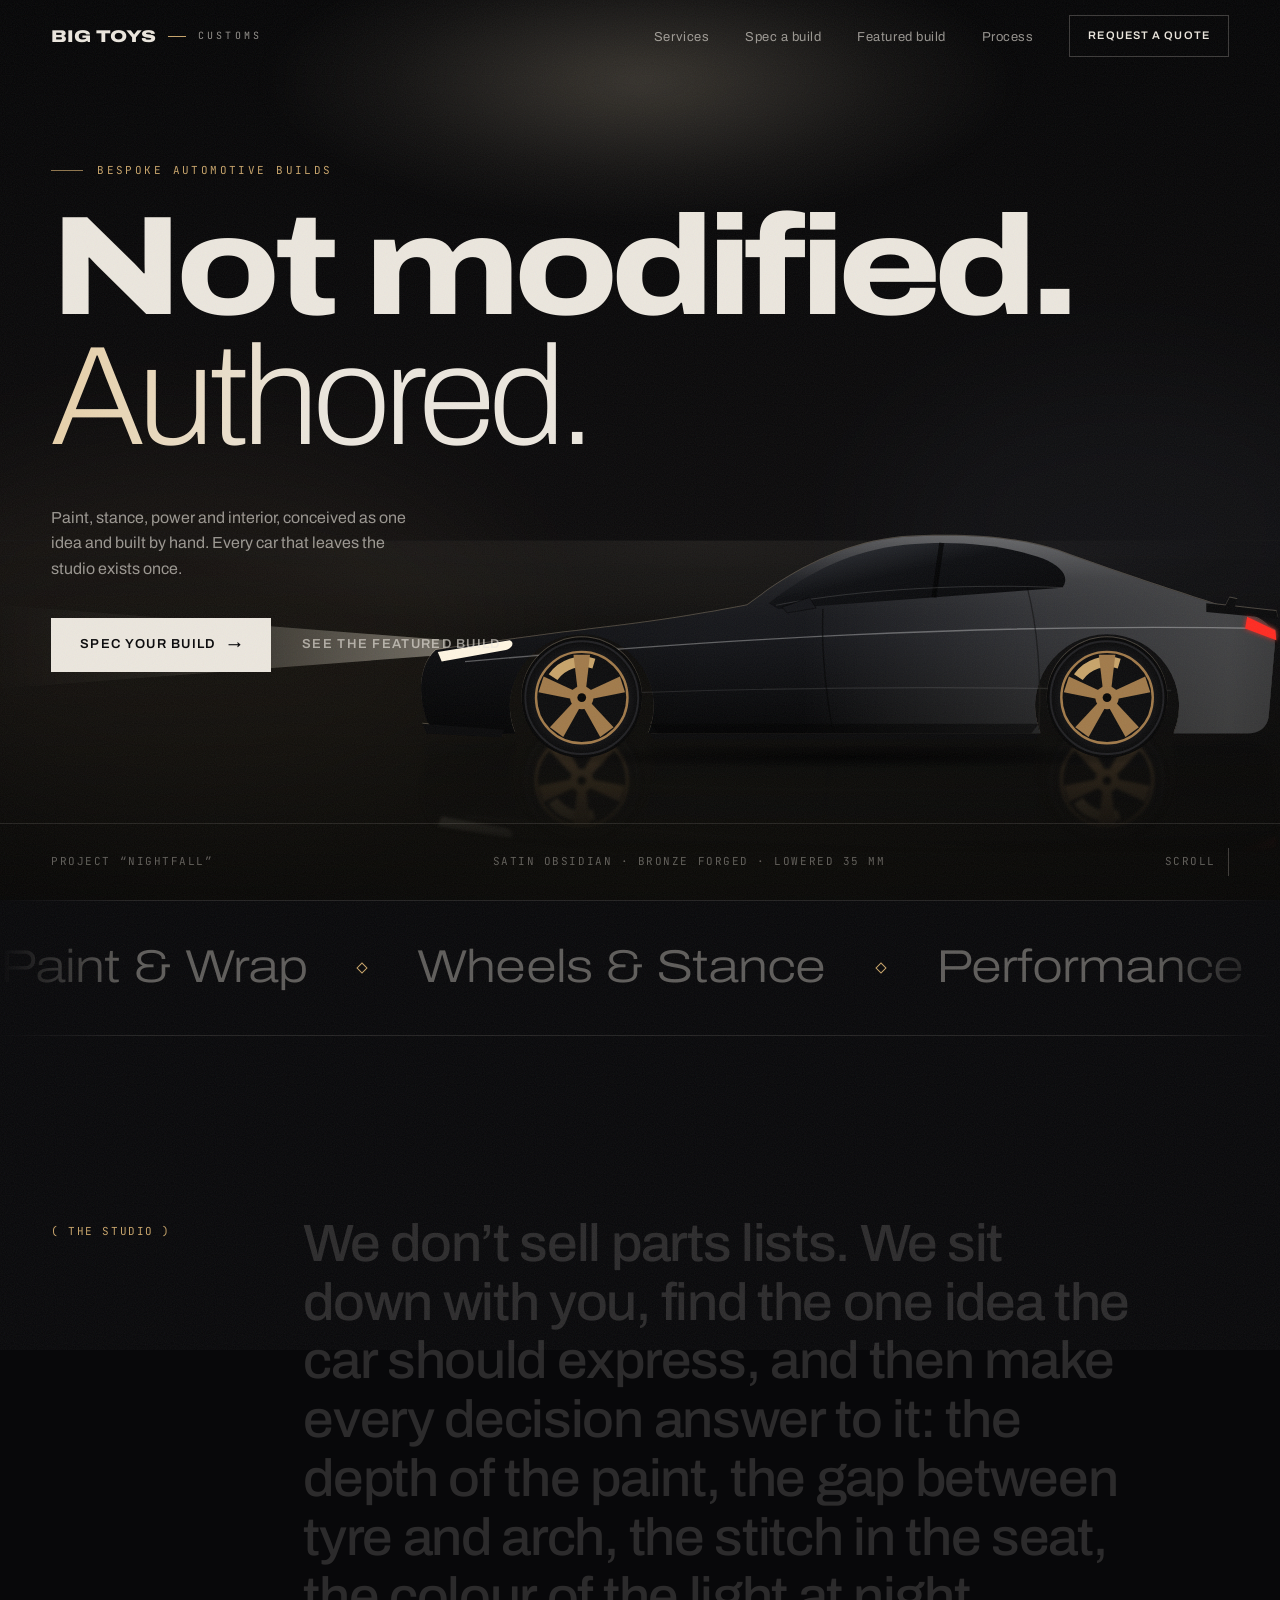
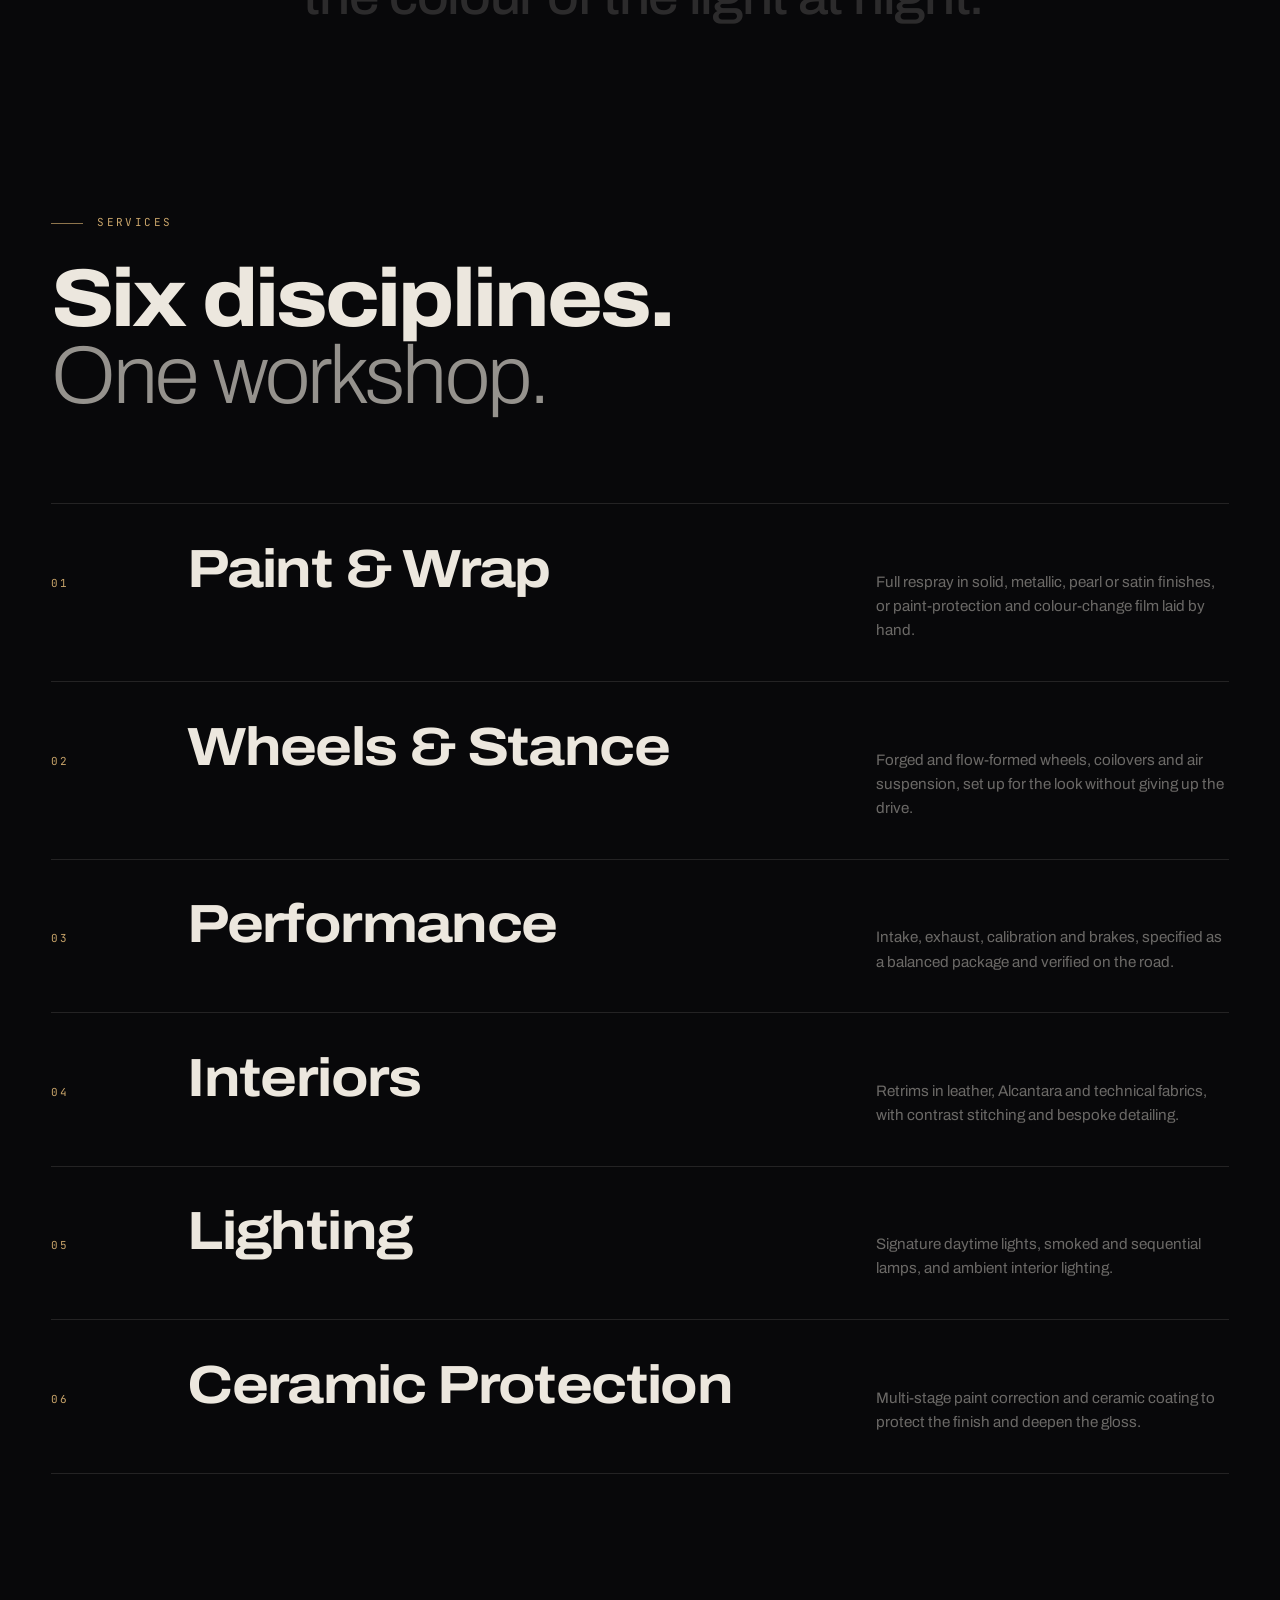
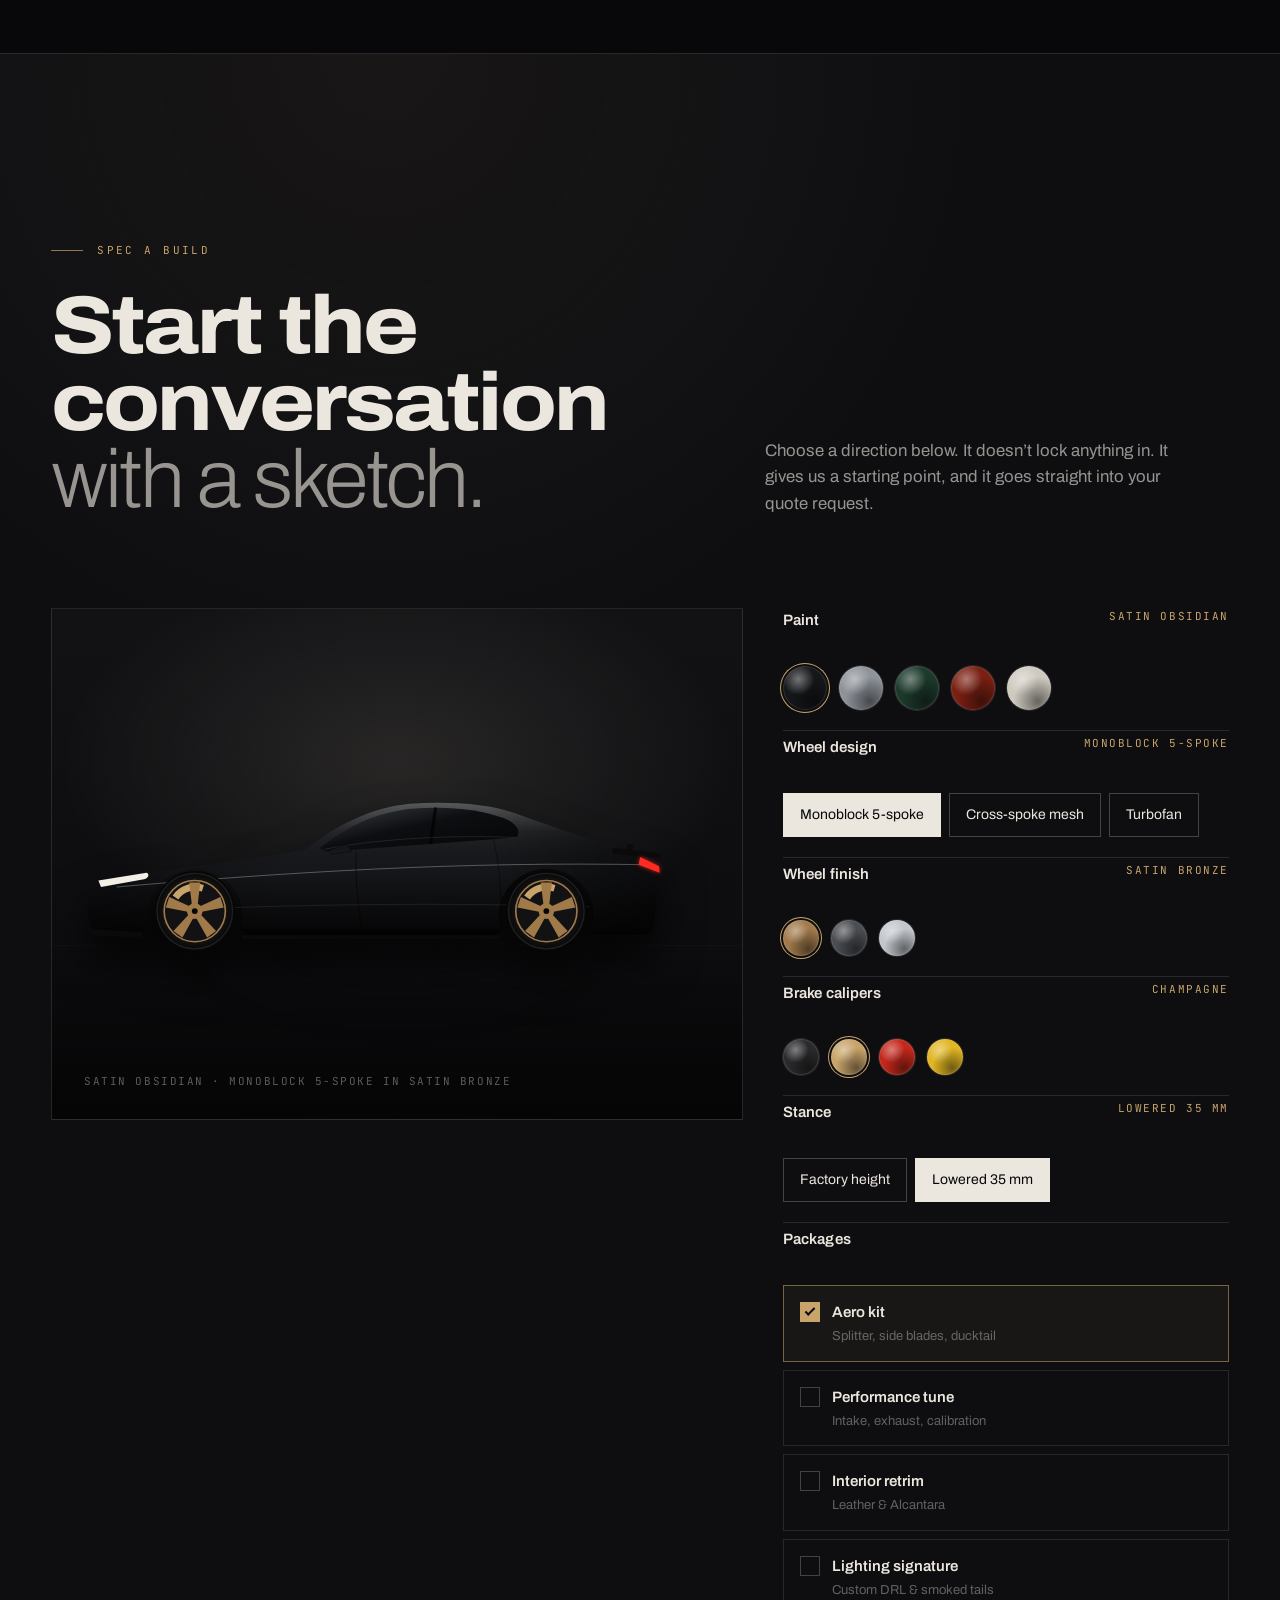
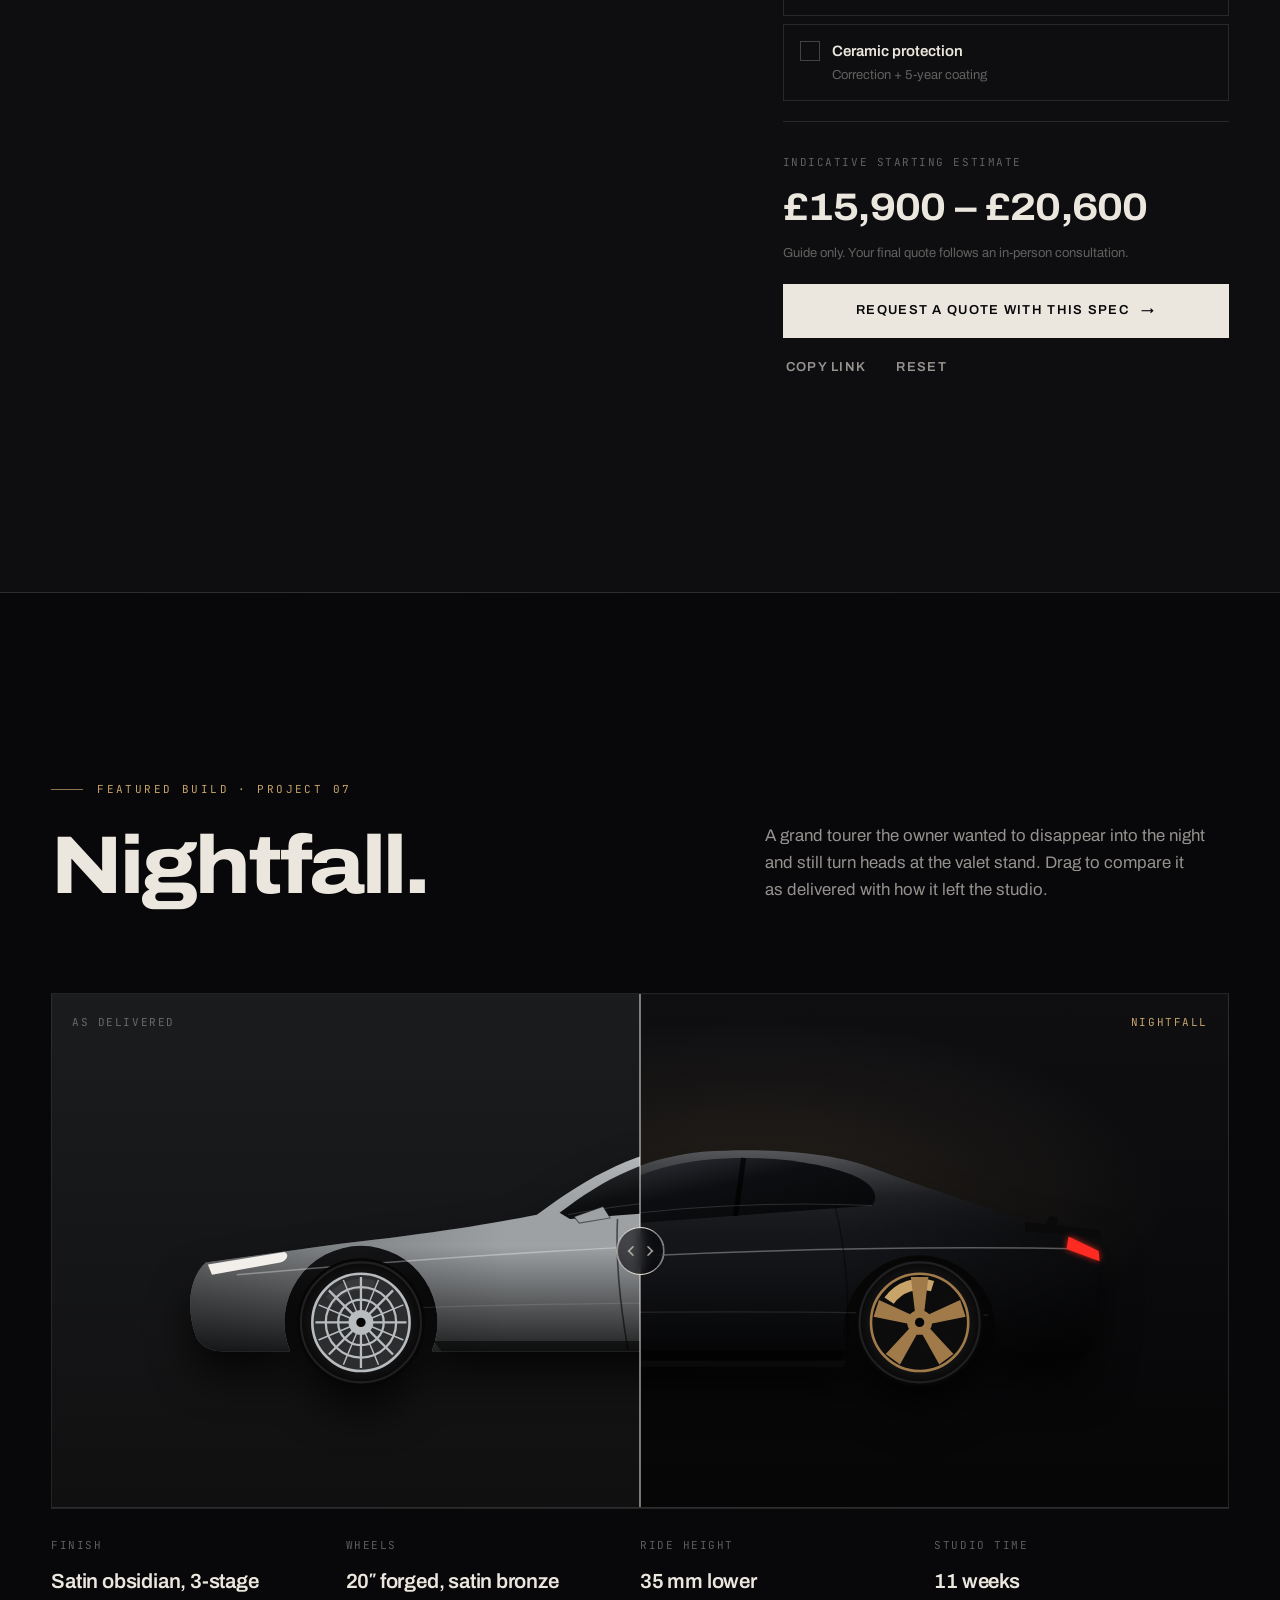
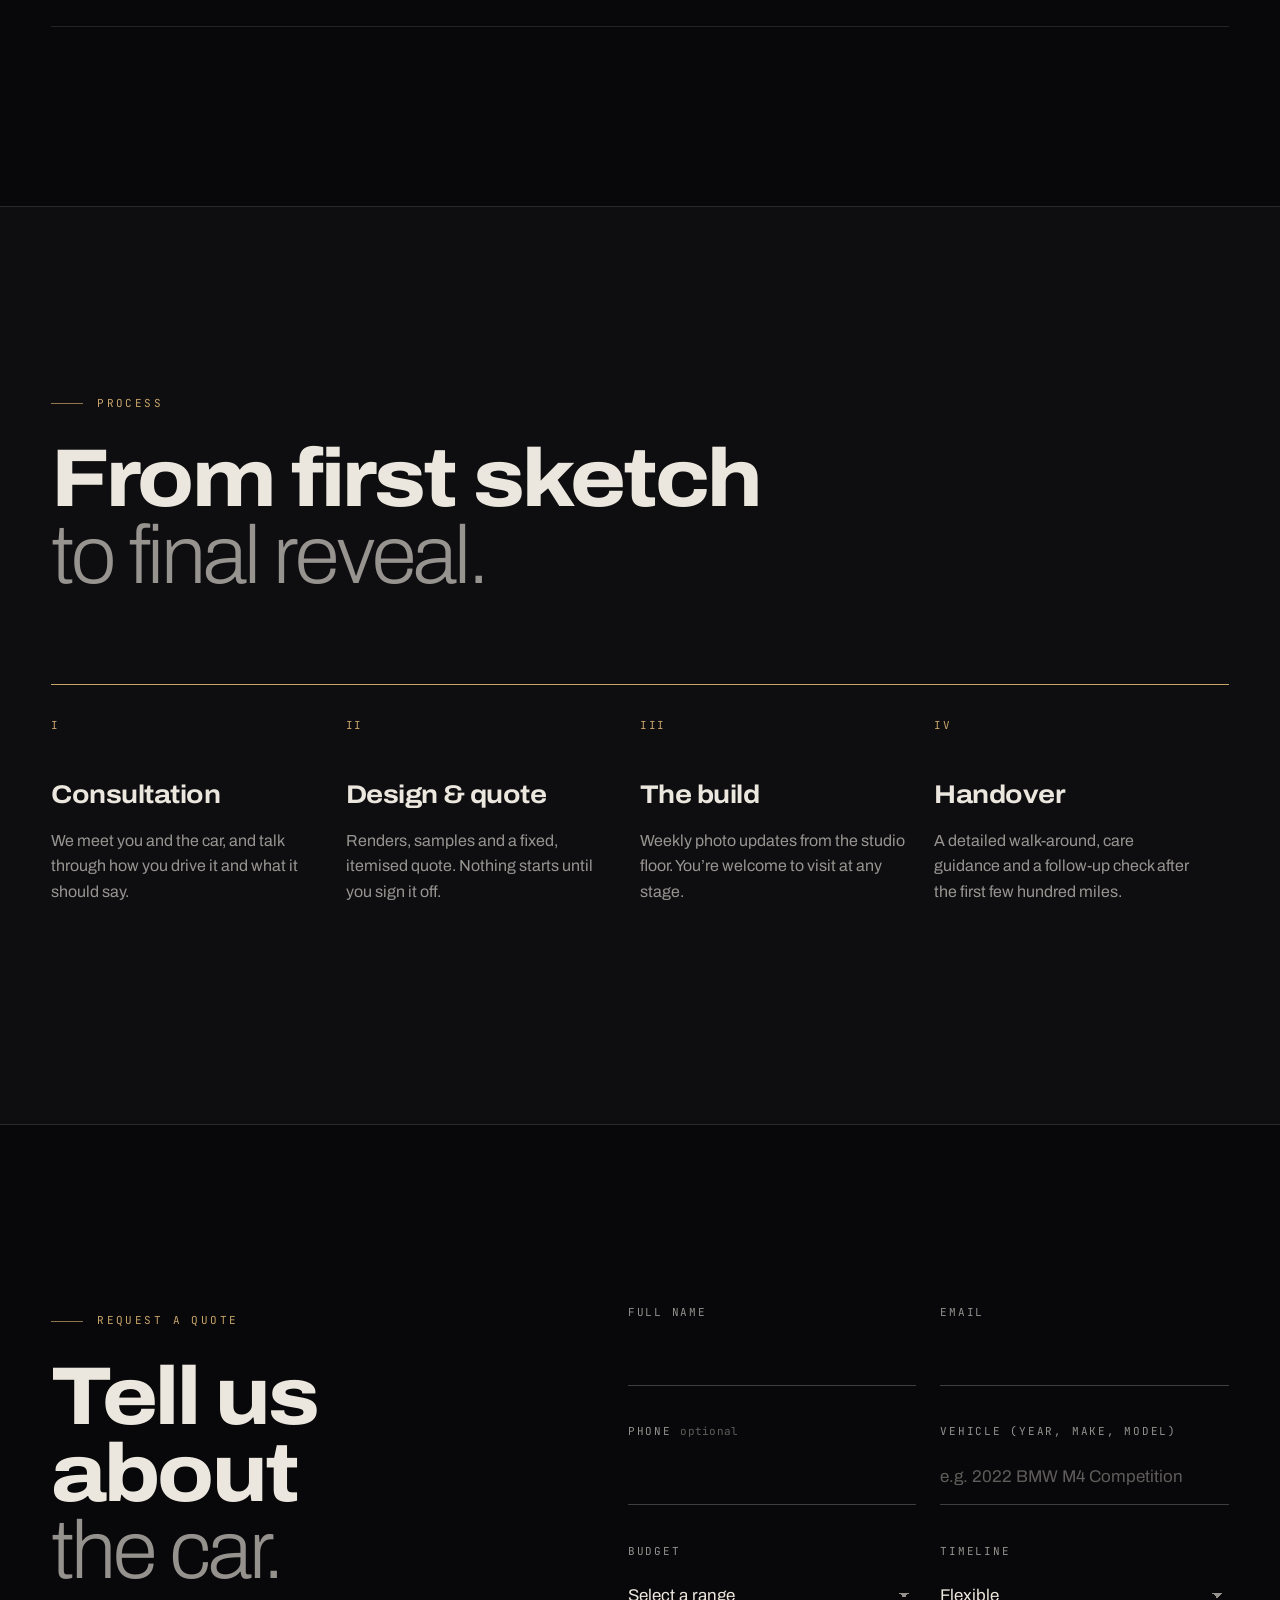
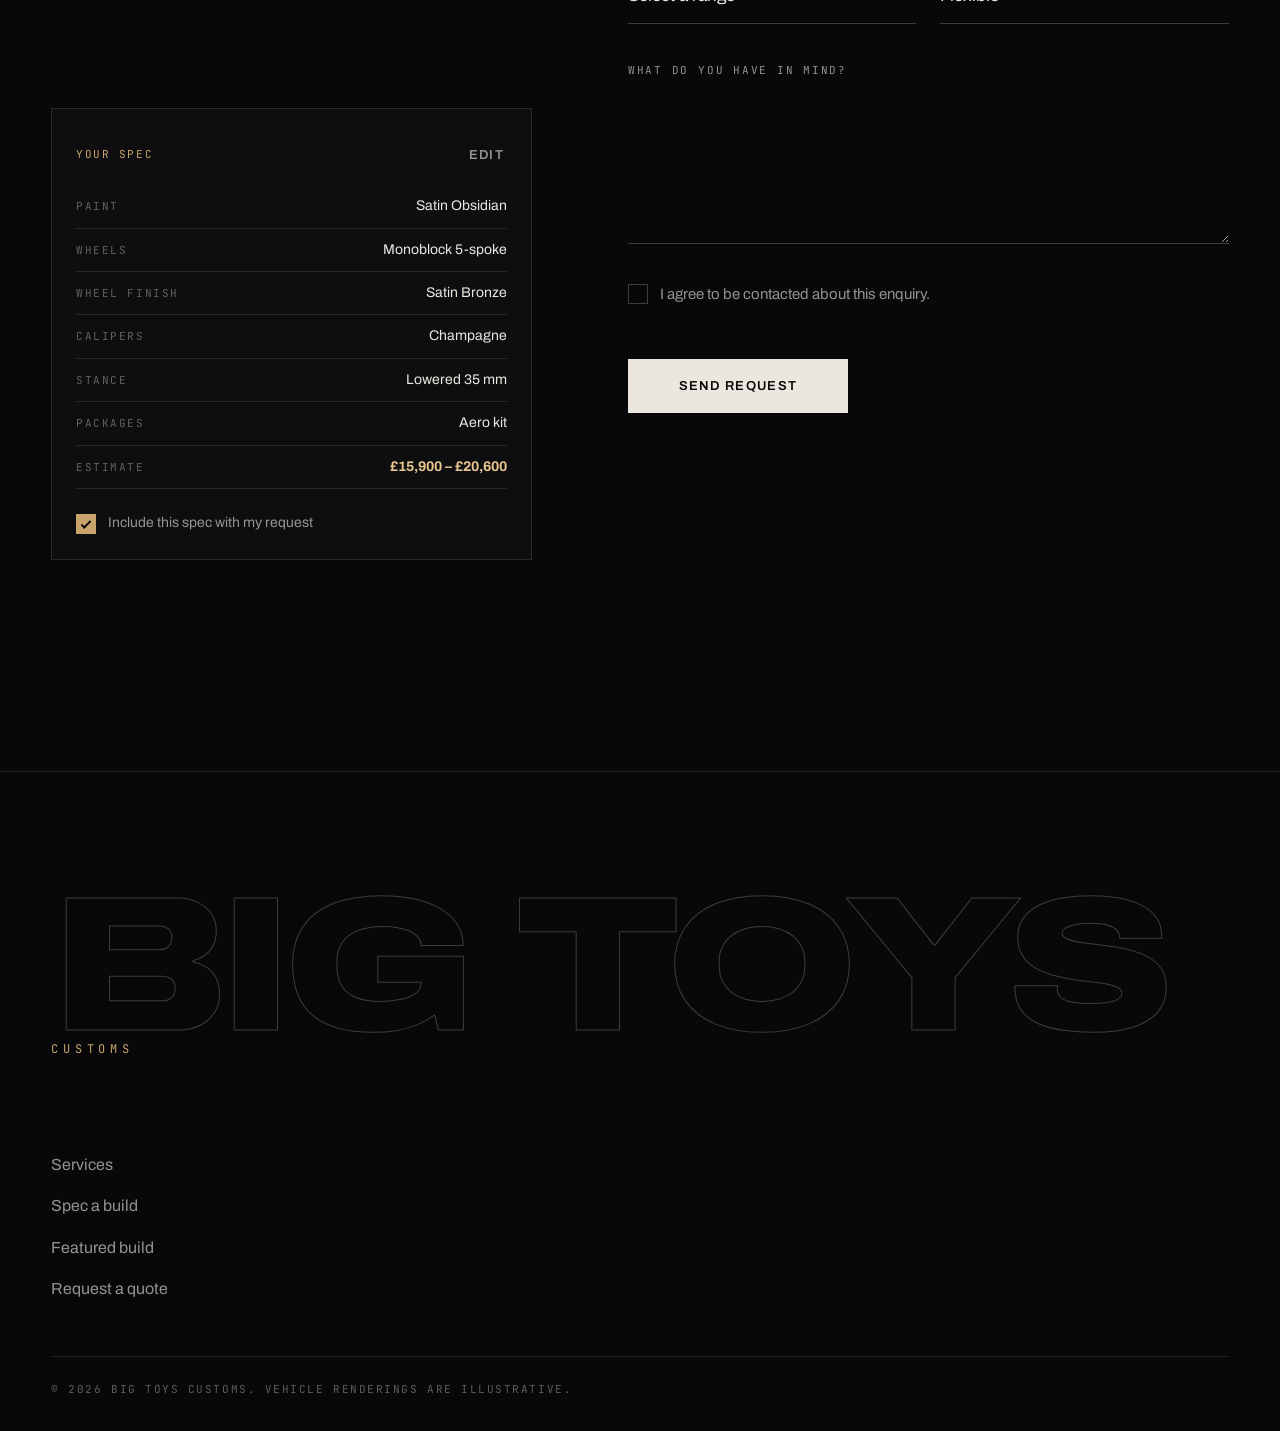
==== index.html @ 298a43de "Build Big Toys Customs homepage with configurator and quote flow Premium art-directed single page: c" ====
<!doctype html>
<html lang="en">
<head>
  <meta charset="utf-8">
  <meta name="viewport" content="width=device-width, initial-scale=1, viewport-fit=cover">
  <title>Big Toys Customs — Bespoke Automotive Builds</title>
  <meta name="description" content="Big Toys Customs designs and builds one-off cars: paint, wraps, wheels and stance, performance, lighting and interiors, engineered as a single idea. Spec your build and request a quote.">
  <meta name="theme-color" content="#08080a">
  <meta name="color-scheme" content="dark">

  <meta property="og:type" content="website">
  <meta property="og:site_name" content="Big Toys Customs">
  <meta property="og:title" content="Big Toys Customs — Bespoke Automotive Builds">
  <meta property="og:description" content="One-off custom cars. Paint, stance, power and interiors, engineered as a single idea.">
  <!-- Social crawlers need an absolute URL: replace with https://YOUR-DOMAIN/assets/img/og-image.jpg before launch -->
  <meta property="og:image" content="assets/img/og-image.jpg">
  <meta property="og:image:width" content="1200">
  <meta property="og:image:height" content="630">
  <meta name="twitter:card" content="summary_large_image">

  <link rel="icon" href="assets/img/favicon.svg" type="image/svg+xml">
  <link rel="preconnect" href="https://fonts.googleapis.com">
  <link rel="preconnect" href="https://fonts.gstatic.com" crossorigin>
  <link rel="stylesheet" href="https://fonts.googleapis.com/css2?family=Archivo:wdth,wght@62..125,200..900&family=JetBrains+Mono:wght@400;500&display=swap">
  <link rel="stylesheet" href="assets/css/styles.css">

  <script type="application/ld+json">
  {
    "@context": "https://schema.org",
    "@type": "AutoBodyShop",
    "name": "Big Toys Customs",
    "description": "Bespoke automotive builds: paint and wraps, wheels and stance, performance, lighting and interiors."
  }
  </script>

  <script src="assets/js/config.js" defer></script>
  <script src="assets/js/main.js" defer></script>
</head>
<body>
  <a class="skip-link" href="#main">Skip to content</a>

  <!-- ============ SVG sprite: the car + wheel artwork, re-coloured with CSS custom properties ============ -->
  <svg class="sprite" aria-hidden="true" focusable="false">
    <defs>
      <linearGradient id="bodyShade" x1="0" y1="0" x2="0" y2="1">
        <stop offset="0" stop-color="#fff" stop-opacity=".28"/>
        <stop offset=".22" stop-color="#fff" stop-opacity=".06"/>
        <stop offset=".5" stop-color="#000" stop-opacity="0"/>
        <stop offset=".78" stop-color="#000" stop-opacity=".45"/>
        <stop offset="1" stop-color="#000" stop-opacity=".8"/>
      </linearGradient>
      <linearGradient id="bodyFalloff" x1="0" y1="0" x2="1" y2="0">
        <stop offset="0" stop-color="#000" stop-opacity=".35"/>
        <stop offset=".35" stop-color="#000" stop-opacity="0"/>
        <stop offset=".7" stop-color="#000" stop-opacity="0"/>
        <stop offset="1" stop-color="#000" stop-opacity=".5"/>
      </linearGradient>
      <linearGradient id="sweep" x1="-1" y1="0" x2="0" y2="0" gradientUnits="objectBoundingBox">
        <stop offset="0" stop-color="#fff" stop-opacity="0"/>
        <stop offset=".5" stop-color="#fff" stop-opacity=".22"/>
        <stop offset="1" stop-color="#fff" stop-opacity="0"/>
        <animate attributeName="x1" values="-1;1.4" dur="7s" repeatCount="indefinite"/>
        <animate attributeName="x2" values="0;2.4" dur="7s" repeatCount="indefinite"/>
      </linearGradient>
      <linearGradient id="glass" x1="0" y1="0" x2="1" y2="1">
        <stop offset="0" stop-color="#3a3d44"/>
        <stop offset=".45" stop-color="#0d0e11"/>
        <stop offset="1" stop-color="#050506"/>
      </linearGradient>
      <radialGradient id="tyre" r=".5">
        <stop offset=".72" stop-color="#151517"/>
        <stop offset="1" stop-color="#050505"/>
      </radialGradient>

      <path id="spoke" d="M-4.5 -10 L-8.5 -44 L8.5 -44 L4.5 -10 Z"/>
      <path id="blade" d="M0 -12 C 8 -22, 10 -34, 4 -44 L -4 -44 C 2 -34, 0 -22, -6 -12 Z"/>

      <g id="wheel">
        <circle r="62" fill="url(#tyre)"/>
        <circle r="58" fill="none" stroke="#202023" stroke-width="2"/>
        <circle r="47" style="fill: var(--rim-face, #121214)"/>
        <path d="M-34 -24 A42 42 0 0 1 14 -40 L11 -30 A32 32 0 0 0 -25 -18 Z" style="fill: var(--caliper, #c8a46a)"/>
        <g style="opacity: var(--w-spoke, 1); fill: var(--rim, #8b8f96)">
          <use href="#spoke"/><use href="#spoke" transform="rotate(72)"/><use href="#spoke" transform="rotate(144)"/><use href="#spoke" transform="rotate(216)"/><use href="#spoke" transform="rotate(288)"/>
        </g>
        <g style="opacity: var(--w-mesh, 0); stroke: var(--rim, #8b8f96)" fill="none" stroke-width="2.2">
          <circle r="22"/><circle r="34"/>
          <path d="M0-44V-10M0 44V10M-44 0H-10M44 0H10M-31-31L-7-7M31 31L7 7M-31 31L-7 7M31-31L7-7"/>
          <path d="M-17-41L-4-10M17 41L4 10M-41 17L-10 4M41-17L10-4M17-41L4-10M-17 41L-4 10M-41-17L-10-4M41 17L10 4" stroke-width="1.4"/>
        </g>
        <g style="opacity: var(--w-fan, 0); fill: var(--rim, #8b8f96)">
          <use href="#blade"/><use href="#blade" transform="rotate(30)"/><use href="#blade" transform="rotate(60)"/><use href="#blade" transform="rotate(90)"/><use href="#blade" transform="rotate(120)"/><use href="#blade" transform="rotate(150)"/><use href="#blade" transform="rotate(180)"/><use href="#blade" transform="rotate(210)"/><use href="#blade" transform="rotate(240)"/><use href="#blade" transform="rotate(270)"/><use href="#blade" transform="rotate(300)"/><use href="#blade" transform="rotate(330)"/>
        </g>
        <circle r="47" fill="none" style="stroke: var(--rim, #8b8f96)" stroke-width="2.5"/>
        <circle r="12" style="fill: var(--rim, #8b8f96)"/>
        <circle r="4.5" fill="#050505"/>
      </g>

      <!-- body silhouette, shared by paint, shading and light-sweep layers -->
      <path id="body" d="M70 284 C62 262 62 230 80 214 L210 196 C300 186 360 176 400 168 C450 130 500 104 560 98 C620 94 680 98 720 112 C790 138 860 160 915 178 C935 184 945 196 942 214 L936 284 C934 294 926 300 914 300 L838.5 300 A74 74 0 1 0 701.5 300 L298.5 300 A74 74 0 1 0 161.5 300 L96 300 C82 300 72 292 70 284 Z"/>

      <symbol id="car" viewBox="0 0 1000 360">
        <g style="transform: translateY(var(--drop, 0px)); transition: transform .6s cubic-bezier(.2,.7,.2,1)">
          <use href="#body" style="fill: var(--paint, #16171a)"/>
          <use href="#body" fill="url(#bodyShade)"/>
          <use href="#body" fill="url(#bodyFalloff)"/>
          <use href="#body" fill="url(#sweep)" style="opacity: var(--sweep, 0)"/>
          <!-- glasshouse -->
          <path d="M422 166 C466 132 508 112 562 106 C616 101 664 106 704 120 C724 128 732 140 724 150 L432 172 Z" fill="url(#glass)"/>
          <path d="M600 104 L592 160" stroke="#000" stroke-width="5" opacity=".7"/>
          <path d="M430 168 C520 150 640 146 724 150" stroke="#fff" stroke-opacity=".14" fill="none"/>
          <!-- character lines -->
          <path d="M110 226 C360 204 640 186 935 192" stroke="#fff" stroke-opacity=".32" stroke-width="1.4" fill="none"/>
          <path d="M182 262 C400 252 600 250 836 256" stroke="#fff" stroke-opacity=".1" stroke-width="1.2" fill="none"/>
          <path d="M478 172 C476 212 480 252 488 298" stroke="#000" stroke-opacity=".55" stroke-width="1.6" fill="none"/>
          <path d="M688 150 C700 196 702 250 700 296" stroke="#000" stroke-opacity=".45" stroke-width="1.4" fill="none"/>
          <path d="M436 170 l28 -10 l7 11 l-30 5 z" style="fill: var(--paint, #16171a)" stroke="#000" stroke-opacity=".5"/>
          <path d="M300 290 L700 290 L692 300 L308 300 Z" fill="#000" opacity=".55"/>
          <!-- aero package -->
          <g style="opacity: var(--aero, 0); transition: opacity .5s">
            <path d="M872 166 L944 174 L946 182 L872 175 Z" fill="#0a0a0b"/>
            <path d="M890 172 L896 160 L904 162 L900 174 Z" fill="#0a0a0b"/>
            <path d="M66 290 L150 296 L148 304 L70 300 Z" fill="#0a0a0b"/>
            <path d="M300 300 L700 300 L696 306 L304 306 Z" fill="#0a0a0b"/>
          </g>
          <!-- lamps -->
          <path d="M82 216 L156 204 C161 206 159 212 152 214 L86 226 Z" style="fill: var(--lamp, #f4efe6)"/>
          <path d="M914 180 L943 194 L944 204 L912 192 Z" fill="#ff2b22"/>
          <path d="M914 180 L943 194 L944 204 L912 192 Z" fill="#ff2b22" filter="blur(3px)" opacity=".8"/>
        </g>
        <use href="#wheel" transform="translate(230 272)"/>
        <use href="#wheel" transform="translate(770 272)"/>
      </symbol>
    </defs>
  </svg>

  <!-- ================================= HEADER ================================= -->
  <header class="site-header" data-header>
    <div class="site-header__inner">
      <a class="wordmark" href="#top" aria-label="Big Toys Customs, home">
        <span class="wordmark__big">Big Toys</span>
        <span class="wordmark__rule" aria-hidden="true"></span>
        <span class="wordmark__sub">Customs</span>
      </a>

      <nav class="nav" aria-label="Primary">
        <button class="nav__toggle" type="button" aria-expanded="false" aria-controls="nav-menu" data-nav-toggle>
          <span class="nav__toggle-label">Menu</span>
          <span class="nav__toggle-bars" aria-hidden="true"><span></span><span></span></span>
        </button>
        <ul class="nav__menu" id="nav-menu" data-nav-menu>
          <li><a href="#services">Services</a></li>
          <li><a href="#configurator">Spec a build</a></li>
          <li><a href="#work">Featured build</a></li>
          <li><a href="#process">Process</a></li>
          <li class="nav__cta"><a class="btn btn--ghost" href="#quote">Request a quote</a></li>
        </ul>
      </nav>
    </div>
  </header>

  <main id="main">
    <!-- ================================= HERO ================================= -->
    <section class="hero" id="top" aria-labelledby="hero-title">
      <div class="hero__stage" aria-hidden="true">
        <div class="hero__softbox"></div>
        <div class="hero__haze hero__haze--a"></div>
        <div class="hero__haze hero__haze--b"></div>
        <div class="hero__floor"></div>
        <div class="hero__car" data-parallax>
          <div class="hero__beam"></div>
          <svg class="car car--hero" viewBox="0 0 1000 360"><use href="#car"/></svg>
          <svg class="car car--reflection" viewBox="0 0 1000 360"><use href="#car"/></svg>
          <div class="hero__contact-shadow"></div>
        </div>
      </div>

      <div class="hero__content container">
        <p class="eyebrow reveal">Bespoke automotive builds</p>
        <h1 class="hero__title" id="hero-title">
          <span class="line"><span>Not modified.</span></span>
          <span class="line line--accent"><span>Authored.</span></span>
        </h1>
        <p class="hero__lede reveal" style="--d: .5s">
          Paint, stance, power and interior, conceived as one idea and built by hand. Every car that leaves the studio exists once.
        </p>
        <div class="hero__actions reveal" style="--d: .65s">
          <a class="btn btn--primary" href="#configurator">Spec your build <span class="btn__arrow" aria-hidden="true">→</span></a>
          <a class="btn btn--text" href="#work">See the featured build</a>
        </div>
      </div>

      <div class="hero__meta container" aria-hidden="true">
        <span class="mono">Project “Nightfall”</span>
        <span class="mono hero__meta-mid">Satin obsidian · Bronze forged · Lowered 35 mm</span>
        <span class="mono hero__scroll">Scroll <i></i></span>
      </div>
    </section>

    <!-- ================================= DISCIPLINES MARQUEE ================================= -->
    <div class="marquee" aria-label="Disciplines">
      <div class="marquee__track">
        <ul class="marquee__list">
          <li>Paint &amp; Wrap</li><li>Wheels &amp; Stance</li><li>Performance</li><li>Interiors</li><li>Lighting</li><li>Ceramic Protection</li>
        </ul>
        <ul class="marquee__list" aria-hidden="true">
          <li>Paint &amp; Wrap</li><li>Wheels &amp; Stance</li><li>Performance</li><li>Interiors</li><li>Lighting</li><li>Ceramic Protection</li>
        </ul>
      </div>
    </div>

    <!-- ================================= STATEMENT ================================= -->
    <section class="statement container" aria-label="Studio philosophy">
      <p class="mono statement__label reveal">( The studio )</p>
      <p class="statement__text" data-words>
        We don’t sell parts lists. We sit down with you, find the one idea the car should express, and then make every decision answer to it: the depth of the paint, the gap between tyre and arch, the stitch in the seat, the colour of the light at night.
      </p>
    </section>

    <!-- ================================= SERVICES ================================= -->
    <section class="services container" id="services" aria-labelledby="services-title">
      <header class="section-head">
        <p class="eyebrow reveal">Services</p>
        <h2 class="section-title reveal" id="services-title">Six disciplines.<br><em>One workshop.</em></h2>
      </header>

      <ol class="service-list">
        <li class="service reveal">
          <span class="service__num mono">01</span>
          <h3 class="service__name">Paint &amp; Wrap</h3>
          <p class="service__desc">Full respray in solid, metallic, pearl or satin finishes, or paint-protection and colour-change film laid by hand.</p>
        </li>
        <li class="service reveal">
          <span class="service__num mono">02</span>
          <h3 class="service__name">Wheels &amp; Stance</h3>
          <p class="service__desc">Forged and flow-formed wheels, coilovers and air suspension, set up for the look without giving up the drive.</p>
        </li>
        <li class="service reveal">
          <span class="service__num mono">03</span>
          <h3 class="service__name">Performance</h3>
          <p class="service__desc">Intake, exhaust, calibration and brakes, specified as a balanced package and verified on the road.</p>
        </li>
        <li class="service reveal">
          <span class="service__num mono">04</span>
          <h3 class="service__name">Interiors</h3>
          <p class="service__desc">Retrims in leather, Alcantara and technical fabrics, with contrast stitching and bespoke detailing.</p>
        </li>
        <li class="service reveal">
          <span class="service__num mono">05</span>
          <h3 class="service__name">Lighting</h3>
          <p class="service__desc">Signature daytime lights, smoked and sequential lamps, and ambient interior lighting.</p>
        </li>
        <li class="service reveal">
          <span class="service__num mono">06</span>
          <h3 class="service__name">Ceramic Protection</h3>
          <p class="service__desc">Multi-stage paint correction and ceramic coating to protect the finish and deepen the gloss.</p>
        </li>
      </ol>
    </section>

    <!-- ================================= CONFIGURATOR ================================= -->
    <section class="configurator" id="configurator" aria-labelledby="config-title">
      <div class="container">
        <header class="section-head section-head--split">
          <div>
            <p class="eyebrow reveal">Spec a build</p>
            <h2 class="section-title reveal" id="config-title">Start the conversation<br><em>with a sketch.</em></h2>
          </div>
          <p class="section-intro reveal">Choose a direction below. It doesn’t lock anything in. It gives us a starting point, and it goes straight into your quote request.</p>
        </header>

        <div class="config" data-config>
          <div class="config__stage">
            <div class="config__light" aria-hidden="true"></div>
            <svg class="car car--config" viewBox="0 0 1000 360" role="img" aria-labelledby="config-car-label" data-config-car>
              <title id="config-car-label">Preview of your selected build</title>
              <use href="#car"/>
            </svg>
            <div class="config__floor" aria-hidden="true"></div>
            <p class="config__caption mono" aria-live="polite" data-config-caption></p>
          </div>

          <form class="config__controls" data-config-form aria-label="Build options">
            <fieldset class="opt">
              <legend class="opt__legend">Paint <span class="opt__value mono" data-value-for="paint"></span></legend>
              <div class="swatches" data-options="paint"></div>
            </fieldset>

            <fieldset class="opt">
              <legend class="opt__legend">Wheel design <span class="opt__value mono" data-value-for="wheel"></span></legend>
              <div class="chips" data-options="wheel"></div>
            </fieldset>

            <fieldset class="opt">
              <legend class="opt__legend">Wheel finish <span class="opt__value mono" data-value-for="finish"></span></legend>
              <div class="swatches swatches--small" data-options="finish"></div>
            </fieldset>

            <fieldset class="opt">
              <legend class="opt__legend">Brake calipers <span class="opt__value mono" data-value-for="caliper"></span></legend>
              <div class="swatches swatches--small" data-options="caliper"></div>
            </fieldset>

            <fieldset class="opt">
              <legend class="opt__legend">Stance <span class="opt__value mono" data-value-for="stance"></span></legend>
              <div class="chips" data-options="stance"></div>
            </fieldset>

            <fieldset class="opt">
              <legend class="opt__legend">Packages</legend>
              <div class="checks" data-options="packages"></div>
            </fieldset>

            <div class="config__summary">
              <div>
                <p class="mono config__summary-label">Indicative starting estimate</p>
                <p class="config__estimate" data-estimate aria-live="polite">—</p>
                <p class="config__fine">Guide only. Your final quote follows an in-person consultation.</p>
              </div>
              <div class="config__actions">
                <a class="btn btn--primary" href="#quote" data-config-to-quote>Request a quote with this spec <span class="btn__arrow" aria-hidden="true">→</span></a>
                <div class="config__secondary">
                  <button class="btn btn--text" type="button" data-config-share>Copy link</button>
                  <button class="btn btn--text" type="button" data-config-reset>Reset</button>
                </div>
                <p class="config__toast mono" role="status" data-config-toast></p>
              </div>
            </div>
          </form>
        </div>
      </div>
    </section>

    <!-- ================================= FEATURED BUILD ================================= -->
    <section class="feature container" id="work" aria-labelledby="feature-title">
      <header class="section-head section-head--split">
        <div>
          <p class="eyebrow reveal">Featured build · Project 07</p>
          <h2 class="section-title reveal" id="feature-title">Nightfall.</h2>
        </div>
        <p class="section-intro reveal">A grand tourer the owner wanted to disappear into the night and still turn heads at the valet stand. Drag to compare it as delivered with how it left the studio.</p>
      </header>

      <div class="compare reveal" data-compare style="--pos: 50%">
        <div class="compare__pane compare__pane--before" aria-hidden="true">
          <svg class="car" viewBox="0 0 1000 360" style="--paint:#9da2a8; --rim:#b8bcc2; --rim-face:#2b2d31; --caliper:#3a3a3d; --w-spoke:0; --w-mesh:1; --drop:0px"><use href="#car"/></svg>
          <span class="compare__tag mono">As delivered</span>
        </div>
        <div class="compare__pane compare__pane--after" aria-hidden="true">
          <svg class="car" viewBox="0 0 1000 360" style="--paint:#141519; --rim:#a17a4a; --rim-face:#0c0c0d; --caliper:#c8a46a; --drop:9px; --aero:1; --lamp:#fff6e2"><use href="#car"/></svg>
          <span class="compare__tag compare__tag--after mono">Nightfall</span>
        </div>
        <div class="compare__handle" aria-hidden="true"><span></span></div>
        <label class="visually-hidden" for="compare-range">Compare before and after</label>
        <input class="compare__range" id="compare-range" type="range" min="0" max="100" value="50" data-compare-range>
      </div>

      <dl class="specs">
        <div class="spec reveal"><dt class="mono">Finish</dt><dd>Satin obsidian, 3-stage</dd></div>
        <div class="spec reveal"><dt class="mono">Wheels</dt><dd>20″ forged, satin bronze</dd></div>
        <div class="spec reveal"><dt class="mono">Ride height</dt><dd><span data-count="35">35</span> mm lower</dd></div>
        <div class="spec reveal"><dt class="mono">Studio time</dt><dd><span data-count="11">11</span> weeks</dd></div>
      </dl>
    </section>

    <!-- ================================= PROCESS ================================= -->
    <section class="process" id="process" aria-labelledby="process-title">
      <div class="container">
        <header class="section-head">
          <p class="eyebrow reveal">Process</p>
          <h2 class="section-title reveal" id="process-title">From first sketch<br><em>to final reveal.</em></h2>
        </header>
        <ol class="steps">
          <li class="step reveal"><span class="step__num mono">I</span><h3>Consultation</h3><p>We meet you and the car, and talk through how you drive it and what it should say.</p></li>
          <li class="step reveal" style="--d:.08s"><span class="step__num mono">II</span><h3>Design &amp; quote</h3><p>Renders, samples and a fixed, itemised quote. Nothing starts until you sign it off.</p></li>
          <li class="step reveal" style="--d:.16s"><span class="step__num mono">III</span><h3>The build</h3><p>Weekly photo updates from the studio floor. You’re welcome to visit at any stage.</p></li>
          <li class="step reveal" style="--d:.24s"><span class="step__num mono">IV</span><h3>Handover</h3><p>A detailed walk-around, care guidance and a follow-up check after the first few hundred miles.</p></li>
        </ol>
      </div>
    </section>

    <!-- ================================= QUOTE ================================= -->
    <section class="quote" id="quote" aria-labelledby="quote-title">
      <div class="container quote__grid">
        <div class="quote__intro">
          <p class="eyebrow reveal">Request a quote</p>
          <h2 class="section-title reveal" id="quote-title">Tell us about<br><em>the car.</em></h2>
          <p class="reveal">We reply to every enquiry personally, usually within two working days.</p>

          <div class="build-card reveal" data-build-card>
            <div class="build-card__head">
              <p class="mono">Your spec</p>
              <a class="btn btn--text" href="#configurator">Edit</a>
            </div>
            <ul class="build-card__list" data-build-list></ul>
            <label class="check check--inline">
              <input type="checkbox" name="includeSpec" form="quote-form" checked data-include-spec>
              <span class="check__box" aria-hidden="true"></span>
              <span>Include this spec with my request</span>
            </label>
          </div>

          <ul class="contact-lines" data-contact-lines hidden></ul>
        </div>

        <form class="form" id="quote-form" novalidate data-quote-form>
          <div class="form__row form__row--2">
            <div class="field">
              <label for="q-name">Full name</label>
              <input id="q-name" name="name" type="text" autocomplete="name" required maxlength="120" aria-describedby="q-name-err">
              <p class="field__error" id="q-name-err"></p>
            </div>
            <div class="field">
              <label for="q-email">Email</label>
              <input id="q-email" name="email" type="email" autocomplete="email" required maxlength="160" aria-describedby="q-email-err">
              <p class="field__error" id="q-email-err"></p>
            </div>
          </div>

          <div class="form__row form__row--2">
            <div class="field">
              <label for="q-phone">Phone <span class="field__opt">optional</span></label>
              <input id="q-phone" name="phone" type="tel" autocomplete="tel" maxlength="32" aria-describedby="q-phone-err">
              <p class="field__error" id="q-phone-err"></p>
            </div>
            <div class="field">
              <label for="q-vehicle">Vehicle (year, make, model)</label>
              <input id="q-vehicle" name="vehicle" type="text" required maxlength="120" placeholder="e.g. 2022 BMW M4 Competition" aria-describedby="q-vehicle-err">
              <p class="field__error" id="q-vehicle-err"></p>
            </div>
          </div>

          <div class="form__row form__row--2">
            <div class="field">
              <label for="q-budget">Budget</label>
              <select id="q-budget" name="budget" required aria-describedby="q-budget-err">
                <option value="">Select a range</option>
                <option>Under 5,000</option>
                <option>5,000 – 15,000</option>
                <option>15,000 – 40,000</option>
                <option>40,000+</option>
                <option>Not sure yet</option>
              </select>
              <p class="field__error" id="q-budget-err"></p>
            </div>
            <div class="field">
              <label for="q-timeline">Timeline</label>
              <select id="q-timeline" name="timeline" aria-describedby="q-timeline-err">
                <option value="">Flexible</option>
                <option>Within a month</option>
                <option>1 – 3 months</option>
                <option>3 – 6 months</option>
                <option>Just exploring</option>
              </select>
              <p class="field__error" id="q-timeline-err"></p>
            </div>
          </div>

          <div class="field">
            <label for="q-message">What do you have in mind?</label>
            <textarea id="q-message" name="message" rows="5" required minlength="10" maxlength="4000" aria-describedby="q-message-err"></textarea>
            <p class="field__error" id="q-message-err"></p>
          </div>

          <!-- honeypot: hidden from people, filled in by bots -->
          <div class="hp" aria-hidden="true">
            <label for="q-company">Company</label>
            <input id="q-company" name="company" type="text" tabindex="-1" autocomplete="off">
          </div>

          <div class="field">
            <label class="check">
              <input type="checkbox" name="consent" required aria-describedby="q-consent-err">
              <span class="check__box" aria-hidden="true"></span>
              <span>I agree to be contacted about this enquiry.</span>
            </label>
            <p class="field__error" id="q-consent-err"></p>
          </div>

          <div class="form__footer">
            <button class="btn btn--primary btn--submit" type="submit" data-submit>
              <span class="btn__label">Send request</span>
              <span class="btn__spinner" aria-hidden="true"></span>
            </button>
            <p class="form__status" role="status" aria-live="polite" data-form-status></p>
          </div>
        </form>
      </div>
    </section>
  </main>

  <!-- ================================= FOOTER ================================= -->
  <footer class="site-footer">
    <div class="container site-footer__inner">
      <p class="site-footer__big" aria-hidden="true">Big Toys<span>Customs</span></p>
      <div class="site-footer__cols">
        <nav aria-label="Footer">
          <ul>
            <li><a href="#services">Services</a></li>
            <li><a href="#configurator">Spec a build</a></li>
            <li><a href="#work">Featured build</a></li>
            <li><a href="#quote">Request a quote</a></li>
          </ul>
        </nav>
        <ul class="site-footer__contact" data-footer-contact></ul>
      </div>
      <p class="site-footer__legal mono">© <span data-year></span> Big Toys Customs. Vehicle renderings are illustrative.</p>
    </div>
  </footer>

  <div class="grain" aria-hidden="true"></div>
</body>
</html>
---- assets/css/styles.css ----
/* =========================================================================
   Big Toys Customs: art direction
   Graphite studio, warm tungsten light, a single champagne accent.
   Display: Archivo (expanded widths) · Labels: JetBrains Mono
   ========================================================================= */

:root {
  --ink: #08080a;
  --ink-2: #0e0e11;
  --ink-3: #15151a;
  --line: rgba(236, 231, 222, .12);
  --line-strong: rgba(236, 231, 222, .24);
  --paper: #ece7de;
  --paper-dim: rgba(236, 231, 222, .62);
  --paper-faint: rgba(236, 231, 222, .38);
  --accent: #c8a46a;
  --accent-hi: #e6c58e;
  --danger: #ff7a66;
  --ok: #9fd8a8;

  --font-display: "Archivo", "Helvetica Neue", Arial, sans-serif;
  --font-mono: "JetBrains Mono", ui-monospace, SFMono-Regular, Menlo, monospace;

  --gutter: clamp(16px, 4vw, 56px);
  --maxw: 1440px;
  --section: clamp(96px, 14vw, 200px);
  --ease: cubic-bezier(.2, .7, .2, 1);
  --ease-out: cubic-bezier(.16, 1, .3, 1);
  --header-h: 72px;
}

*, *::before, *::after { box-sizing: border-box; }
html { -webkit-text-size-adjust: 100%; scroll-behavior: smooth; scroll-padding-top: var(--header-h); }
@media (prefers-reduced-motion: reduce) { html { scroll-behavior: auto; } }

body {
  margin: 0;
  background: var(--ink);
  color: var(--paper);
  font-family: var(--font-display);
  font-variation-settings: "wdth" 100;
  font-size: clamp(16px, 1.05vw, 18px);
  line-height: 1.6;
  -webkit-font-smoothing: antialiased;
  -moz-osx-font-smoothing: grayscale;
  text-rendering: optimizeLegibility;
  overflow-x: hidden;
  overflow-x: clip;
}
body.nav-open { overflow: hidden; }

img, svg { display: block; max-width: 100%; }
a { color: inherit; }
button, input, select, textarea { font: inherit; color: inherit; }
::selection { background: var(--accent); color: var(--ink); }

:focus-visible { outline: 2px solid var(--accent-hi); outline-offset: 3px; border-radius: 2px; }

.sprite { position: absolute; width: 0; height: 0; overflow: hidden; }
.visually-hidden {
  position: absolute !important; width: 1px; height: 1px; padding: 0; margin: -1px;
  overflow: hidden; clip: rect(0 0 0 0); white-space: nowrap; border: 0;
}
.skip-link {
  position: fixed; left: 16px; top: -60px; z-index: 100; padding: 10px 16px;
  background: var(--paper); color: var(--ink); text-decoration: none; font-weight: 600;
  transition: top .2s;
}
.skip-link:focus { top: 16px; }

.container { width: 100%; max-width: var(--maxw); margin-inline: auto; padding-inline: var(--gutter); }

.mono {
  font-family: var(--font-mono);
  font-size: 11px;
  letter-spacing: .14em;
  text-transform: uppercase;
  font-weight: 400;
}

.eyebrow {
  display: inline-flex; align-items: center; gap: 14px;
  margin: 0 0 28px;
  font-family: var(--font-mono); font-size: 11px; letter-spacing: .22em; text-transform: uppercase;
  color: var(--accent);
}
.eyebrow::before { content: ""; width: 32px; height: 1px; background: currentColor; opacity: .7; }

.section-title {
  margin: 0;
  font-size: clamp(2.5rem, 6.4vw, 6.25rem);
  line-height: .94;
  letter-spacing: -.035em;
  font-weight: 760;
  font-variation-settings: "wdth" 112;
  text-wrap: balance;
}
.section-title em, .hero__title em {
  font-style: normal;
  font-weight: 250;
  font-variation-settings: "wdth" 100;
  color: var(--paper-dim);
}

.section-head { margin-bottom: clamp(48px, 7vw, 104px); }
.section-head--split {
  display: grid; gap: 32px;
  grid-template-columns: 1fr;
  align-items: end;
}
@media (min-width: 900px) { .section-head--split { grid-template-columns: 1.4fr 1fr; gap: 64px; } }
.section-intro { margin: 0; color: var(--paper-dim); max-width: 44ch; font-size: 1.05em; }

/* ---------------------------------------------------------------- Buttons */
.btn {
  --h: 54px;
  position: relative;
  display: inline-flex; align-items: center; justify-content: center; gap: 12px;
  min-height: var(--h); padding: 0 28px;
  border: 1px solid transparent; border-radius: 0;
  background: none; cursor: pointer; text-decoration: none;
  font-size: 13px; font-weight: 600; letter-spacing: .1em; text-transform: uppercase;
  transition: background .35s var(--ease), color .35s var(--ease), border-color .35s var(--ease);
}
.btn__arrow { transition: transform .35s var(--ease); }
.btn:hover .btn__arrow { transform: translateX(5px); }

.btn--primary { background: var(--paper); color: var(--ink); overflow: hidden; isolation: isolate; }
.btn--primary::before {
  content: ""; position: absolute; inset: 0; z-index: -1;
  background: var(--accent-hi);
  transform: scaleX(0); transform-origin: right; transition: transform .5s var(--ease-out);
}
.btn--primary:hover::before { transform: scaleX(1); transform-origin: left; }

.btn--ghost { --h: 42px; padding: 0 18px; border-color: var(--line-strong); font-size: 11px; }
.btn--ghost:hover { border-color: var(--paper); background: var(--paper); color: var(--ink); }

.btn--text {
  --h: 44px; padding: 0 2px; color: var(--paper-dim);
  background-image: linear-gradient(currentColor, currentColor);
  background-size: 0 1px; background-repeat: no-repeat; background-position: 0 calc(50% + 12px);
  transition: color .3s, background-size .4s var(--ease);
}
.btn--text:hover { color: var(--paper); background-size: 100% 1px; }

/* ---------------------------------------------------------------- Header */
.site-header {
  position: fixed; inset: 0 0 auto; z-index: 50;
  transition: background .4s, backdrop-filter .4s, border-color .4s;
  border-bottom: 1px solid transparent;
}
.site-header.is-scrolled, .site-header.is-open {
  background: rgba(8, 8, 10, .72);
  -webkit-backdrop-filter: blur(14px) saturate(1.2);
  backdrop-filter: blur(14px) saturate(1.2);
  border-bottom-color: var(--line);
}
.site-header__inner {
  max-width: var(--maxw); margin: 0 auto; padding: 0 var(--gutter);
  height: var(--header-h); display: flex; align-items: center; justify-content: space-between;
}

.wordmark { display: inline-flex; align-items: center; gap: 12px; text-decoration: none; }
.wordmark__big {
  font-weight: 850; font-variation-settings: "wdth" 125;
  text-transform: uppercase; letter-spacing: -.01em; font-size: 17px; line-height: 1;
}
.wordmark__rule { width: 18px; height: 1px; background: var(--accent); }
.wordmark__sub { font-family: var(--font-mono); font-size: 10px; letter-spacing: .32em; text-transform: uppercase; color: var(--paper-dim); }

.nav__menu { list-style: none; margin: 0; padding: 0; display: flex; align-items: center; gap: 36px; }
.nav__menu a:not(.btn) {
  position: relative; text-decoration: none; font-size: 13px; letter-spacing: .04em; color: var(--paper-dim);
  transition: color .3s;
}
.nav__menu a:not(.btn)::after {
  content: ""; position: absolute; left: 0; right: 0; bottom: -6px; height: 1px; background: var(--accent);
  transform: scaleX(0); transform-origin: left; transition: transform .4s var(--ease);
}
.nav__menu a:not(.btn):hover, .nav__menu a[aria-current] { color: var(--paper); }
.nav__menu a:not(.btn):hover::after, .nav__menu a[aria-current]::after { transform: scaleX(1); }

.nav__toggle {
  display: none; align-items: center; gap: 12px; min-height: 44px; padding: 0 4px;
  background: none; border: 0; cursor: pointer;
  font-family: var(--font-mono); font-size: 11px; letter-spacing: .2em; text-transform: uppercase;
}
.nav__toggle-bars { display: grid; gap: 6px; width: 22px; }
.nav__toggle-bars span { height: 1px; background: currentColor; transition: transform .4s var(--ease); }
.is-open .nav__toggle-bars span:first-child { transform: translateY(3.5px) rotate(45deg); }
.is-open .nav__toggle-bars span:last-child { transform: translateY(-3.5px) rotate(-45deg); }

@media (max-width: 899px) {
  .nav__toggle { display: inline-flex; }
  .nav__menu {
    position: fixed; inset: var(--header-h) 0 auto; height: calc(100dvh - var(--header-h));
    flex-direction: column; align-items: stretch; gap: 0;
    padding: 24px var(--gutter) 40px;
    background: rgba(8, 8, 10, .97);
    visibility: hidden; opacity: 0; transform: translateY(-8px);
    transition: opacity .35s var(--ease), transform .35s var(--ease), visibility 0s linear .35s;
  }
  .is-open .nav__menu { visibility: visible; opacity: 1; transform: none; transition-delay: 0s; }
  .nav__menu li { border-bottom: 1px solid var(--line); }
  .nav__menu a:not(.btn) {
    display: block; padding: 22px 0; font-size: clamp(28px, 8vw, 40px); font-weight: 700;
    font-variation-settings: "wdth" 110; letter-spacing: -.02em; color: var(--paper);
  }
  .nav__menu a:not(.btn)::after { display: none; }
  .nav__cta { border: 0 !important; padding-top: 32px; }
  .nav__cta .btn { width: 100%; --h: 56px; font-size: 13px; }
}

/* ---------------------------------------------------------------- Hero */
.hero {
  position: relative; min-height: 100svh; display: grid;
  grid-template-rows: 1fr auto;
  overflow: hidden; isolation: isolate;
  background:
    radial-gradient(120% 70% at 50% 100%, #17150f 0%, transparent 60%),
    linear-gradient(180deg, #050506 0%, #0b0a0b 60%, #0d0c0b 100%);
}
.hero__stage { position: absolute; inset: 0; z-index: -1; pointer-events: none; }

.hero__softbox {
  position: absolute; left: 50%; top: -14vh; width: min(1100px, 120vw); height: 46vh;
  transform: translateX(-50%);
  background: radial-gradient(50% 50% at 50% 50%, rgba(255, 236, 205, .2), rgba(255, 236, 205, .05) 45%, transparent 70%);
  filter: blur(10px);
  animation: softbox 9s ease-in-out infinite alternate;
}
@keyframes softbox { from { opacity: .75; } to { opacity: 1; } }

.hero__haze { position: absolute; border-radius: 50%; filter: blur(70px); opacity: .5; }
.hero__haze--a { width: 50vw; height: 30vw; left: -10vw; bottom: 8vh; background: rgba(200, 164, 106, .12); animation: drift 22s ease-in-out infinite alternate; }
.hero__haze--b { width: 40vw; height: 26vw; right: -8vw; bottom: 22vh; background: rgba(120, 140, 170, .1); animation: drift 26s ease-in-out infinite alternate-reverse; }
@keyframes drift { to { transform: translate3d(6vw, -3vh, 0) scale(1.1); } }

.hero__floor {
  position: absolute; left: 0; right: 0; bottom: 0; height: 40%;
  background:
    radial-gradient(60% 40% at 55% 0%, rgba(255, 236, 205, .07), transparent 70%),
    linear-gradient(180deg, transparent, rgba(0, 0, 0, .6));
  border-top: 1px solid rgba(236, 231, 222, .05);
}

.hero__car {
  --py: 0px;
  position: absolute; right: -4vw; bottom: max(13vh, 112px);
  width: min(1120px, 76vw);
  transform: translateY(var(--py));
  aspect-ratio: 1000 / 360;
}
.car { width: 100%; height: auto; overflow: visible; }
.car--hero {
  --paint: #141519; --rim: #a17a4a; --rim-face: #0c0c0d; --caliper: #c8a46a;
  --drop: 9px; --aero: 1; --sweep: 1; --lamp: #fff6e2;
  position: relative; z-index: 2;
  filter: drop-shadow(0 -1px 0 rgba(255, 236, 205, .25));
  opacity: 0; transform: translateX(6%);
  transition: opacity 2.2s var(--ease-out) .2s, transform 2.4s var(--ease-out) .2s;
}
.car--reflection {
  --paint: #141519; --rim: #a17a4a; --rim-face: #0c0c0d; --caliper: #c8a46a; --drop: 9px; --aero: 1; --lamp: #fff6e2;
  position: absolute; left: 0; top: 100%; margin-top: -9%;
  transform: scaleY(-1); opacity: 0;
  -webkit-mask-image: linear-gradient(to top, rgba(0,0,0,.35), transparent 45%);
  mask-image: linear-gradient(to top, rgba(0,0,0,.35), transparent 45%);
  filter: blur(1.5px);
  transition: opacity 2.4s var(--ease-out) .5s;
}
.hero__contact-shadow {
  position: absolute; left: 6%; right: 4%; bottom: 3%; height: 9%; z-index: 1;
  background: radial-gradient(50% 50% at 50% 50%, rgba(0, 0, 0, .95), transparent 75%);
}
.hero__beam {
  position: absolute; z-index: 1; right: 91%; top: 46%; width: 60%; height: 30%;
  background: linear-gradient(270deg, rgba(255, 246, 226, .4), rgba(255, 246, 226, .05) 50%, transparent 80%);
  clip-path: polygon(100% 44%, 0 0, 0 100%, 100% 58%);
  filter: blur(6px);
  opacity: 0;
  transition: opacity .25s;
}
.is-loaded .car--hero { opacity: 1; transform: none; }
.is-loaded .car--reflection { opacity: 1; }
.is-loaded .hero__beam { animation: ignite 1.6s linear 1.6s forwards; }
@keyframes ignite {
  0% { opacity: 0; } 8% { opacity: .9; } 12% { opacity: .2; } 20% { opacity: 1; } 26% { opacity: .5; } 40%, 100% { opacity: 1; }
}

.hero__content {
  position: relative; z-index: 3;
  padding-top: calc(var(--header-h) + clamp(40px, 9vh, 120px));
}
.hero__title {
  margin: 0;
  font-size: clamp(3.25rem, 11vw, 11.5rem);
  line-height: .86; letter-spacing: -.045em;
  font-weight: 800; font-variation-settings: "wdth" 118;
}
.hero__title .line { display: block; overflow: hidden; padding-bottom: .06em; }
.hero__title .line > span {
  display: inline-block; transform: translateY(105%);
  transition: transform 1.3s var(--ease-out);
}
.hero__title .line--accent > span {
  font-weight: 220; font-style: normal; font-variation-settings: "wdth" 100;
  color: transparent;
  background: linear-gradient(100deg, var(--paper) 20%, var(--accent-hi) 50%, var(--paper) 80%);
  background-size: 250% 100%; background-position: 100% 0;
  -webkit-background-clip: text; background-clip: text;
  transition-delay: .12s;
  animation: sheen 7s ease-in-out 2.2s infinite;
}
@keyframes sheen { 0%, 60% { background-position: 100% 0; } 100% { background-position: -50% 0; } }
.is-loaded .hero__title .line > span { transform: none; }

.hero__lede {
  max-width: 40ch; margin: clamp(24px, 3vw, 40px) 0 0;
  color: var(--paper-dim); font-size: clamp(1rem, 1.25vw, 1.2rem);
}
.hero__actions { display: flex; flex-wrap: wrap; align-items: center; gap: 12px 28px; margin-top: 36px; }

.hero__meta {
  position: relative; z-index: 3;
  display: flex; justify-content: space-between; align-items: center; gap: 24px;
  padding-block: 24px; border-top: 1px solid var(--line);
  color: var(--paper-faint);
}
.hero__scroll { display: inline-flex; align-items: center; gap: 12px; }
.hero__scroll i { position: relative; width: 1px; height: 28px; background: var(--line-strong); overflow: hidden; }
.hero__scroll i::after {
  content: ""; position: absolute; left: 0; top: -40%; width: 1px; height: 40%; background: var(--accent);
  animation: scrollcue 2.2s var(--ease) infinite;
}
@keyframes scrollcue { to { top: 100%; } }

@media (max-width: 899px) {
  .hero__car { right: auto; left: 50%; bottom: 84px; width: 118vw; transform: translate(-50%, var(--py)); }
  .hero__content { padding-bottom: 50vw; }
  .hero__meta-mid { display: none; }
}
@media (max-width: 520px) {
  .hero__car { width: 132vw; transform: translate(-46%, var(--py)); }
  .hero__actions .btn--primary { width: 100%; }
  .hero__content { padding-top: calc(var(--header-h) + 28px); padding-bottom: 54vw; }
  .hero__content .eyebrow { margin-bottom: 20px; }
  .hero__actions { margin-top: 28px; gap: 4px 28px; }
}
@media (max-height: 700px) and (min-width: 900px) {
  .hero__car { width: min(860px, 62vw); bottom: 96px; }
}

/* ---------------------------------------------------------------- Marquee */
.marquee {
  overflow: hidden; border-block: 1px solid var(--line);
  padding-block: clamp(18px, 2.4vw, 30px);
  -webkit-mask-image: linear-gradient(90deg, transparent, #000 10%, #000 90%, transparent);
  mask-image: linear-gradient(90deg, transparent, #000 10%, #000 90%, transparent);
}
.marquee__track { display: flex; width: max-content; animation: marquee 48s linear infinite; }
.marquee:hover .marquee__track { animation-play-state: paused; }
.marquee__list { display: flex; list-style: none; margin: 0; padding: 0; }
.marquee__list li {
  display: flex; align-items: center; white-space: nowrap;
  font-size: clamp(1.5rem, 3.6vw, 3.25rem); font-weight: 300; letter-spacing: -.02em;
  font-variation-settings: "wdth" 120;
  color: var(--paper-faint);
}
.marquee__list li::after {
  content: ""; width: 8px; height: 8px; margin-inline: clamp(24px, 4vw, 56px);
  border: 1px solid var(--accent); transform: rotate(45deg);
}
@keyframes marquee { to { transform: translateX(-50%); } }

/* ---------------------------------------------------------------- Statement */
.statement { padding-block: var(--section); display: grid; gap: 32px; }
@media (min-width: 900px) { .statement { grid-template-columns: 220px 1fr; } }
.statement__label { margin: .7em 0 0; color: var(--accent); }
.statement__text {
  margin: 0; max-width: 26ch;
  font-size: clamp(1.75rem, 4.1vw, 4rem); line-height: 1.12; letter-spacing: -.025em;
  font-weight: 500; font-variation-settings: "wdth" 104;
  text-wrap: pretty;
}
.statement__text .w { color: rgba(236, 231, 222, .16); transition: color .5s var(--ease); }
.statement__text .w.on { color: var(--paper); }

/* ---------------------------------------------------------------- Services */
.services { padding-bottom: var(--section); }
.service-list { list-style: none; margin: 0; padding: 0; border-top: 1px solid var(--line); counter-reset: s; }
.service {
  position: relative;
  display: grid; grid-template-columns: 56px 1fr; gap: 6px 16px; align-items: baseline;
  padding: clamp(24px, 3vw, 40px) 0;
  border-bottom: 1px solid var(--line);
  transition: padding .5s var(--ease);
}
.service::before {
  content: ""; position: absolute; inset: 0; z-index: -1;
  background: linear-gradient(90deg, rgba(200, 164, 106, .09), transparent 70%);
  opacity: 0; transition: opacity .5s var(--ease);
}
.service__num { color: var(--accent); }
.service__name {
  margin: 0; font-size: clamp(1.75rem, 4.2vw, 4rem); line-height: 1; letter-spacing: -.03em;
  font-weight: 700; font-variation-settings: "wdth" 115;
  transition: transform .5s var(--ease), color .5s;
}
.service__desc { grid-column: 2; margin: 10px 0 0; color: var(--paper-dim); max-width: 52ch; }
@media (min-width: 900px) {
  .service { grid-template-columns: 120px 1fr minmax(260px, 30%); }
  .service__desc { grid-column: 3; margin: 0; font-size: .95em; opacity: .7; transition: opacity .5s; }
  .service:hover::before { opacity: 1; }
  .service:hover .service__name { transform: translateX(14px); color: var(--accent-hi); }
  .service:hover .service__desc { opacity: 1; }
}

/* ---------------------------------------------------------------- Configurator */
.configurator {
  padding-block: var(--section);
  background:
    radial-gradient(80% 50% at 30% 0%, rgba(200, 164, 106, .06), transparent 60%),
    var(--ink-2);
  border-block: 1px solid var(--line);
}
.config { display: grid; gap: 24px; }
@media (min-width: 1080px) { .config { grid-template-columns: minmax(0, 1.55fr) minmax(360px, 1fr); gap: 40px; align-items: start; } }

.config__stage {
  --glow: #16171a;
  position: relative; overflow: hidden;
  display: grid; align-content: center;
  min-height: clamp(260px, 40vw, 600px);
  padding: clamp(16px, 3vw, 40px) clamp(4px, 1.5vw, 24px) clamp(56px, 5vw, 80px);
  background:
    radial-gradient(70% 55% at 50% 30%, rgba(255, 238, 210, .1), transparent 70%),
    linear-gradient(180deg, #121215, #0a0a0c);
  border: 1px solid var(--line);
}
@media (min-width: 1080px) { .config__stage { position: sticky; top: calc(var(--header-h) + 24px); } }
@media (max-width: 640px) { .config__stage { min-height: 0; padding: 40px 0 72px; } }
.config__light {
  position: absolute; left: 50%; bottom: 18%; width: 80%; height: 40%; transform: translateX(-50%);
  background: radial-gradient(50% 50% at 50% 50%, var(--glow), transparent 70%);
  opacity: .55; filter: blur(30px); transition: background .8s var(--ease);
}
.config__floor {
  position: absolute; left: 0; right: 0; bottom: 0; height: 34%;
  background: linear-gradient(180deg, transparent, rgba(0, 0, 0, .55));
  border-top: 1px solid rgba(236, 231, 222, .05);
}
.car--config { position: relative; z-index: 1; width: 108%; margin-left: -4%; filter: drop-shadow(0 26px 22px rgba(0, 0, 0, .7)); }
.car--config use { transition: fill .6s; }
.config__caption {
  position: absolute; left: clamp(16px, 3vw, 32px); right: clamp(16px, 3vw, 32px); bottom: clamp(16px, 2.4vw, 28px); z-index: 2;
  margin: 0; color: var(--paper-faint);
}

.config__controls { display: grid; gap: 4px; }
.opt { margin: 0; padding: 20px 0; border: 0; border-bottom: 1px solid var(--line); min-width: 0; }
.opt__legend {
  display: flex; justify-content: space-between; gap: 16px; width: 100%; padding: 0; margin-bottom: 14px;
  font-weight: 600; font-size: 15px; letter-spacing: .01em;
}
.opt__value { color: var(--accent); text-align: right; }

.swatches { display: flex; flex-wrap: wrap; gap: 12px; }
.swatch { position: relative; cursor: pointer; }
.swatch input, .chip input, .check input { position: absolute; opacity: 0; width: 1px; height: 1px; }
.swatch__dot {
  display: block; width: 44px; height: 44px; border-radius: 50%;
  background:
    radial-gradient(60% 60% at 35% 30%, rgba(255, 255, 255, .4), transparent 60%),
    radial-gradient(80% 80% at 70% 80%, rgba(0, 0, 0, .5), transparent 70%),
    var(--c);
  box-shadow: inset 0 0 0 1px rgba(255, 255, 255, .12), 0 0 0 1px var(--line);
  transition: box-shadow .3s, transform .3s var(--ease);
}
.swatches--small .swatch__dot { width: 36px; height: 36px; }
.swatch:hover .swatch__dot { transform: scale(1.06); }
.swatch input:checked + .swatch__dot { box-shadow: inset 0 0 0 1px rgba(255, 255, 255, .12), 0 0 0 2px var(--ink-2), 0 0 0 3px var(--accent); }
.swatch input:focus-visible + .swatch__dot { outline: 2px solid var(--accent-hi); outline-offset: 5px; }

.chips { display: flex; flex-wrap: wrap; gap: 8px; }
.chip span {
  display: inline-flex; align-items: center; min-height: 44px; padding: 0 16px;
  border: 1px solid var(--line-strong); cursor: pointer; font-size: 14px;
  transition: background .3s, color .3s, border-color .3s;
}
.chip:hover span { border-color: var(--paper-dim); }
.chip input:checked + span { background: var(--paper); color: var(--ink); border-color: var(--paper); }
.chip input:focus-visible + span { outline: 2px solid var(--accent-hi); outline-offset: 3px; }

.checks { display: grid; gap: 8px; }
.check { display: inline-flex; align-items: flex-start; gap: 12px; cursor: pointer; position: relative; }
.check__box {
  flex: none; width: 20px; height: 20px; margin-top: 2px; border: 1px solid var(--line-strong);
  display: grid; place-items: center; transition: background .25s, border-color .25s;
}
.check__box::after {
  content: ""; width: 10px; height: 5px; border: solid var(--ink); border-width: 0 0 2px 2px;
  transform: translateY(-1px) rotate(-45deg) scale(0); transition: transform .25s var(--ease);
}
.check input:checked + .check__box { background: var(--accent); border-color: var(--accent); }
.check input:checked + .check__box::after { transform: translateY(-1px) rotate(-45deg) scale(1); }
.check input:focus-visible + .check__box { outline: 2px solid var(--accent-hi); outline-offset: 3px; }
.check--card { padding: 14px 16px; border: 1px solid var(--line); transition: border-color .3s, background .3s; }
.check--card:hover { border-color: var(--line-strong); }
.check--card:has(input:checked) { border-color: rgba(200, 164, 106, .55); background: rgba(200, 164, 106, .06); }
.check__text { display: grid; gap: 2px; }
.check__text strong { font-weight: 600; font-size: 15px; }
.check__text small { color: var(--paper-faint); font-size: 13px; }

.config__summary { display: grid; gap: 20px; padding-top: 28px; }
.config__summary-label { margin: 0; color: var(--paper-faint); }
.config__estimate {
  margin: 6px 0 4px; font-size: clamp(1.75rem, 3vw, 2.5rem); font-weight: 700; letter-spacing: -.02em;
  font-variation-settings: "wdth" 112; font-variant-numeric: tabular-nums;
}
.config__fine { margin: 0; font-size: 13px; color: var(--paper-faint); }
.config__actions { display: grid; gap: 8px; }
.config__actions .btn--primary { width: 100%; }
.config__secondary { display: flex; gap: 24px; }
.config__toast { min-height: 1.4em; margin: 0; color: var(--accent); }

/* ---------------------------------------------------------------- Featured build */
.feature { padding-block: var(--section); }
.compare {
  --pos: 50%;
  position: relative; overflow: hidden;
  width: 100%; aspect-ratio: 16 / 7;
  background:
    radial-gradient(60% 60% at 50% 35%, rgba(255, 238, 210, .1), transparent 70%),
    linear-gradient(180deg, #111114, #08080a);
  border: 1px solid var(--line);
  user-select: none; touch-action: pan-y;
}
.compare__pane { position: absolute; inset: 0; display: grid; place-items: center; padding: 4% 6% 8%; }
.compare__pane .car { filter: drop-shadow(0 24px 20px rgba(0, 0, 0, .7)); }
.compare__pane--before { background: linear-gradient(180deg, #1b1c1f, #101012); filter: saturate(.6); }
.compare__pane--after {
  clip-path: inset(0 0 0 var(--pos));
  background:
    radial-gradient(50% 50% at 60% 40%, rgba(200, 164, 106, .14), transparent 70%),
    linear-gradient(180deg, #0f0f12, #060607);
}
.compare__tag { position: absolute; top: 20px; left: 20px; color: var(--paper-faint); }
.compare__tag--after { left: auto; right: 20px; color: var(--accent); }
.compare__handle {
  position: absolute; top: 0; bottom: 0; left: var(--pos); width: 1px; background: var(--paper);
  transform: translateX(-.5px); pointer-events: none;
}
.compare__handle span {
  position: absolute; top: 50%; left: 50%; width: 48px; height: 48px; transform: translate(-50%, -50%);
  border-radius: 50%; border: 1px solid var(--paper); background: rgba(8, 8, 10, .6);
  -webkit-backdrop-filter: blur(6px); backdrop-filter: blur(6px);
}
.compare__handle span::before, .compare__handle span::after {
  content: ""; position: absolute; top: 50%; width: 7px; height: 7px; border: solid var(--paper); border-width: 0 0 1px 1px;
}
.compare__handle span::before { left: 12px; transform: translateY(-50%) rotate(45deg); }
.compare__handle span::after { right: 12px; transform: translateY(-50%) rotate(-135deg); }
.compare__range {
  position: absolute; inset: 0; width: 100%; height: 100%; margin: 0; opacity: 0; cursor: ew-resize;
  -webkit-appearance: none; appearance: none;
}
@media (max-width: 640px) { .compare { aspect-ratio: 4 / 3; } .compare__pane { padding: 18% 2% 12%; } }
.compare:has(.compare__range:focus-visible) { outline: 2px solid var(--accent-hi); outline-offset: 4px; }

.specs {
  display: grid; grid-template-columns: repeat(2, 1fr); margin: 0;
  border-bottom: 1px solid var(--line);
}
@media (min-width: 900px) { .specs { grid-template-columns: repeat(4, 1fr); } }
.spec { padding: 28px 20px 28px 0; border-top: 1px solid var(--line); }
.spec dt { color: var(--paper-faint); margin-bottom: 10px; }
.spec dd { margin: 0; font-size: clamp(1.1rem, 1.6vw, 1.5rem); font-weight: 600; letter-spacing: -.01em; font-variant-numeric: tabular-nums; }

/* ---------------------------------------------------------------- Process */
.process { padding-block: var(--section); background: var(--ink-2); border-block: 1px solid var(--line); }
.steps { list-style: none; margin: 0; padding: 0; display: grid; gap: 0; }
@media (min-width: 720px) { .steps { grid-template-columns: repeat(2, 1fr); } }
@media (min-width: 1080px) { .steps { grid-template-columns: repeat(4, 1fr); } }
.step { position: relative; padding: 32px 28px 40px 0; border-top: 1px solid var(--line-strong); }
.step::before {
  content: ""; position: absolute; left: 0; top: -1px; height: 1px; width: 0; background: var(--accent);
  transition: width 1.2s var(--ease-out) calc(var(--d, 0s) + .2s);
}
.step.is-in::before { width: 100%; }
.step__num { display: block; color: var(--accent); margin-bottom: 40px; }
.step h3 { margin: 0 0 12px; font-size: clamp(1.4rem, 2vw, 1.75rem); font-weight: 700; letter-spacing: -.02em; font-variation-settings: "wdth" 112; }
.step p { margin: 0; color: var(--paper-dim); max-width: 34ch; }

/* ---------------------------------------------------------------- Quote */
.quote { padding-block: var(--section); }
.quote__grid { display: grid; gap: 56px; }
@media (min-width: 1000px) { .quote__grid { grid-template-columns: minmax(0, 1fr) minmax(0, 1.25fr); gap: 96px; } }
.quote__intro > p:not(.eyebrow) { color: var(--paper-dim); margin: 28px 0 0; max-width: 40ch; }

.build-card { margin-top: 40px; padding: 24px; border: 1px solid var(--line); background: var(--ink-2); }
.build-card__head { display: flex; justify-content: space-between; align-items: center; margin-bottom: 8px; }
.build-card__head p { margin: 0; color: var(--accent); }
.build-card__list { list-style: none; margin: 0 0 20px; padding: 0; }
.build-card__list li { display: flex; justify-content: space-between; gap: 16px; padding: 10px 0; border-bottom: 1px solid var(--line); font-size: 14px; }
.build-card__list li .mono { color: var(--paper-faint); padding-top: 3px; }
.build-card__list li > span:last-child { text-align: right; }
.build-card__est > span:last-child { font-weight: 700; color: var(--accent-hi); }
.check--inline { font-size: 14px; color: var(--paper-dim); }

.contact-lines, .site-footer__contact { list-style: none; margin: 32px 0 0; padding: 0; display: grid; gap: 10px; }
.contact-lines li, .site-footer__contact li { display: flex; gap: 16px; align-items: baseline; }
.contact-lines .mono, .site-footer__contact .mono { min-width: 90px; color: var(--paper-faint); }

.form { display: grid; gap: 8px; align-content: start; }
.form__row { display: grid; gap: 8px 24px; }
@media (min-width: 640px) { .form__row--2 { grid-template-columns: 1fr 1fr; } }
.field { display: grid; gap: 8px; padding-bottom: 6px; }
.field > label:not(.check) {
  font-family: var(--font-mono); font-size: 11px; letter-spacing: .16em; text-transform: uppercase; color: var(--paper-dim);
}
.field__opt { color: var(--paper-faint); text-transform: none; letter-spacing: .02em; }
.field input:not([type="checkbox"]), .field select, .field textarea {
  width: 100%; min-height: 54px; padding: 14px 0;
  background: transparent; border: 0; border-bottom: 1px solid var(--line-strong); border-radius: 0;
  font-size: 17px; color: var(--paper);
  transition: border-color .3s;
}
.field textarea { resize: vertical; min-height: 140px; line-height: 1.5; }
.field select {
  -webkit-appearance: none; appearance: none; cursor: pointer;
  background-image: linear-gradient(45deg, transparent 50%, var(--paper-dim) 50%), linear-gradient(135deg, var(--paper-dim) 50%, transparent 50%);
  background-position: calc(100% - 12px) 50%, calc(100% - 7px) 50%;
  background-size: 5px 5px; background-repeat: no-repeat;
}
.field select option { background: var(--ink-3); color: var(--paper); }
.field input::placeholder, .field textarea::placeholder { color: var(--paper-faint); }
.field input:not([type="checkbox"]):focus, .field select:focus, .field textarea:focus { outline: none; border-bottom-color: var(--accent); }
.field input:not([type="checkbox"]):focus-visible, .field select:focus-visible, .field textarea:focus-visible { box-shadow: 0 1px 0 0 var(--accent); }
.field__error { margin: 0; min-height: 1.2em; font-size: 13px; color: var(--danger); }
.field.has-error input:not([type="checkbox"]), .field.has-error select, .field.has-error textarea { border-bottom-color: var(--danger); }
.field.has-error .check__box { border-color: var(--danger); }
.field .check { font-size: 15px; color: var(--paper-dim); }

.hp { position: absolute; left: -10000px; width: 1px; height: 1px; overflow: hidden; }

.form__footer { display: flex; flex-wrap: wrap; align-items: center; gap: 16px 28px; margin-top: 16px; }
.btn--submit { min-width: 220px; }
.btn__spinner {
  display: none; width: 16px; height: 16px; border-radius: 50%;
  border: 2px solid currentColor; border-right-color: transparent;
  animation: spin .8s linear infinite;
}
.btn--submit[aria-busy="true"] .btn__spinner { display: inline-block; }
.btn--submit[disabled] { cursor: progress; opacity: .8; }
@keyframes spin { to { transform: rotate(360deg); } }
.form.is-sending .field { opacity: .6; transition: opacity .3s; }
.form__status { margin: 0; flex: 1 1 260px; font-size: 14px; color: var(--paper-dim); }
.form__status[data-kind="error"] { color: var(--danger); }
.form__status[data-kind="success"] { color: var(--ok); }
.form__status a { color: inherit; }

/* ---------------------------------------------------------------- Footer */
.site-footer { border-top: 1px solid var(--line); padding: clamp(64px, 9vw, 128px) 0 32px; overflow: hidden; }
.site-footer__big {
  margin: 0 0 clamp(40px, 6vw, 80px);
  font-size: clamp(3.5rem, 15vw, 15rem); line-height: .82; letter-spacing: -.05em;
  font-weight: 850; font-variation-settings: "wdth" 125; text-transform: uppercase;
  color: transparent; -webkit-text-stroke: 1px var(--line-strong);
  display: flex; flex-wrap: wrap; align-items: flex-end; gap: 0 .2em;
}
.site-footer__big span {
  font-family: var(--font-mono); font-size: 12px; letter-spacing: .4em; font-weight: 400; color: var(--accent);
  -webkit-text-stroke: 0; padding-bottom: 1.2em;
}
.site-footer__cols { display: grid; gap: 40px; padding-bottom: 48px; }
@media (min-width: 800px) { .site-footer__cols { grid-template-columns: 1fr 1fr; } }
.site-footer nav ul { list-style: none; margin: 0; padding: 0; display: grid; gap: 4px; }
.site-footer nav a { display: inline-block; padding: 6px 0; text-decoration: none; color: var(--paper-dim); transition: color .3s; }
.site-footer nav a:hover { color: var(--paper); }
.site-footer__contact { margin: 0; }
.site-footer__legal { margin: 0; padding-top: 24px; border-top: 1px solid var(--line); color: var(--paper-faint); }

/* ---------------------------------------------------------------- Reveal + grain */
.reveal { opacity: 0; transform: translateY(28px); transition: opacity 1.1s var(--ease-out) var(--d, 0s), transform 1.1s var(--ease-out) var(--d, 0s); }
.reveal.is-in { opacity: 1; transform: none; }
.hero .reveal { transition-delay: calc(var(--d, 0s) + .3s); }

.grain {
  position: fixed; inset: -50%; z-index: 90; pointer-events: none; opacity: .07;
  background-image: url("data:image/svg+xml;utf8,<svg xmlns='http://www.w3.org/2000/svg' width='160' height='160'><filter id='n'><feTurbulence type='fractalNoise' baseFrequency='.9' numOctaves='2' stitchTiles='stitch'/></filter><rect width='100%' height='100%' filter='url(%23n)'/></svg>");
  animation: grain 1.2s steps(6) infinite;
}
@keyframes grain {
  0% { transform: translate(0, 0); } 20% { transform: translate(-3%, 2%); } 40% { transform: translate(2%, -3%); }
  60% { transform: translate(-2%, -1%); } 80% { transform: translate(3%, 3%); } 100% { transform: translate(0, 0); }
}

@media (prefers-reduced-motion: reduce) {
  *, *::before, *::after { animation-duration: .001ms !important; animation-iteration-count: 1 !important; transition-duration: .001ms !important; transition-delay: 0s !important; }
  .reveal { opacity: 1; transform: none; }
  .grain { animation: none; }
  .marquee__track { animation: none; }
}
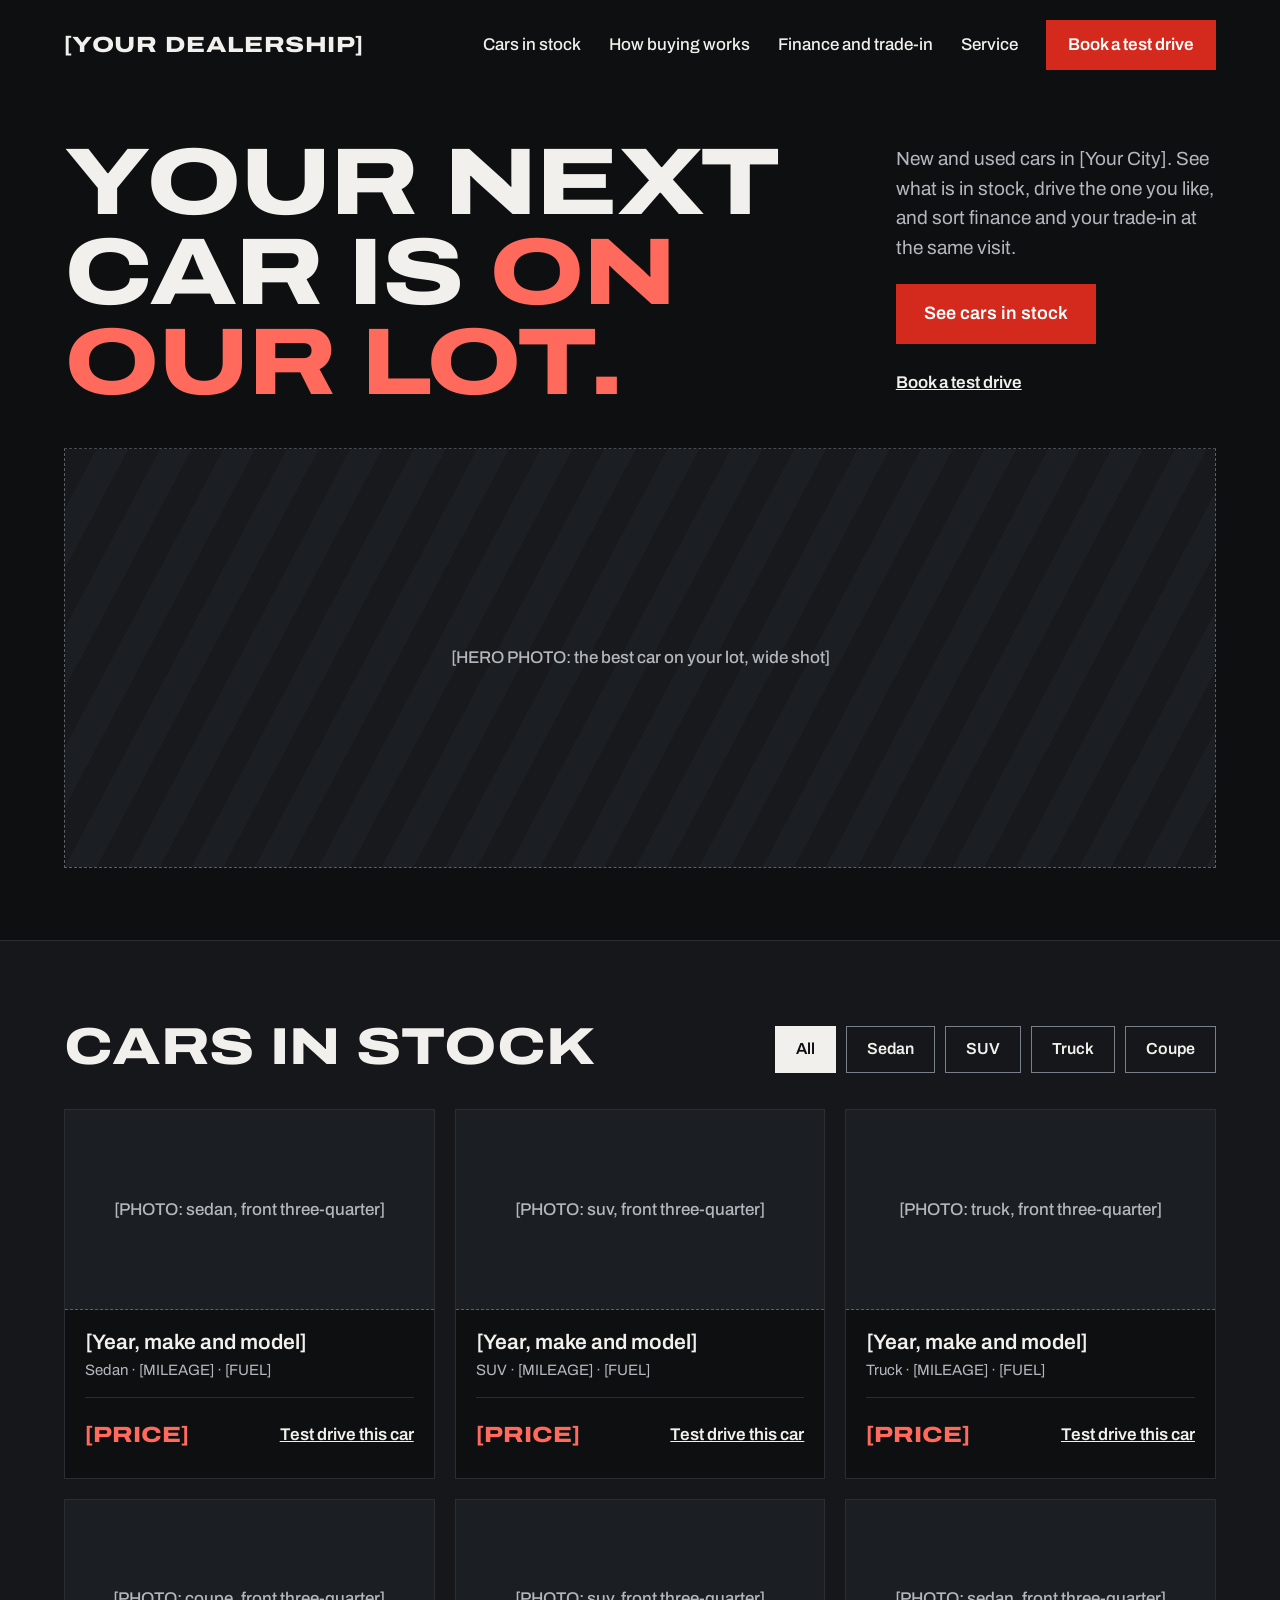
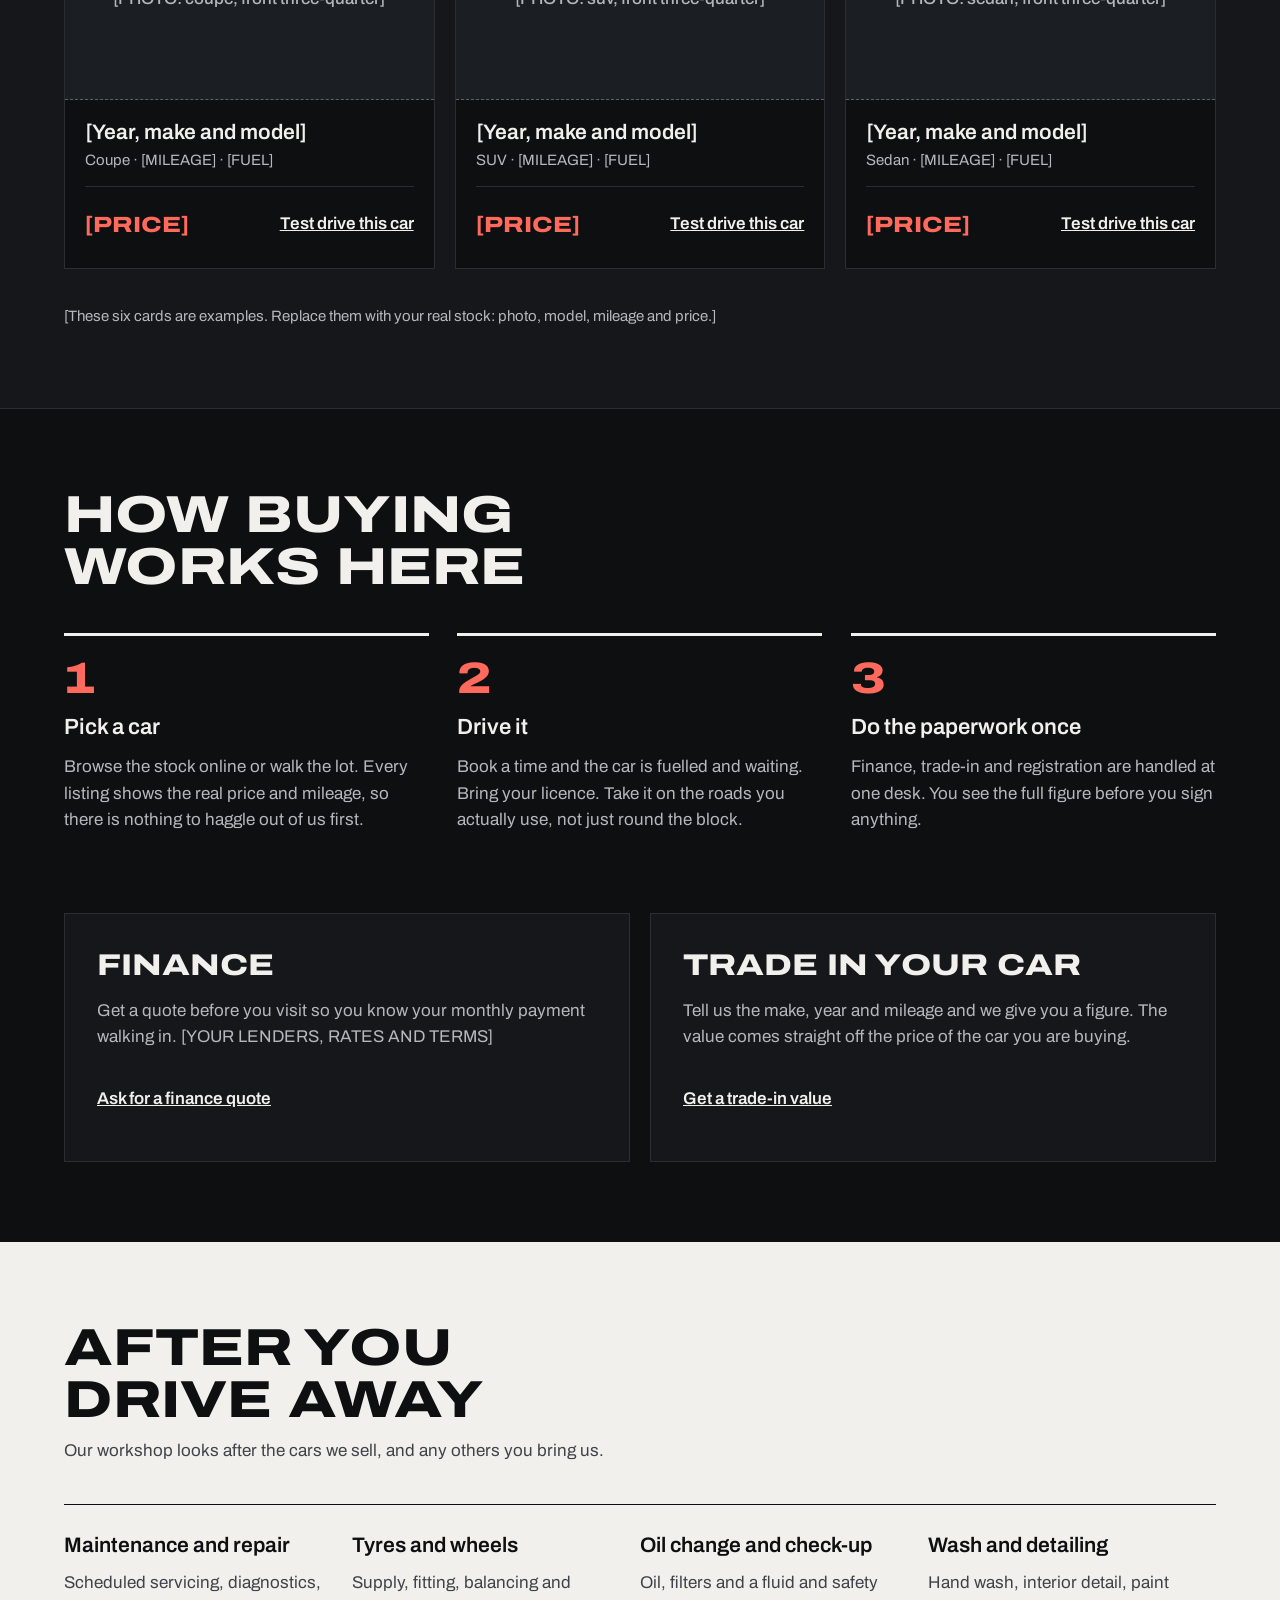
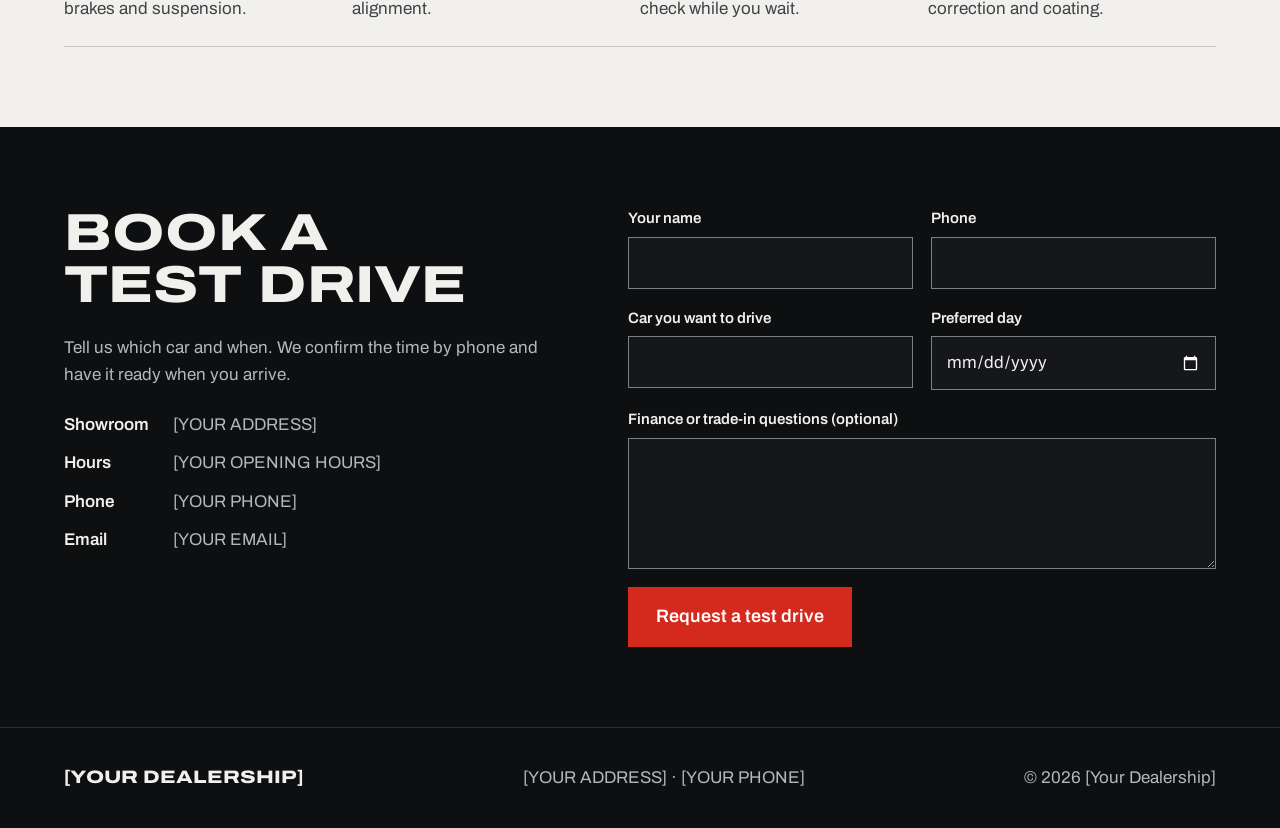
==== commit 1ea5e656: "Replace homepage with dealership design and add motion Implement the Car Dealership home page design" ====
--- a/index.html
+++ b/index.html
@@ -3,511 +3,278 @@
 <head>
   <meta charset="utf-8">
   <meta name="viewport" content="width=device-width, initial-scale=1, viewport-fit=cover">
-  <title>Big Toys Customs — Bespoke Automotive Builds</title>
-  <meta name="description" content="Big Toys Customs designs and builds one-off cars: paint, wraps, wheels and stance, performance, lighting and interiors, engineered as a single idea. Spec your build and request a quote.">
-  <meta name="theme-color" content="#08080a">
+  <title>[Your Dealership] — New and used cars in [Your City]</title>
+  <meta name="description" content="New and used cars in [Your City]. See what is in stock, drive the one you like, and sort finance and your trade-in at the same visit.">
+  <meta name="theme-color" content="#0E0F11">
   <meta name="color-scheme" content="dark">
-
-  <meta property="og:type" content="website">
-  <meta property="og:site_name" content="Big Toys Customs">
-  <meta property="og:title" content="Big Toys Customs — Bespoke Automotive Builds">
-  <meta property="og:description" content="One-off custom cars. Paint, stance, power and interiors, engineered as a single idea.">
-  <!-- Social crawlers need an absolute URL: replace with https://YOUR-DOMAIN/assets/img/og-image.jpg before launch -->
-  <meta property="og:image" content="assets/img/og-image.jpg">
-  <meta property="og:image:width" content="1200">
-  <meta property="og:image:height" content="630">
-  <meta name="twitter:card" content="summary_large_image">
 
   <link rel="icon" href="assets/img/favicon.svg" type="image/svg+xml">
   <link rel="preconnect" href="https://fonts.googleapis.com">
   <link rel="preconnect" href="https://fonts.gstatic.com" crossorigin>
-  <link rel="stylesheet" href="https://fonts.googleapis.com/css2?family=Archivo:wdth,wght@62..125,200..900&family=JetBrains+Mono:wght@400;500&display=swap">
+  <link rel="stylesheet" href="https://fonts.googleapis.com/css2?family=Archivo:wdth,wght@100,400;100,500;100,600;125,600;125,800&display=swap">
   <link rel="stylesheet" href="assets/css/styles.css">
 
-  <script type="application/ld+json">
-  {
-    "@context": "https://schema.org",
-    "@type": "AutoBodyShop",
-    "name": "Big Toys Customs",
-    "description": "Bespoke automotive builds: paint and wraps, wheels and stance, performance, lighting and interiors."
-  }
-  </script>
-
+  <!-- Motion only hides things when scripting is on. If main.js fails to load, everything is shown again. -->
+  <script>document.documentElement.classList.add("js");</script>
   <script src="assets/js/config.js" defer></script>
-  <script src="assets/js/main.js" defer></script>
+  <script src="assets/js/main.js" defer onerror="document.documentElement.classList.remove('js')"></script>
 </head>
 <body>
   <a class="skip-link" href="#main">Skip to content</a>
 
-  <!-- ============ SVG sprite: the car + wheel artwork, re-coloured with CSS custom properties ============ -->
-  <svg class="sprite" aria-hidden="true" focusable="false">
-    <defs>
-      <linearGradient id="bodyShade" x1="0" y1="0" x2="0" y2="1">
-        <stop offset="0" stop-color="#fff" stop-opacity=".28"/>
-        <stop offset=".22" stop-color="#fff" stop-opacity=".06"/>
-        <stop offset=".5" stop-color="#000" stop-opacity="0"/>
-        <stop offset=".78" stop-color="#000" stop-opacity=".45"/>
-        <stop offset="1" stop-color="#000" stop-opacity=".8"/>
-      </linearGradient>
-      <linearGradient id="bodyFalloff" x1="0" y1="0" x2="1" y2="0">
-        <stop offset="0" stop-color="#000" stop-opacity=".35"/>
-        <stop offset=".35" stop-color="#000" stop-opacity="0"/>
-        <stop offset=".7" stop-color="#000" stop-opacity="0"/>
-        <stop offset="1" stop-color="#000" stop-opacity=".5"/>
-      </linearGradient>
-      <linearGradient id="sweep" x1="-1" y1="0" x2="0" y2="0" gradientUnits="objectBoundingBox">
-        <stop offset="0" stop-color="#fff" stop-opacity="0"/>
-        <stop offset=".5" stop-color="#fff" stop-opacity=".22"/>
-        <stop offset="1" stop-color="#fff" stop-opacity="0"/>
-        <animate attributeName="x1" values="-1;1.4" dur="7s" repeatCount="indefinite"/>
-        <animate attributeName="x2" values="0;2.4" dur="7s" repeatCount="indefinite"/>
-      </linearGradient>
-      <linearGradient id="glass" x1="0" y1="0" x2="1" y2="1">
-        <stop offset="0" stop-color="#3a3d44"/>
-        <stop offset=".45" stop-color="#0d0e11"/>
-        <stop offset="1" stop-color="#050506"/>
-      </linearGradient>
-      <radialGradient id="tyre" r=".5">
-        <stop offset=".72" stop-color="#151517"/>
-        <stop offset="1" stop-color="#050505"/>
-      </radialGradient>
-
-      <path id="spoke" d="M-4.5 -10 L-8.5 -44 L8.5 -44 L4.5 -10 Z"/>
-      <path id="blade" d="M0 -12 C 8 -22, 10 -34, 4 -44 L -4 -44 C 2 -34, 0 -22, -6 -12 Z"/>
-
-      <g id="wheel">
-        <circle r="62" fill="url(#tyre)"/>
-        <circle r="58" fill="none" stroke="#202023" stroke-width="2"/>
-        <circle r="47" style="fill: var(--rim-face, #121214)"/>
-        <path d="M-34 -24 A42 42 0 0 1 14 -40 L11 -30 A32 32 0 0 0 -25 -18 Z" style="fill: var(--caliper, #c8a46a)"/>
-        <g style="opacity: var(--w-spoke, 1); fill: var(--rim, #8b8f96)">
-          <use href="#spoke"/><use href="#spoke" transform="rotate(72)"/><use href="#spoke" transform="rotate(144)"/><use href="#spoke" transform="rotate(216)"/><use href="#spoke" transform="rotate(288)"/>
-        </g>
-        <g style="opacity: var(--w-mesh, 0); stroke: var(--rim, #8b8f96)" fill="none" stroke-width="2.2">
-          <circle r="22"/><circle r="34"/>
-          <path d="M0-44V-10M0 44V10M-44 0H-10M44 0H10M-31-31L-7-7M31 31L7 7M-31 31L-7 7M31-31L7-7"/>
-          <path d="M-17-41L-4-10M17 41L4 10M-41 17L-10 4M41-17L10-4M17-41L4-10M-17 41L-4 10M-41-17L-10-4M41 17L10 4" stroke-width="1.4"/>
-        </g>
-        <g style="opacity: var(--w-fan, 0); fill: var(--rim, #8b8f96)">
-          <use href="#blade"/><use href="#blade" transform="rotate(30)"/><use href="#blade" transform="rotate(60)"/><use href="#blade" transform="rotate(90)"/><use href="#blade" transform="rotate(120)"/><use href="#blade" transform="rotate(150)"/><use href="#blade" transform="rotate(180)"/><use href="#blade" transform="rotate(210)"/><use href="#blade" transform="rotate(240)"/><use href="#blade" transform="rotate(270)"/><use href="#blade" transform="rotate(300)"/><use href="#blade" transform="rotate(330)"/>
-        </g>
-        <circle r="47" fill="none" style="stroke: var(--rim, #8b8f96)" stroke-width="2.5"/>
-        <circle r="12" style="fill: var(--rim, #8b8f96)"/>
-        <circle r="4.5" fill="#050505"/>
-      </g>
-
-      <!-- body silhouette, shared by paint, shading and light-sweep layers -->
-      <path id="body" d="M70 284 C62 262 62 230 80 214 L210 196 C300 186 360 176 400 168 C450 130 500 104 560 98 C620 94 680 98 720 112 C790 138 860 160 915 178 C935 184 945 196 942 214 L936 284 C934 294 926 300 914 300 L838.5 300 A74 74 0 1 0 701.5 300 L298.5 300 A74 74 0 1 0 161.5 300 L96 300 C82 300 72 292 70 284 Z"/>
-
-      <symbol id="car" viewBox="0 0 1000 360">
-        <g style="transform: translateY(var(--drop, 0px)); transition: transform .6s cubic-bezier(.2,.7,.2,1)">
-          <use href="#body" style="fill: var(--paint, #16171a)"/>
-          <use href="#body" fill="url(#bodyShade)"/>
-          <use href="#body" fill="url(#bodyFalloff)"/>
-          <use href="#body" fill="url(#sweep)" style="opacity: var(--sweep, 0)"/>
-          <!-- glasshouse -->
-          <path d="M422 166 C466 132 508 112 562 106 C616 101 664 106 704 120 C724 128 732 140 724 150 L432 172 Z" fill="url(#glass)"/>
-          <path d="M600 104 L592 160" stroke="#000" stroke-width="5" opacity=".7"/>
-          <path d="M430 168 C520 150 640 146 724 150" stroke="#fff" stroke-opacity=".14" fill="none"/>
-          <!-- character lines -->
-          <path d="M110 226 C360 204 640 186 935 192" stroke="#fff" stroke-opacity=".32" stroke-width="1.4" fill="none"/>
-          <path d="M182 262 C400 252 600 250 836 256" stroke="#fff" stroke-opacity=".1" stroke-width="1.2" fill="none"/>
-          <path d="M478 172 C476 212 480 252 488 298" stroke="#000" stroke-opacity=".55" stroke-width="1.6" fill="none"/>
-          <path d="M688 150 C700 196 702 250 700 296" stroke="#000" stroke-opacity=".45" stroke-width="1.4" fill="none"/>
-          <path d="M436 170 l28 -10 l7 11 l-30 5 z" style="fill: var(--paint, #16171a)" stroke="#000" stroke-opacity=".5"/>
-          <path d="M300 290 L700 290 L692 300 L308 300 Z" fill="#000" opacity=".55"/>
-          <!-- aero package -->
-          <g style="opacity: var(--aero, 0); transition: opacity .5s">
-            <path d="M872 166 L944 174 L946 182 L872 175 Z" fill="#0a0a0b"/>
-            <path d="M890 172 L896 160 L904 162 L900 174 Z" fill="#0a0a0b"/>
-            <path d="M66 290 L150 296 L148 304 L70 300 Z" fill="#0a0a0b"/>
-            <path d="M300 300 L700 300 L696 306 L304 306 Z" fill="#0a0a0b"/>
-          </g>
-          <!-- lamps -->
-          <path d="M82 216 L156 204 C161 206 159 212 152 214 L86 226 Z" style="fill: var(--lamp, #f4efe6)"/>
-          <path d="M914 180 L943 194 L944 204 L912 192 Z" fill="#ff2b22"/>
-          <path d="M914 180 L943 194 L944 204 L912 192 Z" fill="#ff2b22" filter="blur(3px)" opacity=".8"/>
-        </g>
-        <use href="#wheel" transform="translate(230 272)"/>
-        <use href="#wheel" transform="translate(770 272)"/>
-      </symbol>
-    </defs>
-  </svg>
-
   <!-- ================================= HEADER ================================= -->
   <header class="site-header" data-header>
     <div class="site-header__inner">
-      <a class="wordmark" href="#top" aria-label="Big Toys Customs, home">
-        <span class="wordmark__big">Big Toys</span>
-        <span class="wordmark__rule" aria-hidden="true"></span>
-        <span class="wordmark__sub">Customs</span>
-      </a>
-
-      <nav class="nav" aria-label="Primary">
-        <button class="nav__toggle" type="button" aria-expanded="false" aria-controls="nav-menu" data-nav-toggle>
-          <span class="nav__toggle-label">Menu</span>
-          <span class="nav__toggle-bars" aria-hidden="true"><span></span><span></span></span>
-        </button>
-        <ul class="nav__menu" id="nav-menu" data-nav-menu>
-          <li><a href="#services">Services</a></li>
-          <li><a href="#configurator">Spec a build</a></li>
-          <li><a href="#work">Featured build</a></li>
-          <li><a href="#process">Process</a></li>
-          <li class="nav__cta"><a class="btn btn--ghost" href="#quote">Request a quote</a></li>
-        </ul>
+      <a class="wordmark" href="#top">[Your Dealership]</a>
+      <nav class="nav" aria-label="Main">
+        <a class="nav__link" href="#stock">Cars in stock</a>
+        <a class="nav__link" href="#buying">How buying works</a>
+        <a class="nav__link" href="#finance">Finance and trade-in</a>
+        <a class="nav__link" href="#service">Service</a>
+        <a class="btn btn--sm" href="#drive"><span class="btn__label">Book a test drive</span><svg class="btn__arrow" viewBox="0 0 16 16" aria-hidden="true" focusable="false"><path d="M2 8h11M9 4l4 4-4 4"/></svg></a>
       </nav>
     </div>
   </header>
 
   <main id="main">
     <!-- ================================= HERO ================================= -->
-    <section class="hero" id="top" aria-labelledby="hero-title">
-      <div class="hero__stage" aria-hidden="true">
-        <div class="hero__softbox"></div>
-        <div class="hero__haze hero__haze--a"></div>
-        <div class="hero__haze hero__haze--b"></div>
-        <div class="hero__floor"></div>
-        <div class="hero__car" data-parallax>
-          <div class="hero__beam"></div>
-          <svg class="car car--hero" viewBox="0 0 1000 360"><use href="#car"/></svg>
-          <svg class="car car--reflection" viewBox="0 0 1000 360"><use href="#car"/></svg>
-          <div class="hero__contact-shadow"></div>
-        </div>
-      </div>
-
-      <div class="hero__content container">
-        <p class="eyebrow reveal">Bespoke automotive builds</p>
-        <h1 class="hero__title" id="hero-title">
-          <span class="line"><span>Not modified.</span></span>
-          <span class="line line--accent"><span>Authored.</span></span>
-        </h1>
-        <p class="hero__lede reveal" style="--d: .5s">
-          Paint, stance, power and interior, conceived as one idea and built by hand. Every car that leaves the studio exists once.
-        </p>
-        <div class="hero__actions reveal" style="--d: .65s">
-          <a class="btn btn--primary" href="#configurator">Spec your build <span class="btn__arrow" aria-hidden="true">→</span></a>
-          <a class="btn btn--text" href="#work">See the featured build</a>
-        </div>
-      </div>
-
-      <div class="hero__meta container" aria-hidden="true">
-        <span class="mono">Project “Nightfall”</span>
-        <span class="mono hero__meta-mid">Satin obsidian · Bronze forged · Lowered 35 mm</span>
-        <span class="mono hero__scroll">Scroll <i></i></span>
-      </div>
-    </section>
-
-    <!-- ================================= DISCIPLINES MARQUEE ================================= -->
-    <div class="marquee" aria-label="Disciplines">
-      <div class="marquee__track">
-        <ul class="marquee__list">
-          <li>Paint &amp; Wrap</li><li>Wheels &amp; Stance</li><li>Performance</li><li>Interiors</li><li>Lighting</li><li>Ceramic Protection</li>
-        </ul>
-        <ul class="marquee__list" aria-hidden="true">
-          <li>Paint &amp; Wrap</li><li>Wheels &amp; Stance</li><li>Performance</li><li>Interiors</li><li>Lighting</li><li>Ceramic Protection</li>
-        </ul>
-      </div>
-    </div>
-
-    <!-- ================================= STATEMENT ================================= -->
-    <section class="statement container" aria-label="Studio philosophy">
-      <p class="mono statement__label reveal">( The studio )</p>
-      <p class="statement__text" data-words>
-        We don’t sell parts lists. We sit down with you, find the one idea the car should express, and then make every decision answer to it: the depth of the paint, the gap between tyre and arch, the stitch in the seat, the colour of the light at night.
-      </p>
-    </section>
-
-    <!-- ================================= SERVICES ================================= -->
-    <section class="services container" id="services" aria-labelledby="services-title">
-      <header class="section-head">
-        <p class="eyebrow reveal">Services</p>
-        <h2 class="section-title reveal" id="services-title">Six disciplines.<br><em>One workshop.</em></h2>
-      </header>
-
-      <ol class="service-list">
-        <li class="service reveal">
-          <span class="service__num mono">01</span>
-          <h3 class="service__name">Paint &amp; Wrap</h3>
-          <p class="service__desc">Full respray in solid, metallic, pearl or satin finishes, or paint-protection and colour-change film laid by hand.</p>
+    <section class="hero" id="top">
+      <div class="hero__top">
+        <h1 class="hero__title" data-split>Your next car is <span class="hero__accent">on our lot.</span></h1>
+        <div class="hero__aside">
+          <p class="hero__lede">New and used cars in [Your City]. See what is in stock, drive the one you like, and sort finance and your trade-in at the same visit.</p>
+          <div class="hero__actions">
+            <a class="btn btn--lg" href="#stock"><span class="btn__label">See cars in stock</span><svg class="btn__arrow" viewBox="0 0 16 16" aria-hidden="true" focusable="false"><path d="M2 8h11M9 4l4 4-4 4"/></svg></a>
+            <a class="text-link" href="#drive">Book a test drive</a>
+          </div>
+        </div>
+      </div>
+      <!-- Replace the inner div's text with an <img> (or set a background image on it) when the photo is ready. -->
+      <div class="hero__photo">
+        <div class="hero__photo-media">[HERO PHOTO: the best car on your lot, wide shot]</div>
+      </div>
+    </section>
+
+    <!-- ================================= CARS IN STOCK ================================= -->
+    <section class="stock" id="stock">
+      <div class="stock__inner">
+        <div class="stock__head">
+          <h2 class="section-title">Cars in stock</h2>
+          <div class="filters" role="group" aria-label="Filter by body type">
+            <button class="filter" type="button" aria-pressed="true" data-filter="All">All</button>
+            <button class="filter" type="button" aria-pressed="false" data-filter="Sedan">Sedan</button>
+            <button class="filter" type="button" aria-pressed="false" data-filter="SUV">SUV</button>
+            <button class="filter" type="button" aria-pressed="false" data-filter="Truck">Truck</button>
+            <button class="filter" type="button" aria-pressed="false" data-filter="Coupe">Coupe</button>
+          </div>
+        </div>
+
+        <div class="stock__grid" data-stock data-stagger="70">
+          <article class="car-card" data-type="Sedan" data-reveal="up">
+            <div class="car-card__photo"><div class="car-card__media">[PHOTO: sedan, front three-quarter]</div></div>
+            <div class="car-card__body">
+              <div class="car-card__titles">
+                <h3 class="car-card__name">[Year, make and model]</h3>
+                <p class="car-card__meta">Sedan · [MILEAGE] · [FUEL]</p>
+              </div>
+              <div class="car-card__foot">
+                <span class="car-card__price">[PRICE]</span>
+                <a class="text-link text-link--sm" href="#drive">Test drive this car</a>
+              </div>
+            </div>
+          </article>
+          <article class="car-card" data-type="SUV" data-reveal="up">
+            <div class="car-card__photo"><div class="car-card__media">[PHOTO: suv, front three-quarter]</div></div>
+            <div class="car-card__body">
+              <div class="car-card__titles">
+                <h3 class="car-card__name">[Year, make and model]</h3>
+                <p class="car-card__meta">SUV · [MILEAGE] · [FUEL]</p>
+              </div>
+              <div class="car-card__foot">
+                <span class="car-card__price">[PRICE]</span>
+                <a class="text-link text-link--sm" href="#drive">Test drive this car</a>
+              </div>
+            </div>
+          </article>
+          <article class="car-card" data-type="Truck" data-reveal="up">
+            <div class="car-card__photo"><div class="car-card__media">[PHOTO: truck, front three-quarter]</div></div>
+            <div class="car-card__body">
+              <div class="car-card__titles">
+                <h3 class="car-card__name">[Year, make and model]</h3>
+                <p class="car-card__meta">Truck · [MILEAGE] · [FUEL]</p>
+              </div>
+              <div class="car-card__foot">
+                <span class="car-card__price">[PRICE]</span>
+                <a class="text-link text-link--sm" href="#drive">Test drive this car</a>
+              </div>
+            </div>
+          </article>
+          <article class="car-card" data-type="Coupe" data-reveal="up">
+            <div class="car-card__photo"><div class="car-card__media">[PHOTO: coupe, front three-quarter]</div></div>
+            <div class="car-card__body">
+              <div class="car-card__titles">
+                <h3 class="car-card__name">[Year, make and model]</h3>
+                <p class="car-card__meta">Coupe · [MILEAGE] · [FUEL]</p>
+              </div>
+              <div class="car-card__foot">
+                <span class="car-card__price">[PRICE]</span>
+                <a class="text-link text-link--sm" href="#drive">Test drive this car</a>
+              </div>
+            </div>
+          </article>
+          <article class="car-card" data-type="SUV" data-reveal="up">
+            <div class="car-card__photo"><div class="car-card__media">[PHOTO: suv, front three-quarter]</div></div>
+            <div class="car-card__body">
+              <div class="car-card__titles">
+                <h3 class="car-card__name">[Year, make and model]</h3>
+                <p class="car-card__meta">SUV · [MILEAGE] · [FUEL]</p>
+              </div>
+              <div class="car-card__foot">
+                <span class="car-card__price">[PRICE]</span>
+                <a class="text-link text-link--sm" href="#drive">Test drive this car</a>
+              </div>
+            </div>
+          </article>
+          <article class="car-card" data-type="Sedan" data-reveal="up">
+            <div class="car-card__photo"><div class="car-card__media">[PHOTO: sedan, front three-quarter]</div></div>
+            <div class="car-card__body">
+              <div class="car-card__titles">
+                <h3 class="car-card__name">[Year, make and model]</h3>
+                <p class="car-card__meta">Sedan · [MILEAGE] · [FUEL]</p>
+              </div>
+              <div class="car-card__foot">
+                <span class="car-card__price">[PRICE]</span>
+                <a class="text-link text-link--sm" href="#drive">Test drive this car</a>
+              </div>
+            </div>
+          </article>
+        </div>
+
+        <p class="stock__note">[These six cards are examples. Replace them with your real stock: photo, model, mileage and price.]</p>
+      </div>
+    </section>
+
+    <!-- ================================= HOW BUYING WORKS ================================= -->
+    <section class="buying" id="buying">
+      <h2 class="section-title section-title--narrow">How buying works here</h2>
+      <ol class="steps" data-stagger="120">
+        <li class="step" data-reveal="step">
+          <span class="step__num">1</span>
+          <h3 class="step__title">Pick a car</h3>
+          <p class="step__text">Browse the stock online or walk the lot. Every listing shows the real price and mileage, so there is nothing to haggle out of us first.</p>
         </li>
-        <li class="service reveal">
-          <span class="service__num mono">02</span>
-          <h3 class="service__name">Wheels &amp; Stance</h3>
-          <p class="service__desc">Forged and flow-formed wheels, coilovers and air suspension, set up for the look without giving up the drive.</p>
+        <li class="step" data-reveal="step">
+          <span class="step__num">2</span>
+          <h3 class="step__title">Drive it</h3>
+          <p class="step__text">Book a time and the car is fuelled and waiting. Bring your licence. Take it on the roads you actually use, not just round the block.</p>
         </li>
-        <li class="service reveal">
-          <span class="service__num mono">03</span>
-          <h3 class="service__name">Performance</h3>
-          <p class="service__desc">Intake, exhaust, calibration and brakes, specified as a balanced package and verified on the road.</p>
-        </li>
-        <li class="service reveal">
-          <span class="service__num mono">04</span>
-          <h3 class="service__name">Interiors</h3>
-          <p class="service__desc">Retrims in leather, Alcantara and technical fabrics, with contrast stitching and bespoke detailing.</p>
-        </li>
-        <li class="service reveal">
-          <span class="service__num mono">05</span>
-          <h3 class="service__name">Lighting</h3>
-          <p class="service__desc">Signature daytime lights, smoked and sequential lamps, and ambient interior lighting.</p>
-        </li>
-        <li class="service reveal">
-          <span class="service__num mono">06</span>
-          <h3 class="service__name">Ceramic Protection</h3>
-          <p class="service__desc">Multi-stage paint correction and ceramic coating to protect the finish and deepen the gloss.</p>
+        <li class="step" data-reveal="step">
+          <span class="step__num">3</span>
+          <h3 class="step__title">Do the paperwork once</h3>
+          <p class="step__text">Finance, trade-in and registration are handled at one desk. You see the full figure before you sign anything.</p>
         </li>
       </ol>
     </section>
 
-    <!-- ================================= CONFIGURATOR ================================= -->
-    <section class="configurator" id="configurator" aria-labelledby="config-title">
-      <div class="container">
-        <header class="section-head section-head--split">
-          <div>
-            <p class="eyebrow reveal">Spec a build</p>
-            <h2 class="section-title reveal" id="config-title">Start the conversation<br><em>with a sketch.</em></h2>
-          </div>
-          <p class="section-intro reveal">Choose a direction below. It doesn’t lock anything in. It gives us a starting point, and it goes straight into your quote request.</p>
-        </header>
-
-        <div class="config" data-config>
-          <div class="config__stage">
-            <div class="config__light" aria-hidden="true"></div>
-            <svg class="car car--config" viewBox="0 0 1000 360" role="img" aria-labelledby="config-car-label" data-config-car>
-              <title id="config-car-label">Preview of your selected build</title>
-              <use href="#car"/>
-            </svg>
-            <div class="config__floor" aria-hidden="true"></div>
-            <p class="config__caption mono" aria-live="polite" data-config-caption></p>
-          </div>
-
-          <form class="config__controls" data-config-form aria-label="Build options">
-            <fieldset class="opt">
-              <legend class="opt__legend">Paint <span class="opt__value mono" data-value-for="paint"></span></legend>
-              <div class="swatches" data-options="paint"></div>
-            </fieldset>
-
-            <fieldset class="opt">
-              <legend class="opt__legend">Wheel design <span class="opt__value mono" data-value-for="wheel"></span></legend>
-              <div class="chips" data-options="wheel"></div>
-            </fieldset>
-
-            <fieldset class="opt">
-              <legend class="opt__legend">Wheel finish <span class="opt__value mono" data-value-for="finish"></span></legend>
-              <div class="swatches swatches--small" data-options="finish"></div>
-            </fieldset>
-
-            <fieldset class="opt">
-              <legend class="opt__legend">Brake calipers <span class="opt__value mono" data-value-for="caliper"></span></legend>
-              <div class="swatches swatches--small" data-options="caliper"></div>
-            </fieldset>
-
-            <fieldset class="opt">
-              <legend class="opt__legend">Stance <span class="opt__value mono" data-value-for="stance"></span></legend>
-              <div class="chips" data-options="stance"></div>
-            </fieldset>
-
-            <fieldset class="opt">
-              <legend class="opt__legend">Packages</legend>
-              <div class="checks" data-options="packages"></div>
-            </fieldset>
-
-            <div class="config__summary">
-              <div>
-                <p class="mono config__summary-label">Indicative starting estimate</p>
-                <p class="config__estimate" data-estimate aria-live="polite">—</p>
-                <p class="config__fine">Guide only. Your final quote follows an in-person consultation.</p>
-              </div>
-              <div class="config__actions">
-                <a class="btn btn--primary" href="#quote" data-config-to-quote>Request a quote with this spec <span class="btn__arrow" aria-hidden="true">→</span></a>
-                <div class="config__secondary">
-                  <button class="btn btn--text" type="button" data-config-share>Copy link</button>
-                  <button class="btn btn--text" type="button" data-config-reset>Reset</button>
-                </div>
-                <p class="config__toast mono" role="status" data-config-toast></p>
-              </div>
-            </div>
-          </form>
-        </div>
-      </div>
-    </section>
-
-    <!-- ================================= FEATURED BUILD ================================= -->
-    <section class="feature container" id="work" aria-labelledby="feature-title">
-      <header class="section-head section-head--split">
-        <div>
-          <p class="eyebrow reveal">Featured build · Project 07</p>
-          <h2 class="section-title reveal" id="feature-title">Nightfall.</h2>
-        </div>
-        <p class="section-intro reveal">A grand tourer the owner wanted to disappear into the night and still turn heads at the valet stand. Drag to compare it as delivered with how it left the studio.</p>
-      </header>
-
-      <div class="compare reveal" data-compare style="--pos: 50%">
-        <div class="compare__pane compare__pane--before" aria-hidden="true">
-          <svg class="car" viewBox="0 0 1000 360" style="--paint:#9da2a8; --rim:#b8bcc2; --rim-face:#2b2d31; --caliper:#3a3a3d; --w-spoke:0; --w-mesh:1; --drop:0px"><use href="#car"/></svg>
-          <span class="compare__tag mono">As delivered</span>
-        </div>
-        <div class="compare__pane compare__pane--after" aria-hidden="true">
-          <svg class="car" viewBox="0 0 1000 360" style="--paint:#141519; --rim:#a17a4a; --rim-face:#0c0c0d; --caliper:#c8a46a; --drop:9px; --aero:1; --lamp:#fff6e2"><use href="#car"/></svg>
-          <span class="compare__tag compare__tag--after mono">Nightfall</span>
-        </div>
-        <div class="compare__handle" aria-hidden="true"><span></span></div>
-        <label class="visually-hidden" for="compare-range">Compare before and after</label>
-        <input class="compare__range" id="compare-range" type="range" min="0" max="100" value="50" data-compare-range>
-      </div>
-
-      <dl class="specs">
-        <div class="spec reveal"><dt class="mono">Finish</dt><dd>Satin obsidian, 3-stage</dd></div>
-        <div class="spec reveal"><dt class="mono">Wheels</dt><dd>20″ forged, satin bronze</dd></div>
-        <div class="spec reveal"><dt class="mono">Ride height</dt><dd><span data-count="35">35</span> mm lower</dd></div>
-        <div class="spec reveal"><dt class="mono">Studio time</dt><dd><span data-count="11">11</span> weeks</dd></div>
-      </dl>
-    </section>
-
-    <!-- ================================= PROCESS ================================= -->
-    <section class="process" id="process" aria-labelledby="process-title">
-      <div class="container">
-        <header class="section-head">
-          <p class="eyebrow reveal">Process</p>
-          <h2 class="section-title reveal" id="process-title">From first sketch<br><em>to final reveal.</em></h2>
-        </header>
-        <ol class="steps">
-          <li class="step reveal"><span class="step__num mono">I</span><h3>Consultation</h3><p>We meet you and the car, and talk through how you drive it and what it should say.</p></li>
-          <li class="step reveal" style="--d:.08s"><span class="step__num mono">II</span><h3>Design &amp; quote</h3><p>Renders, samples and a fixed, itemised quote. Nothing starts until you sign it off.</p></li>
-          <li class="step reveal" style="--d:.16s"><span class="step__num mono">III</span><h3>The build</h3><p>Weekly photo updates from the studio floor. You’re welcome to visit at any stage.</p></li>
-          <li class="step reveal" style="--d:.24s"><span class="step__num mono">IV</span><h3>Handover</h3><p>A detailed walk-around, care guidance and a follow-up check after the first few hundred miles.</p></li>
-        </ol>
-      </div>
-    </section>
-
-    <!-- ================================= QUOTE ================================= -->
-    <section class="quote" id="quote" aria-labelledby="quote-title">
-      <div class="container quote__grid">
-        <div class="quote__intro">
-          <p class="eyebrow reveal">Request a quote</p>
-          <h2 class="section-title reveal" id="quote-title">Tell us about<br><em>the car.</em></h2>
-          <p class="reveal">We reply to every enquiry personally, usually within two working days.</p>
-
-          <div class="build-card reveal" data-build-card>
-            <div class="build-card__head">
-              <p class="mono">Your spec</p>
-              <a class="btn btn--text" href="#configurator">Edit</a>
-            </div>
-            <ul class="build-card__list" data-build-list></ul>
-            <label class="check check--inline">
-              <input type="checkbox" name="includeSpec" form="quote-form" checked data-include-spec>
-              <span class="check__box" aria-hidden="true"></span>
-              <span>Include this spec with my request</span>
-            </label>
-          </div>
-
-          <ul class="contact-lines" data-contact-lines hidden></ul>
-        </div>
-
-        <form class="form" id="quote-form" novalidate data-quote-form>
-          <div class="form__row form__row--2">
-            <div class="field">
-              <label for="q-name">Full name</label>
-              <input id="q-name" name="name" type="text" autocomplete="name" required maxlength="120" aria-describedby="q-name-err">
-              <p class="field__error" id="q-name-err"></p>
-            </div>
-            <div class="field">
-              <label for="q-email">Email</label>
-              <input id="q-email" name="email" type="email" autocomplete="email" required maxlength="160" aria-describedby="q-email-err">
-              <p class="field__error" id="q-email-err"></p>
-            </div>
-          </div>
-
-          <div class="form__row form__row--2">
-            <div class="field">
-              <label for="q-phone">Phone <span class="field__opt">optional</span></label>
-              <input id="q-phone" name="phone" type="tel" autocomplete="tel" maxlength="32" aria-describedby="q-phone-err">
-              <p class="field__error" id="q-phone-err"></p>
-            </div>
-            <div class="field">
-              <label for="q-vehicle">Vehicle (year, make, model)</label>
-              <input id="q-vehicle" name="vehicle" type="text" required maxlength="120" placeholder="e.g. 2022 BMW M4 Competition" aria-describedby="q-vehicle-err">
-              <p class="field__error" id="q-vehicle-err"></p>
-            </div>
-          </div>
-
-          <div class="form__row form__row--2">
-            <div class="field">
-              <label for="q-budget">Budget</label>
-              <select id="q-budget" name="budget" required aria-describedby="q-budget-err">
-                <option value="">Select a range</option>
-                <option>Under 5,000</option>
-                <option>5,000 – 15,000</option>
-                <option>15,000 – 40,000</option>
-                <option>40,000+</option>
-                <option>Not sure yet</option>
-              </select>
-              <p class="field__error" id="q-budget-err"></p>
-            </div>
-            <div class="field">
-              <label for="q-timeline">Timeline</label>
-              <select id="q-timeline" name="timeline" aria-describedby="q-timeline-err">
-                <option value="">Flexible</option>
-                <option>Within a month</option>
-                <option>1 – 3 months</option>
-                <option>3 – 6 months</option>
-                <option>Just exploring</option>
-              </select>
-              <p class="field__error" id="q-timeline-err"></p>
-            </div>
-          </div>
-
-          <div class="field">
-            <label for="q-message">What do you have in mind?</label>
-            <textarea id="q-message" name="message" rows="5" required minlength="10" maxlength="4000" aria-describedby="q-message-err"></textarea>
-            <p class="field__error" id="q-message-err"></p>
-          </div>
-
-          <!-- honeypot: hidden from people, filled in by bots -->
-          <div class="hp" aria-hidden="true">
-            <label for="q-company">Company</label>
-            <input id="q-company" name="company" type="text" tabindex="-1" autocomplete="off">
-          </div>
-
-          <div class="field">
-            <label class="check">
-              <input type="checkbox" name="consent" required aria-describedby="q-consent-err">
-              <span class="check__box" aria-hidden="true"></span>
-              <span>I agree to be contacted about this enquiry.</span>
-            </label>
-            <p class="field__error" id="q-consent-err"></p>
-          </div>
-
-          <div class="form__footer">
-            <button class="btn btn--primary btn--submit" type="submit" data-submit>
-              <span class="btn__label">Send request</span>
-              <span class="btn__spinner" aria-hidden="true"></span>
-            </button>
-            <p class="form__status" role="status" aria-live="polite" data-form-status></p>
+    <!-- ================================= FINANCE + TRADE-IN ================================= -->
+    <section class="panels" id="finance">
+      <div class="panel" data-reveal="up">
+        <h2 class="panel__title">Finance</h2>
+        <p class="panel__text">Get a quote before you visit so you know your monthly payment walking in. [YOUR LENDERS, RATES AND TERMS]</p>
+        <div class="panel__action"><a class="text-link text-link--block" href="#drive">Ask for a finance quote</a></div>
+      </div>
+      <div class="panel" data-reveal="up">
+        <h2 class="panel__title">Trade in your car</h2>
+        <p class="panel__text">Tell us the make, year and mileage and we give you a figure. The value comes straight off the price of the car you are buying.</p>
+        <div class="panel__action"><a class="text-link text-link--block" href="#drive">Get a trade-in value</a></div>
+      </div>
+    </section>
+
+    <!-- ================================= SERVICE ================================= -->
+    <section class="service" id="service">
+      <div class="service__inner">
+        <div class="service__head">
+          <h2 class="section-title">After you drive away</h2>
+          <p class="service__intro">Our workshop looks after the cars we sell, and any others you bring us.</p>
+        </div>
+        <div class="service__list" data-stagger="80">
+          <div class="service__row" data-reveal="left">
+            <h3 class="service__name">Maintenance and repair</h3>
+            <p class="service__text">Scheduled servicing, diagnostics, brakes and suspension.</p>
+          </div>
+          <div class="service__row" data-reveal="left">
+            <h3 class="service__name">Tyres and wheels</h3>
+            <p class="service__text">Supply, fitting, balancing and alignment.</p>
+          </div>
+          <div class="service__row" data-reveal="left">
+            <h3 class="service__name">Oil change and check-up</h3>
+            <p class="service__text">Oil, filters and a fluid and safety check while you wait.</p>
+          </div>
+          <div class="service__row" data-reveal="left">
+            <h3 class="service__name">Wash and detailing</h3>
+            <p class="service__text">Hand wash, interior detail, paint correction and coating.</p>
+          </div>
+        </div>
+      </div>
+    </section>
+
+    <!-- ================================= TEST DRIVE ================================= -->
+    <section class="drive" id="drive">
+      <div class="drive__intro">
+        <h2 class="section-title">Book a test drive</h2>
+        <p class="drive__lede">Tell us which car and when. We confirm the time by phone and have it ready when you arrive.</p>
+        <dl class="details">
+          <dt>Showroom</dt><dd>[YOUR ADDRESS]</dd>
+          <dt>Hours</dt><dd>[YOUR OPENING HOURS]</dd>
+          <dt>Phone</dt><dd>[YOUR PHONE]</dd>
+          <dt>Email</dt><dd>[YOUR EMAIL]</dd>
+        </dl>
+      </div>
+
+      <div class="booking" data-booking>
+        <form class="booking__form" data-booking-form>
+          <div class="field">
+            <label for="td-name">Your name</label>
+            <input id="td-name" name="name" type="text" required autocomplete="name">
+          </div>
+          <div class="field">
+            <label for="td-phone">Phone</label>
+            <input id="td-phone" name="phone" type="tel" required autocomplete="tel">
+          </div>
+          <div class="field">
+            <label for="td-car">Car you want to drive</label>
+            <input id="td-car" name="car" type="text" required>
+          </div>
+          <div class="field">
+            <label for="td-date">Preferred day</label>
+            <input id="td-date" name="date" type="date">
+          </div>
+          <div class="field field--wide">
+            <label for="td-notes">Finance or trade-in questions (optional)</label>
+            <textarea id="td-notes" name="notes" rows="4"></textarea>
+          </div>
+          <div class="field--wide">
+            <button class="btn btn--lg btn--submit" type="submit" data-booking-submit><span class="btn__label">Request a test drive</span><svg class="btn__arrow" viewBox="0 0 16 16" aria-hidden="true" focusable="false"><path d="M2 8h11M9 4l4 4-4 4"/></svg></button>
+            <p class="booking__status" role="alert" data-booking-status hidden></p>
           </div>
         </form>
+
+        <div class="booking__done" role="status" tabindex="-1" data-booking-done hidden>
+          <h3 class="booking__done-title">Request received</h3>
+          <p class="booking__done-text" data-booking-note>This is how the confirmation will look. In this preview nothing has been sent: the form still needs connecting to your email or booking tool.</p>
+          <div><button class="btn-outline" type="button" data-booking-reset>Back to the form</button></div>
+        </div>
       </div>
     </section>
   </main>
 
   <!-- ================================= FOOTER ================================= -->
   <footer class="site-footer">
-    <div class="container site-footer__inner">
-      <p class="site-footer__big" aria-hidden="true">Big Toys<span>Customs</span></p>
-      <div class="site-footer__cols">
-        <nav aria-label="Footer">
-          <ul>
-            <li><a href="#services">Services</a></li>
-            <li><a href="#configurator">Spec a build</a></li>
-            <li><a href="#work">Featured build</a></li>
-            <li><a href="#quote">Request a quote</a></li>
-          </ul>
-        </nav>
-        <ul class="site-footer__contact" data-footer-contact></ul>
-      </div>
-      <p class="site-footer__legal mono">© <span data-year></span> Big Toys Customs. Vehicle renderings are illustrative.</p>
+    <div class="site-footer__inner">
+      <span class="site-footer__name">[Your Dealership]</span>
+      <span>[YOUR ADDRESS] · [YOUR PHONE]</span>
+      <span>© 2026 [Your Dealership]</span>
     </div>
   </footer>
-
-  <div class="grain" aria-hidden="true"></div>
 </body>
 </html>
--- a/assets/css/styles.css
+++ b/assets/css/styles.css
@@ -1,705 +1,420 @@
 /* =========================================================================
-   Big Toys Customs: art direction
-   Graphite studio, warm tungsten light, a single champagne accent.
-   Display: Archivo (expanded widths) · Labels: JetBrains Mono
+   Dealership home page
+   Near-black ground, off-white text, one red accent.
+   Type: Archivo (expanded width for headings)
+
+   Motion lives at the bottom of this file. It uses transform and opacity
+   (plus one clip-path wipe on the hero photo), only hides things when the
+   <html> element has the "js" class, and falls back to plain 150 ms fades
+   under prefers-reduced-motion.
    ========================================================================= */
 
 :root {
-  --ink: #08080a;
-  --ink-2: #0e0e11;
-  --ink-3: #15151a;
-  --line: rgba(236, 231, 222, .12);
-  --line-strong: rgba(236, 231, 222, .24);
-  --paper: #ece7de;
-  --paper-dim: rgba(236, 231, 222, .62);
-  --paper-faint: rgba(236, 231, 222, .38);
-  --accent: #c8a46a;
-  --accent-hi: #e6c58e;
-  --danger: #ff7a66;
-  --ok: #9fd8a8;
-
-  --font-display: "Archivo", "Helvetica Neue", Arial, sans-serif;
-  --font-mono: "JetBrains Mono", ui-monospace, SFMono-Regular, Menlo, monospace;
-
-  --gutter: clamp(16px, 4vw, 56px);
-  --maxw: 1440px;
-  --section: clamp(96px, 14vw, 200px);
-  --ease: cubic-bezier(.2, .7, .2, 1);
+  --ink: #0E0F11;
+  --ink-2: #15171A;
+  --ink-3: #1B1E22;
+  --line: #2A2D31;
+  --line-strong: #5B616A;
+  --field-line: #7A808A;
+  --paper: #F2F0EC;
+  --paper-dim: #B4B8BE;
+  --red: #D42A1E;
+  --red-hi: #FF6A5C;
+  --band-dim: #3F4349;
+  --band-line: #C9C6C0;
+
+  --font: "Archivo", Arial, Helvetica, sans-serif;
+  --maxw: 1200px;
+  --gutter: 24px;
   --ease-out: cubic-bezier(.16, 1, .3, 1);
-  --header-h: 72px;
 }
 
 *, *::before, *::after { box-sizing: border-box; }
-html { -webkit-text-size-adjust: 100%; scroll-behavior: smooth; scroll-padding-top: var(--header-h); }
+html { -webkit-text-size-adjust: 100%; scroll-behavior: smooth; }
 @media (prefers-reduced-motion: reduce) { html { scroll-behavior: auto; } }
 
 body {
   margin: 0;
   background: var(--ink);
   color: var(--paper);
-  font-family: var(--font-display);
-  font-variation-settings: "wdth" 100;
-  font-size: clamp(16px, 1.05vw, 18px);
-  line-height: 1.6;
-  -webkit-font-smoothing: antialiased;
-  -moz-osx-font-smoothing: grayscale;
-  text-rendering: optimizeLegibility;
-  overflow-x: hidden;
-  overflow-x: clip;
-}
-body.nav-open { overflow: hidden; }
-
-img, svg { display: block; max-width: 100%; }
-a { color: inherit; }
-button, input, select, textarea { font: inherit; color: inherit; }
-::selection { background: var(--accent); color: var(--ink); }
-
-:focus-visible { outline: 2px solid var(--accent-hi); outline-offset: 3px; border-radius: 2px; }
-
-.sprite { position: absolute; width: 0; height: 0; overflow: hidden; }
-.visually-hidden {
-  position: absolute !important; width: 1px; height: 1px; padding: 0; margin: -1px;
-  overflow: hidden; clip: rect(0 0 0 0); white-space: nowrap; border: 0;
-}
+  font-family: var(--font);
+  font-size: 17px;
+  line-height: 1.55;
+}
+
+a { color: var(--paper); }
+a:hover { color: var(--red-hi); }
+a:focus-visible, button:focus-visible, input:focus-visible, select:focus-visible, textarea:focus-visible {
+  outline: 3px solid var(--red-hi); outline-offset: 2px;
+}
+[hidden] { display: none !important; }
+
 .skip-link {
   position: fixed; left: 16px; top: -60px; z-index: 100; padding: 10px 16px;
   background: var(--paper); color: var(--ink); text-decoration: none; font-weight: 600;
   transition: top .2s;
 }
-.skip-link:focus { top: 16px; }
-
-.container { width: 100%; max-width: var(--maxw); margin-inline: auto; padding-inline: var(--gutter); }
-
-.mono {
-  font-family: var(--font-mono);
-  font-size: 11px;
-  letter-spacing: .14em;
-  text-transform: uppercase;
-  font-weight: 400;
-}
-
-.eyebrow {
-  display: inline-flex; align-items: center; gap: 14px;
-  margin: 0 0 28px;
-  font-family: var(--font-mono); font-size: 11px; letter-spacing: .22em; text-transform: uppercase;
-  color: var(--accent);
-}
-.eyebrow::before { content: ""; width: 32px; height: 1px; background: currentColor; opacity: .7; }
+.skip-link:focus { top: 16px; color: var(--ink); }
 
 .section-title {
   margin: 0;
-  font-size: clamp(2.5rem, 6.4vw, 6.25rem);
-  line-height: .94;
-  letter-spacing: -.035em;
-  font-weight: 760;
-  font-variation-settings: "wdth" 112;
-  text-wrap: balance;
-}
-.section-title em, .hero__title em {
-  font-style: normal;
-  font-weight: 250;
-  font-variation-settings: "wdth" 100;
-  color: var(--paper-dim);
-}
-
-.section-head { margin-bottom: clamp(48px, 7vw, 104px); }
-.section-head--split {
-  display: grid; gap: 32px;
-  grid-template-columns: 1fr;
-  align-items: end;
-}
-@media (min-width: 900px) { .section-head--split { grid-template-columns: 1.4fr 1fr; gap: 64px; } }
-.section-intro { margin: 0; color: var(--paper-dim); max-width: 44ch; font-size: 1.05em; }
+  font-stretch: 125%; font-weight: 800;
+  font-size: clamp(32px, 4.4vw, 52px);
+  line-height: 1; text-transform: uppercase; text-wrap: balance;
+}
+.section-title--narrow { max-width: 760px; }
+
+.text-link { font-weight: 600; padding: 12px 0; }
+.text-link--sm { padding: 10px 0; }
+.text-link--block { display: inline-block; }
 
 /* ---------------------------------------------------------------- Buttons */
 .btn {
-  --h: 54px;
+  --arrow-right: 9px;
+  position: relative; isolation: isolate;
+  display: inline-block;
+  padding: 16px 28px;
+  border: 0; border-radius: 0;
+  background: var(--red); color: #FFFFFF;
+  font: inherit; font-weight: 600; text-decoration: none;
+  cursor: pointer;
+}
+.btn:hover { color: #FFFFFF; }
+.btn--sm { --arrow-right: 5px; padding: 12px 22px; }
+.btn--lg { font-size: 18px; }
+.btn--submit { min-height: 52px; }
+.btn[aria-busy="true"] { cursor: progress; }
+/* Hover darkening is an overlay, so only opacity animates. */
+.btn::before { content: ""; position: absolute; inset: 0; z-index: -1; background: #000; opacity: 0; }
+.btn__label { display: inline-block; }
+/* The arrow sits in the right padding, so the button never changes size. */
+.btn__arrow {
+  position: absolute; right: var(--arrow-right); top: 50%;
+  width: 14px; height: 14px; margin-top: -7px;
+  fill: none; stroke: currentColor; stroke-width: 2;
+  opacity: 0;
+}
+
+.btn-outline {
+  font: inherit; font-weight: 600;
+  min-height: 48px; padding: 12px 22px;
+  color: var(--paper); background: transparent; border: 1px solid var(--paper);
+  cursor: pointer;
+}
+
+/* ---------------------------------------------------------------- Header */
+.site-header { position: relative; z-index: 20; }
+.site-header::before {
+  content: ""; position: absolute; inset: 0; pointer-events: none;
+  background: rgba(14, 15, 17, .82);
+  -webkit-backdrop-filter: blur(14px); backdrop-filter: blur(14px);
+  border-bottom: 1px solid var(--line);
+  opacity: 0;
+}
+.site-header__inner {
   position: relative;
-  display: inline-flex; align-items: center; justify-content: center; gap: 12px;
-  min-height: var(--h); padding: 0 28px;
-  border: 1px solid transparent; border-radius: 0;
-  background: none; cursor: pointer; text-decoration: none;
-  font-size: 13px; font-weight: 600; letter-spacing: .1em; text-transform: uppercase;
-  transition: background .35s var(--ease), color .35s var(--ease), border-color .35s var(--ease);
-}
-.btn__arrow { transition: transform .35s var(--ease); }
-.btn:hover .btn__arrow { transform: translateX(5px); }
-
-.btn--primary { background: var(--paper); color: var(--ink); overflow: hidden; isolation: isolate; }
-.btn--primary::before {
-  content: ""; position: absolute; inset: 0; z-index: -1;
-  background: var(--accent-hi);
-  transform: scaleX(0); transform-origin: right; transition: transform .5s var(--ease-out);
-}
-.btn--primary:hover::before { transform: scaleX(1); transform-origin: left; }
-
-.btn--ghost { --h: 42px; padding: 0 18px; border-color: var(--line-strong); font-size: 11px; }
-.btn--ghost:hover { border-color: var(--paper); background: var(--paper); color: var(--ink); }
-
-.btn--text {
-  --h: 44px; padding: 0 2px; color: var(--paper-dim);
-  background-image: linear-gradient(currentColor, currentColor);
-  background-size: 0 1px; background-repeat: no-repeat; background-position: 0 calc(50% + 12px);
-  transition: color .3s, background-size .4s var(--ease);
-}
-.btn--text:hover { color: var(--paper); background-size: 100% 1px; }
-
-/* ---------------------------------------------------------------- Header */
-.site-header {
-  position: fixed; inset: 0 0 auto; z-index: 50;
-  transition: background .4s, backdrop-filter .4s, border-color .4s;
-  border-bottom: 1px solid transparent;
-}
-.site-header.is-scrolled, .site-header.is-open {
-  background: rgba(8, 8, 10, .72);
-  -webkit-backdrop-filter: blur(14px) saturate(1.2);
-  backdrop-filter: blur(14px) saturate(1.2);
-  border-bottom-color: var(--line);
-}
-.site-header__inner {
-  max-width: var(--maxw); margin: 0 auto; padding: 0 var(--gutter);
-  height: var(--header-h); display: flex; align-items: center; justify-content: space-between;
-}
-
-.wordmark { display: inline-flex; align-items: center; gap: 12px; text-decoration: none; }
-.wordmark__big {
-  font-weight: 850; font-variation-settings: "wdth" 125;
-  text-transform: uppercase; letter-spacing: -.01em; font-size: 17px; line-height: 1;
-}
-.wordmark__rule { width: 18px; height: 1px; background: var(--accent); }
-.wordmark__sub { font-family: var(--font-mono); font-size: 10px; letter-spacing: .32em; text-transform: uppercase; color: var(--paper-dim); }
-
-.nav__menu { list-style: none; margin: 0; padding: 0; display: flex; align-items: center; gap: 36px; }
-.nav__menu a:not(.btn) {
-  position: relative; text-decoration: none; font-size: 13px; letter-spacing: .04em; color: var(--paper-dim);
-  transition: color .3s;
-}
-.nav__menu a:not(.btn)::after {
-  content: ""; position: absolute; left: 0; right: 0; bottom: -6px; height: 1px; background: var(--accent);
-  transform: scaleX(0); transform-origin: left; transition: transform .4s var(--ease);
-}
-.nav__menu a:not(.btn):hover, .nav__menu a[aria-current] { color: var(--paper); }
-.nav__menu a:not(.btn):hover::after, .nav__menu a[aria-current]::after { transform: scaleX(1); }
-
-.nav__toggle {
-  display: none; align-items: center; gap: 12px; min-height: 44px; padding: 0 4px;
-  background: none; border: 0; cursor: pointer;
-  font-family: var(--font-mono); font-size: 11px; letter-spacing: .2em; text-transform: uppercase;
-}
-.nav__toggle-bars { display: grid; gap: 6px; width: 22px; }
-.nav__toggle-bars span { height: 1px; background: currentColor; transition: transform .4s var(--ease); }
-.is-open .nav__toggle-bars span:first-child { transform: translateY(3.5px) rotate(45deg); }
-.is-open .nav__toggle-bars span:last-child { transform: translateY(-3.5px) rotate(-45deg); }
-
-@media (max-width: 899px) {
-  .nav__toggle { display: inline-flex; }
-  .nav__menu {
-    position: fixed; inset: var(--header-h) 0 auto; height: calc(100dvh - var(--header-h));
-    flex-direction: column; align-items: stretch; gap: 0;
-    padding: 24px var(--gutter) 40px;
-    background: rgba(8, 8, 10, .97);
-    visibility: hidden; opacity: 0; transform: translateY(-8px);
-    transition: opacity .35s var(--ease), transform .35s var(--ease), visibility 0s linear .35s;
-  }
-  .is-open .nav__menu { visibility: visible; opacity: 1; transform: none; transition-delay: 0s; }
-  .nav__menu li { border-bottom: 1px solid var(--line); }
-  .nav__menu a:not(.btn) {
-    display: block; padding: 22px 0; font-size: clamp(28px, 8vw, 40px); font-weight: 700;
-    font-variation-settings: "wdth" 110; letter-spacing: -.02em; color: var(--paper);
-  }
-  .nav__menu a:not(.btn)::after { display: none; }
-  .nav__cta { border: 0 !important; padding-top: 32px; }
-  .nav__cta .btn { width: 100%; --h: 56px; font-size: 13px; }
+  max-width: var(--maxw); margin: 0 auto; padding: 20px var(--gutter);
+  display: flex; flex-wrap: wrap; align-items: center; justify-content: space-between; gap: 12px 32px;
+}
+/* Sticky is always on (so nothing jumps); the backdrop fades in past 80px.
+   Below 900px the nav wraps onto several rows, so the header scrolls away instead. */
+@media (min-width: 900px) {
+  html { scroll-padding-top: 130px; }
+  .site-header { position: sticky; top: 0; }
+  .site-header.is-stuck::before { opacity: 1; }
+}
+@media (min-width: 1240px) { html { scroll-padding-top: 96px; } }
+
+.wordmark {
+  font-stretch: 125%; font-weight: 800; font-size: 22px; letter-spacing: .02em;
+  text-transform: uppercase; text-decoration: none; color: var(--paper);
+}
+.nav { display: flex; flex-wrap: wrap; align-items: center; gap: 4px 28px; }
+.nav__link { position: relative; text-decoration: none; font-weight: 500; padding: 12px 0; }
+.nav__link::after {
+  content: ""; position: absolute; left: 0; right: 0; bottom: 8px; height: 2px;
+  background: var(--red); opacity: 0;
 }
 
 /* ---------------------------------------------------------------- Hero */
 .hero {
-  position: relative; min-height: 100svh; display: grid;
-  grid-template-rows: 1fr auto;
-  overflow: hidden; isolation: isolate;
-  background:
-    radial-gradient(120% 70% at 50% 100%, #17150f 0%, transparent 60%),
-    linear-gradient(180deg, #050506 0%, #0b0a0b 60%, #0d0c0b 100%);
-}
-.hero__stage { position: absolute; inset: 0; z-index: -1; pointer-events: none; }
-
-.hero__softbox {
-  position: absolute; left: 50%; top: -14vh; width: min(1100px, 120vw); height: 46vh;
-  transform: translateX(-50%);
-  background: radial-gradient(50% 50% at 50% 50%, rgba(255, 236, 205, .2), rgba(255, 236, 205, .05) 45%, transparent 70%);
-  filter: blur(10px);
-  animation: softbox 9s ease-in-out infinite alternate;
-}
-@keyframes softbox { from { opacity: .75; } to { opacity: 1; } }
-
-.hero__haze { position: absolute; border-radius: 50%; filter: blur(70px); opacity: .5; }
-.hero__haze--a { width: 50vw; height: 30vw; left: -10vw; bottom: 8vh; background: rgba(200, 164, 106, .12); animation: drift 22s ease-in-out infinite alternate; }
-.hero__haze--b { width: 40vw; height: 26vw; right: -8vw; bottom: 22vh; background: rgba(120, 140, 170, .1); animation: drift 26s ease-in-out infinite alternate-reverse; }
-@keyframes drift { to { transform: translate3d(6vw, -3vh, 0) scale(1.1); } }
-
-.hero__floor {
-  position: absolute; left: 0; right: 0; bottom: 0; height: 40%;
-  background:
-    radial-gradient(60% 40% at 55% 0%, rgba(255, 236, 205, .07), transparent 70%),
-    linear-gradient(180deg, transparent, rgba(0, 0, 0, .6));
-  border-top: 1px solid rgba(236, 231, 222, .05);
-}
-
-.hero__car {
-  --py: 0px;
-  position: absolute; right: -4vw; bottom: max(13vh, 112px);
-  width: min(1120px, 76vw);
-  transform: translateY(var(--py));
-  aspect-ratio: 1000 / 360;
-}
-.car { width: 100%; height: auto; overflow: visible; }
-.car--hero {
-  --paint: #141519; --rim: #a17a4a; --rim-face: #0c0c0d; --caliper: #c8a46a;
-  --drop: 9px; --aero: 1; --sweep: 1; --lamp: #fff6e2;
-  position: relative; z-index: 2;
-  filter: drop-shadow(0 -1px 0 rgba(255, 236, 205, .25));
-  opacity: 0; transform: translateX(6%);
-  transition: opacity 2.2s var(--ease-out) .2s, transform 2.4s var(--ease-out) .2s;
-}
-.car--reflection {
-  --paint: #141519; --rim: #a17a4a; --rim-face: #0c0c0d; --caliper: #c8a46a; --drop: 9px; --aero: 1; --lamp: #fff6e2;
-  position: absolute; left: 0; top: 100%; margin-top: -9%;
-  transform: scaleY(-1); opacity: 0;
-  -webkit-mask-image: linear-gradient(to top, rgba(0,0,0,.35), transparent 45%);
-  mask-image: linear-gradient(to top, rgba(0,0,0,.35), transparent 45%);
-  filter: blur(1.5px);
-  transition: opacity 2.4s var(--ease-out) .5s;
-}
-.hero__contact-shadow {
-  position: absolute; left: 6%; right: 4%; bottom: 3%; height: 9%; z-index: 1;
-  background: radial-gradient(50% 50% at 50% 50%, rgba(0, 0, 0, .95), transparent 75%);
-}
-.hero__beam {
-  position: absolute; z-index: 1; right: 91%; top: 46%; width: 60%; height: 30%;
-  background: linear-gradient(270deg, rgba(255, 246, 226, .4), rgba(255, 246, 226, .05) 50%, transparent 80%);
-  clip-path: polygon(100% 44%, 0 0, 0 100%, 100% 58%);
-  filter: blur(6px);
-  opacity: 0;
-  transition: opacity .25s;
-}
-.is-loaded .car--hero { opacity: 1; transform: none; }
-.is-loaded .car--reflection { opacity: 1; }
-.is-loaded .hero__beam { animation: ignite 1.6s linear 1.6s forwards; }
-@keyframes ignite {
-  0% { opacity: 0; } 8% { opacity: .9; } 12% { opacity: .2; } 20% { opacity: 1; } 26% { opacity: .5; } 40%, 100% { opacity: 1; }
-}
-
-.hero__content {
-  position: relative; z-index: 3;
-  padding-top: calc(var(--header-h) + clamp(40px, 9vh, 120px));
-}
+  max-width: var(--maxw); margin: 0 auto; padding: 48px var(--gutter) 72px;
+  display: flex; flex-direction: column; gap: 40px;
+}
+.hero__top { display: flex; flex-wrap: wrap; align-items: flex-end; justify-content: space-between; gap: 28px 56px; }
 .hero__title {
-  margin: 0;
-  font-size: clamp(3.25rem, 11vw, 11.5rem);
-  line-height: .86; letter-spacing: -.045em;
-  font-weight: 800; font-variation-settings: "wdth" 118;
-}
-.hero__title .line { display: block; overflow: hidden; padding-bottom: .06em; }
-.hero__title .line > span {
-  display: inline-block; transform: translateY(105%);
-  transition: transform 1.3s var(--ease-out);
-}
-.hero__title .line--accent > span {
-  font-weight: 220; font-style: normal; font-variation-settings: "wdth" 100;
-  color: transparent;
-  background: linear-gradient(100deg, var(--paper) 20%, var(--accent-hi) 50%, var(--paper) 80%);
-  background-size: 250% 100%; background-position: 100% 0;
-  -webkit-background-clip: text; background-clip: text;
-  transition-delay: .12s;
-  animation: sheen 7s ease-in-out 2.2s infinite;
-}
-@keyframes sheen { 0%, 60% { background-position: 100% 0; } 100% { background-position: -50% 0; } }
-.is-loaded .hero__title .line > span { transform: none; }
-
-.hero__lede {
-  max-width: 40ch; margin: clamp(24px, 3vw, 40px) 0 0;
-  color: var(--paper-dim); font-size: clamp(1rem, 1.25vw, 1.2rem);
-}
-.hero__actions { display: flex; flex-wrap: wrap; align-items: center; gap: 12px 28px; margin-top: 36px; }
-
-.hero__meta {
-  position: relative; z-index: 3;
-  display: flex; justify-content: space-between; align-items: center; gap: 24px;
-  padding-block: 24px; border-top: 1px solid var(--line);
-  color: var(--paper-faint);
-}
-.hero__scroll { display: inline-flex; align-items: center; gap: 12px; }
-.hero__scroll i { position: relative; width: 1px; height: 28px; background: var(--line-strong); overflow: hidden; }
-.hero__scroll i::after {
-  content: ""; position: absolute; left: 0; top: -40%; width: 1px; height: 40%; background: var(--accent);
-  animation: scrollcue 2.2s var(--ease) infinite;
-}
-@keyframes scrollcue { to { top: 100%; } }
-
-@media (max-width: 899px) {
-  .hero__car { right: auto; left: 50%; bottom: 84px; width: 118vw; transform: translate(-50%, var(--py)); }
-  .hero__content { padding-bottom: 50vw; }
-  .hero__meta-mid { display: none; }
-}
-@media (max-width: 520px) {
-  .hero__car { width: 132vw; transform: translate(-46%, var(--py)); }
-  .hero__actions .btn--primary { width: 100%; }
-  .hero__content { padding-top: calc(var(--header-h) + 28px); padding-bottom: 54vw; }
-  .hero__content .eyebrow { margin-bottom: 20px; }
-  .hero__actions { margin-top: 28px; gap: 4px 28px; }
-}
-@media (max-height: 700px) and (min-width: 900px) {
-  .hero__car { width: min(860px, 62vw); bottom: 96px; }
-}
-
-/* ---------------------------------------------------------------- Marquee */
-.marquee {
-  overflow: hidden; border-block: 1px solid var(--line);
-  padding-block: clamp(18px, 2.4vw, 30px);
-  -webkit-mask-image: linear-gradient(90deg, transparent, #000 10%, #000 90%, transparent);
-  mask-image: linear-gradient(90deg, transparent, #000 10%, #000 90%, transparent);
-}
-.marquee__track { display: flex; width: max-content; animation: marquee 48s linear infinite; }
-.marquee:hover .marquee__track { animation-play-state: paused; }
-.marquee__list { display: flex; list-style: none; margin: 0; padding: 0; }
-.marquee__list li {
-  display: flex; align-items: center; white-space: nowrap;
-  font-size: clamp(1.5rem, 3.6vw, 3.25rem); font-weight: 300; letter-spacing: -.02em;
-  font-variation-settings: "wdth" 120;
-  color: var(--paper-faint);
-}
-.marquee__list li::after {
-  content: ""; width: 8px; height: 8px; margin-inline: clamp(24px, 4vw, 56px);
-  border: 1px solid var(--accent); transform: rotate(45deg);
-}
-@keyframes marquee { to { transform: translateX(-50%); } }
-
-/* ---------------------------------------------------------------- Statement */
-.statement { padding-block: var(--section); display: grid; gap: 32px; }
-@media (min-width: 900px) { .statement { grid-template-columns: 220px 1fr; } }
-.statement__label { margin: .7em 0 0; color: var(--accent); }
-.statement__text {
-  margin: 0; max-width: 26ch;
-  font-size: clamp(1.75rem, 4.1vw, 4rem); line-height: 1.12; letter-spacing: -.025em;
-  font-weight: 500; font-variation-settings: "wdth" 104;
-  text-wrap: pretty;
-}
-.statement__text .w { color: rgba(236, 231, 222, .16); transition: color .5s var(--ease); }
-.statement__text .w.on { color: var(--paper); }
-
-/* ---------------------------------------------------------------- Services */
-.services { padding-bottom: var(--section); }
-.service-list { list-style: none; margin: 0; padding: 0; border-top: 1px solid var(--line); counter-reset: s; }
-.service {
+  flex: 999 1 560px; min-width: 0; margin: 0;
+  font-stretch: 125%; font-weight: 800;
+  font-size: clamp(44px, 7.4vw, 104px);
+  line-height: .95; letter-spacing: -.02em; text-transform: uppercase; text-wrap: balance;
+}
+.hero__accent { color: var(--red-hi); }
+.hero__aside { flex: 1 1 320px; min-width: 0; display: flex; flex-direction: column; gap: 22px; }
+.hero__lede { margin: 0; font-size: 19px; color: var(--paper-dim); }
+.hero__actions { display: flex; flex-wrap: wrap; align-items: center; gap: 14px 24px; }
+.hero__photo {
+  min-height: 420px; display: flex; overflow: hidden;
+  border: 1px dashed var(--line-strong);
+}
+.hero__photo-media {
+  flex: 1; display: flex; align-items: center; justify-content: center;
+  padding: 24px; text-align: center; color: var(--paper-dim); font-weight: 500;
+  background: repeating-linear-gradient(118deg, #17191C 0 28px, var(--ink-3) 28px 56px);
+}
+.hero__photo-media img { width: 100%; height: 100%; object-fit: cover; }
+
+/* ---------------------------------------------------------------- Cars in stock */
+.stock { background: var(--ink-2); border-top: 1px solid var(--line); border-bottom: 1px solid var(--line); }
+.stock__inner {
+  max-width: var(--maxw); margin: 0 auto; padding: 80px var(--gutter);
+  display: flex; flex-direction: column; gap: 36px;
+}
+.stock__head { display: flex; flex-wrap: wrap; align-items: flex-end; justify-content: space-between; gap: 20px 40px; }
+.filters { display: flex; flex-wrap: wrap; gap: 10px; }
+.filter {
+  font: inherit; font-weight: 600; font-size: 16px;
+  min-height: 46px; padding: 10px 20px; cursor: pointer;
+  background: transparent; color: var(--paper); border: 1px solid var(--field-line);
+}
+.filter[aria-pressed="true"] { background: var(--paper); color: var(--ink); border-color: var(--paper); }
+.stock__grid { display: grid; grid-template-columns: repeat(auto-fill, minmax(min(320px, 100%), 1fr)); gap: 20px; }
+.stock__note { margin: 0; color: var(--paper-dim); font-size: 15px; }
+
+.car-card { background: var(--ink); border: 1px solid var(--line); display: flex; flex-direction: column; }
+.car-card__photo {
+  min-height: 200px; display: flex; overflow: hidden;
+  background: var(--ink-3); border-bottom: 1px dashed var(--line-strong);
+}
+.car-card__media {
+  flex: 1; display: flex; align-items: center; justify-content: center;
+  padding: 16px; text-align: center; color: var(--paper-dim); font-weight: 500;
+}
+.car-card__media img { width: 100%; height: 100%; object-fit: cover; }
+.car-card__body { padding: 20px; display: flex; flex-direction: column; gap: 14px; flex-grow: 1; }
+.car-card__titles { display: flex; flex-direction: column; gap: 4px; }
+.car-card__name { margin: 0; font-weight: 600; font-size: 21px; line-height: 1.2; }
+.car-card__meta { margin: 0; color: var(--paper-dim); font-size: 15px; }
+.car-card__foot {
+  margin-top: auto; padding-top: 14px; border-top: 1px solid var(--line);
+  display: flex; flex-wrap: wrap; align-items: center; justify-content: space-between; gap: 8px 16px;
+}
+.car-card__price { font-stretch: 125%; font-weight: 800; font-size: 22px; color: var(--red-hi); }
+
+/* ---------------------------------------------------------------- How buying works */
+.buying {
+  max-width: var(--maxw); margin: 0 auto; padding: 80px var(--gutter);
+  display: flex; flex-direction: column; gap: 40px;
+}
+.steps {
+  list-style: none; margin: 0; padding: 0;
+  display: grid; grid-template-columns: repeat(auto-fit, minmax(min(280px, 100%), 1fr)); gap: 32px 28px;
+}
+/* The 3px rule is a pseudo-element in the border's slot, so it can be drawn with a transform. */
+.step {
   position: relative;
-  display: grid; grid-template-columns: 56px 1fr; gap: 6px 16px; align-items: baseline;
-  padding: clamp(24px, 3vw, 40px) 0;
-  border-bottom: 1px solid var(--line);
-  transition: padding .5s var(--ease);
-}
-.service::before {
-  content: ""; position: absolute; inset: 0; z-index: -1;
-  background: linear-gradient(90deg, rgba(200, 164, 106, .09), transparent 70%);
-  opacity: 0; transition: opacity .5s var(--ease);
-}
-.service__num { color: var(--accent); }
-.service__name {
-  margin: 0; font-size: clamp(1.75rem, 4.2vw, 4rem); line-height: 1; letter-spacing: -.03em;
-  font-weight: 700; font-variation-settings: "wdth" 115;
-  transition: transform .5s var(--ease), color .5s;
-}
-.service__desc { grid-column: 2; margin: 10px 0 0; color: var(--paper-dim); max-width: 52ch; }
-@media (min-width: 900px) {
-  .service { grid-template-columns: 120px 1fr minmax(260px, 30%); }
-  .service__desc { grid-column: 3; margin: 0; font-size: .95em; opacity: .7; transition: opacity .5s; }
-  .service:hover::before { opacity: 1; }
-  .service:hover .service__name { transform: translateX(14px); color: var(--accent-hi); }
-  .service:hover .service__desc { opacity: 1; }
-}
-
-/* ---------------------------------------------------------------- Configurator */
-.configurator {
-  padding-block: var(--section);
-  background:
-    radial-gradient(80% 50% at 30% 0%, rgba(200, 164, 106, .06), transparent 60%),
-    var(--ink-2);
-  border-block: 1px solid var(--line);
-}
-.config { display: grid; gap: 24px; }
-@media (min-width: 1080px) { .config { grid-template-columns: minmax(0, 1.55fr) minmax(360px, 1fr); gap: 40px; align-items: start; } }
-
-.config__stage {
-  --glow: #16171a;
-  position: relative; overflow: hidden;
-  display: grid; align-content: center;
-  min-height: clamp(260px, 40vw, 600px);
-  padding: clamp(16px, 3vw, 40px) clamp(4px, 1.5vw, 24px) clamp(56px, 5vw, 80px);
-  background:
-    radial-gradient(70% 55% at 50% 30%, rgba(255, 238, 210, .1), transparent 70%),
-    linear-gradient(180deg, #121215, #0a0a0c);
-  border: 1px solid var(--line);
-}
-@media (min-width: 1080px) { .config__stage { position: sticky; top: calc(var(--header-h) + 24px); } }
-@media (max-width: 640px) { .config__stage { min-height: 0; padding: 40px 0 72px; } }
-.config__light {
-  position: absolute; left: 50%; bottom: 18%; width: 80%; height: 40%; transform: translateX(-50%);
-  background: radial-gradient(50% 50% at 50% 50%, var(--glow), transparent 70%);
-  opacity: .55; filter: blur(30px); transition: background .8s var(--ease);
-}
-.config__floor {
-  position: absolute; left: 0; right: 0; bottom: 0; height: 34%;
-  background: linear-gradient(180deg, transparent, rgba(0, 0, 0, .55));
-  border-top: 1px solid rgba(236, 231, 222, .05);
-}
-.car--config { position: relative; z-index: 1; width: 108%; margin-left: -4%; filter: drop-shadow(0 26px 22px rgba(0, 0, 0, .7)); }
-.car--config use { transition: fill .6s; }
-.config__caption {
-  position: absolute; left: clamp(16px, 3vw, 32px); right: clamp(16px, 3vw, 32px); bottom: clamp(16px, 2.4vw, 28px); z-index: 2;
-  margin: 0; color: var(--paper-faint);
-}
-
-.config__controls { display: grid; gap: 4px; }
-.opt { margin: 0; padding: 20px 0; border: 0; border-bottom: 1px solid var(--line); min-width: 0; }
-.opt__legend {
-  display: flex; justify-content: space-between; gap: 16px; width: 100%; padding: 0; margin-bottom: 14px;
-  font-weight: 600; font-size: 15px; letter-spacing: .01em;
-}
-.opt__value { color: var(--accent); text-align: right; }
-
-.swatches { display: flex; flex-wrap: wrap; gap: 12px; }
-.swatch { position: relative; cursor: pointer; }
-.swatch input, .chip input, .check input { position: absolute; opacity: 0; width: 1px; height: 1px; }
-.swatch__dot {
-  display: block; width: 44px; height: 44px; border-radius: 50%;
-  background:
-    radial-gradient(60% 60% at 35% 30%, rgba(255, 255, 255, .4), transparent 60%),
-    radial-gradient(80% 80% at 70% 80%, rgba(0, 0, 0, .5), transparent 70%),
-    var(--c);
-  box-shadow: inset 0 0 0 1px rgba(255, 255, 255, .12), 0 0 0 1px var(--line);
-  transition: box-shadow .3s, transform .3s var(--ease);
-}
-.swatches--small .swatch__dot { width: 36px; height: 36px; }
-.swatch:hover .swatch__dot { transform: scale(1.06); }
-.swatch input:checked + .swatch__dot { box-shadow: inset 0 0 0 1px rgba(255, 255, 255, .12), 0 0 0 2px var(--ink-2), 0 0 0 3px var(--accent); }
-.swatch input:focus-visible + .swatch__dot { outline: 2px solid var(--accent-hi); outline-offset: 5px; }
-
-.chips { display: flex; flex-wrap: wrap; gap: 8px; }
-.chip span {
-  display: inline-flex; align-items: center; min-height: 44px; padding: 0 16px;
-  border: 1px solid var(--line-strong); cursor: pointer; font-size: 14px;
-  transition: background .3s, color .3s, border-color .3s;
-}
-.chip:hover span { border-color: var(--paper-dim); }
-.chip input:checked + span { background: var(--paper); color: var(--ink); border-color: var(--paper); }
-.chip input:focus-visible + span { outline: 2px solid var(--accent-hi); outline-offset: 3px; }
-
-.checks { display: grid; gap: 8px; }
-.check { display: inline-flex; align-items: flex-start; gap: 12px; cursor: pointer; position: relative; }
-.check__box {
-  flex: none; width: 20px; height: 20px; margin-top: 2px; border: 1px solid var(--line-strong);
-  display: grid; place-items: center; transition: background .25s, border-color .25s;
-}
-.check__box::after {
-  content: ""; width: 10px; height: 5px; border: solid var(--ink); border-width: 0 0 2px 2px;
-  transform: translateY(-1px) rotate(-45deg) scale(0); transition: transform .25s var(--ease);
-}
-.check input:checked + .check__box { background: var(--accent); border-color: var(--accent); }
-.check input:checked + .check__box::after { transform: translateY(-1px) rotate(-45deg) scale(1); }
-.check input:focus-visible + .check__box { outline: 2px solid var(--accent-hi); outline-offset: 3px; }
-.check--card { padding: 14px 16px; border: 1px solid var(--line); transition: border-color .3s, background .3s; }
-.check--card:hover { border-color: var(--line-strong); }
-.check--card:has(input:checked) { border-color: rgba(200, 164, 106, .55); background: rgba(200, 164, 106, .06); }
-.check__text { display: grid; gap: 2px; }
-.check__text strong { font-weight: 600; font-size: 15px; }
-.check__text small { color: var(--paper-faint); font-size: 13px; }
-
-.config__summary { display: grid; gap: 20px; padding-top: 28px; }
-.config__summary-label { margin: 0; color: var(--paper-faint); }
-.config__estimate {
-  margin: 6px 0 4px; font-size: clamp(1.75rem, 3vw, 2.5rem); font-weight: 700; letter-spacing: -.02em;
-  font-variation-settings: "wdth" 112; font-variant-numeric: tabular-nums;
-}
-.config__fine { margin: 0; font-size: 13px; color: var(--paper-faint); }
-.config__actions { display: grid; gap: 8px; }
-.config__actions .btn--primary { width: 100%; }
-.config__secondary { display: flex; gap: 24px; }
-.config__toast { min-height: 1.4em; margin: 0; color: var(--accent); }
-
-/* ---------------------------------------------------------------- Featured build */
-.feature { padding-block: var(--section); }
-.compare {
-  --pos: 50%;
-  position: relative; overflow: hidden;
-  width: 100%; aspect-ratio: 16 / 7;
-  background:
-    radial-gradient(60% 60% at 50% 35%, rgba(255, 238, 210, .1), transparent 70%),
-    linear-gradient(180deg, #111114, #08080a);
-  border: 1px solid var(--line);
-  user-select: none; touch-action: pan-y;
-}
-.compare__pane { position: absolute; inset: 0; display: grid; place-items: center; padding: 4% 6% 8%; }
-.compare__pane .car { filter: drop-shadow(0 24px 20px rgba(0, 0, 0, .7)); }
-.compare__pane--before { background: linear-gradient(180deg, #1b1c1f, #101012); filter: saturate(.6); }
-.compare__pane--after {
-  clip-path: inset(0 0 0 var(--pos));
-  background:
-    radial-gradient(50% 50% at 60% 40%, rgba(200, 164, 106, .14), transparent 70%),
-    linear-gradient(180deg, #0f0f12, #060607);
-}
-.compare__tag { position: absolute; top: 20px; left: 20px; color: var(--paper-faint); }
-.compare__tag--after { left: auto; right: 20px; color: var(--accent); }
-.compare__handle {
-  position: absolute; top: 0; bottom: 0; left: var(--pos); width: 1px; background: var(--paper);
-  transform: translateX(-.5px); pointer-events: none;
-}
-.compare__handle span {
-  position: absolute; top: 50%; left: 50%; width: 48px; height: 48px; transform: translate(-50%, -50%);
-  border-radius: 50%; border: 1px solid var(--paper); background: rgba(8, 8, 10, .6);
-  -webkit-backdrop-filter: blur(6px); backdrop-filter: blur(6px);
-}
-.compare__handle span::before, .compare__handle span::after {
-  content: ""; position: absolute; top: 50%; width: 7px; height: 7px; border: solid var(--paper); border-width: 0 0 1px 1px;
-}
-.compare__handle span::before { left: 12px; transform: translateY(-50%) rotate(45deg); }
-.compare__handle span::after { right: 12px; transform: translateY(-50%) rotate(-135deg); }
-.compare__range {
-  position: absolute; inset: 0; width: 100%; height: 100%; margin: 0; opacity: 0; cursor: ew-resize;
-  -webkit-appearance: none; appearance: none;
-}
-@media (max-width: 640px) { .compare { aspect-ratio: 4 / 3; } .compare__pane { padding: 18% 2% 12%; } }
-.compare:has(.compare__range:focus-visible) { outline: 2px solid var(--accent-hi); outline-offset: 4px; }
-
-.specs {
-  display: grid; grid-template-columns: repeat(2, 1fr); margin: 0;
-  border-bottom: 1px solid var(--line);
-}
-@media (min-width: 900px) { .specs { grid-template-columns: repeat(4, 1fr); } }
-.spec { padding: 28px 20px 28px 0; border-top: 1px solid var(--line); }
-.spec dt { color: var(--paper-faint); margin-bottom: 10px; }
-.spec dd { margin: 0; font-size: clamp(1.1rem, 1.6vw, 1.5rem); font-weight: 600; letter-spacing: -.01em; font-variant-numeric: tabular-nums; }
-
-/* ---------------------------------------------------------------- Process */
-.process { padding-block: var(--section); background: var(--ink-2); border-block: 1px solid var(--line); }
-.steps { list-style: none; margin: 0; padding: 0; display: grid; gap: 0; }
-@media (min-width: 720px) { .steps { grid-template-columns: repeat(2, 1fr); } }
-@media (min-width: 1080px) { .steps { grid-template-columns: repeat(4, 1fr); } }
-.step { position: relative; padding: 32px 28px 40px 0; border-top: 1px solid var(--line-strong); }
+  display: flex; flex-direction: column; gap: 10px;
+  border-top: 3px solid transparent; padding-top: 20px;
+}
 .step::before {
-  content: ""; position: absolute; left: 0; top: -1px; height: 1px; width: 0; background: var(--accent);
-  transition: width 1.2s var(--ease-out) calc(var(--d, 0s) + .2s);
-}
-.step.is-in::before { width: 100%; }
-.step__num { display: block; color: var(--accent); margin-bottom: 40px; }
-.step h3 { margin: 0 0 12px; font-size: clamp(1.4rem, 2vw, 1.75rem); font-weight: 700; letter-spacing: -.02em; font-variation-settings: "wdth" 112; }
-.step p { margin: 0; color: var(--paper-dim); max-width: 34ch; }
-
-/* ---------------------------------------------------------------- Quote */
-.quote { padding-block: var(--section); }
-.quote__grid { display: grid; gap: 56px; }
-@media (min-width: 1000px) { .quote__grid { grid-template-columns: minmax(0, 1fr) minmax(0, 1.25fr); gap: 96px; } }
-.quote__intro > p:not(.eyebrow) { color: var(--paper-dim); margin: 28px 0 0; max-width: 40ch; }
-
-.build-card { margin-top: 40px; padding: 24px; border: 1px solid var(--line); background: var(--ink-2); }
-.build-card__head { display: flex; justify-content: space-between; align-items: center; margin-bottom: 8px; }
-.build-card__head p { margin: 0; color: var(--accent); }
-.build-card__list { list-style: none; margin: 0 0 20px; padding: 0; }
-.build-card__list li { display: flex; justify-content: space-between; gap: 16px; padding: 10px 0; border-bottom: 1px solid var(--line); font-size: 14px; }
-.build-card__list li .mono { color: var(--paper-faint); padding-top: 3px; }
-.build-card__list li > span:last-child { text-align: right; }
-.build-card__est > span:last-child { font-weight: 700; color: var(--accent-hi); }
-.check--inline { font-size: 14px; color: var(--paper-dim); }
-
-.contact-lines, .site-footer__contact { list-style: none; margin: 32px 0 0; padding: 0; display: grid; gap: 10px; }
-.contact-lines li, .site-footer__contact li { display: flex; gap: 16px; align-items: baseline; }
-.contact-lines .mono, .site-footer__contact .mono { min-width: 90px; color: var(--paper-faint); }
-
-.form { display: grid; gap: 8px; align-content: start; }
-.form__row { display: grid; gap: 8px 24px; }
-@media (min-width: 640px) { .form__row--2 { grid-template-columns: 1fr 1fr; } }
-.field { display: grid; gap: 8px; padding-bottom: 6px; }
-.field > label:not(.check) {
-  font-family: var(--font-mono); font-size: 11px; letter-spacing: .16em; text-transform: uppercase; color: var(--paper-dim);
-}
-.field__opt { color: var(--paper-faint); text-transform: none; letter-spacing: .02em; }
-.field input:not([type="checkbox"]), .field select, .field textarea {
-  width: 100%; min-height: 54px; padding: 14px 0;
-  background: transparent; border: 0; border-bottom: 1px solid var(--line-strong); border-radius: 0;
-  font-size: 17px; color: var(--paper);
-  transition: border-color .3s;
-}
-.field textarea { resize: vertical; min-height: 140px; line-height: 1.5; }
-.field select {
-  -webkit-appearance: none; appearance: none; cursor: pointer;
-  background-image: linear-gradient(45deg, transparent 50%, var(--paper-dim) 50%), linear-gradient(135deg, var(--paper-dim) 50%, transparent 50%);
-  background-position: calc(100% - 12px) 50%, calc(100% - 7px) 50%;
-  background-size: 5px 5px; background-repeat: no-repeat;
-}
-.field select option { background: var(--ink-3); color: var(--paper); }
-.field input::placeholder, .field textarea::placeholder { color: var(--paper-faint); }
-.field input:not([type="checkbox"]):focus, .field select:focus, .field textarea:focus { outline: none; border-bottom-color: var(--accent); }
-.field input:not([type="checkbox"]):focus-visible, .field select:focus-visible, .field textarea:focus-visible { box-shadow: 0 1px 0 0 var(--accent); }
-.field__error { margin: 0; min-height: 1.2em; font-size: 13px; color: var(--danger); }
-.field.has-error input:not([type="checkbox"]), .field.has-error select, .field.has-error textarea { border-bottom-color: var(--danger); }
-.field.has-error .check__box { border-color: var(--danger); }
-.field .check { font-size: 15px; color: var(--paper-dim); }
-
-.hp { position: absolute; left: -10000px; width: 1px; height: 1px; overflow: hidden; }
-
-.form__footer { display: flex; flex-wrap: wrap; align-items: center; gap: 16px 28px; margin-top: 16px; }
-.btn--submit { min-width: 220px; }
-.btn__spinner {
-  display: none; width: 16px; height: 16px; border-radius: 50%;
-  border: 2px solid currentColor; border-right-color: transparent;
-  animation: spin .8s linear infinite;
-}
-.btn--submit[aria-busy="true"] .btn__spinner { display: inline-block; }
-.btn--submit[disabled] { cursor: progress; opacity: .8; }
-@keyframes spin { to { transform: rotate(360deg); } }
-.form.is-sending .field { opacity: .6; transition: opacity .3s; }
-.form__status { margin: 0; flex: 1 1 260px; font-size: 14px; color: var(--paper-dim); }
-.form__status[data-kind="error"] { color: var(--danger); }
-.form__status[data-kind="success"] { color: var(--ok); }
-.form__status a { color: inherit; }
+  content: ""; position: absolute; left: 0; right: 0; top: -3px; height: 3px;
+  background: var(--paper); transform-origin: left;
+}
+.step__num { font-stretch: 125%; font-weight: 800; font-size: 44px; line-height: 1; color: var(--red-hi); }
+.step__title { margin: 0; font-weight: 600; font-size: 22px; }
+.step__text { margin: 0; color: var(--paper-dim); }
+
+/* ---------------------------------------------------------------- Finance + trade-in */
+.panels {
+  max-width: var(--maxw); margin: 0 auto; padding: 0 var(--gutter) 80px;
+  display: grid; grid-template-columns: repeat(auto-fit, minmax(min(360px, 100%), 1fr)); gap: 20px;
+}
+.panel {
+  position: relative;
+  background: var(--ink-2); border: 1px solid var(--line); padding: 36px 32px;
+  display: flex; flex-direction: column; gap: 16px;
+}
+.panel::before {
+  content: ""; position: absolute; left: -1px; right: -1px; top: -1px; height: 2px;
+  background: var(--red); opacity: 0;
+}
+.panel__title { margin: 0; font-stretch: 125%; font-weight: 800; font-size: 30px; line-height: 1.05; text-transform: uppercase; }
+.panel__text { margin: 0; color: var(--paper-dim); }
+.panel__action { margin-top: auto; padding-top: 8px; }
+
+/* ---------------------------------------------------------------- Service (light band) */
+.service { background: var(--paper); color: var(--ink); }
+.service__inner {
+  max-width: var(--maxw); margin: 0 auto; padding: 80px var(--gutter);
+  display: flex; flex-direction: column; gap: 40px;
+}
+.service__head { display: flex; flex-direction: column; gap: 12px; max-width: 640px; }
+.service__intro { margin: 0; color: var(--band-dim); }
+.service__list {
+  display: grid; grid-template-columns: repeat(auto-fit, minmax(min(250px, 100%), 1fr)); gap: 0;
+  border-top: 1px solid var(--ink);
+}
+.service__row {
+  padding: 24px 24px 24px 0; border-bottom: 1px solid var(--band-line);
+  display: flex; flex-direction: column; gap: 8px;
+}
+.service__name { margin: 0; font-weight: 600; font-size: 21px; }
+.service__text { margin: 0; color: var(--band-dim); }
+
+/* ---------------------------------------------------------------- Test drive */
+.drive {
+  max-width: var(--maxw); margin: 0 auto; padding: 80px var(--gutter);
+  display: flex; flex-wrap: wrap; gap: 56px;
+}
+.drive__intro { flex: 1 1 340px; min-width: 0; display: flex; flex-direction: column; gap: 24px; }
+.drive__lede { margin: 0; color: var(--paper-dim); }
+.details { margin: 0; display: grid; grid-template-columns: auto 1fr; gap: 12px 24px; }
+.details dt { font-weight: 600; }
+.details dd { margin: 0; color: var(--paper-dim); }
+
+.booking { flex: 1 1 420px; min-width: 0; }
+.booking__form { display: grid; grid-template-columns: repeat(auto-fit, minmax(min(220px, 100%), 1fr)); gap: 18px; }
+.field { display: flex; flex-direction: column; gap: 6px; }
+.field--wide { grid-column: 1 / -1; }
+.field label { font-weight: 600; font-size: 15px; }
+.field input, .field textarea {
+  font: inherit; padding: 12px 14px;
+  border: 1px solid var(--field-line); border-radius: 0;
+  background: var(--ink-2); color: var(--paper);
+  transition: border-color .15s var(--ease-out);
+}
+.field input { min-height: 48px; }
+.field input[type="date"] { color-scheme: dark; }
+.field textarea { resize: vertical; }
+.field input:focus, .field textarea:focus { border-color: var(--red-hi); }
+.booking__status { margin: 14px 0 0; color: var(--red-hi); font-size: 15px; }
+
+.booking__done {
+  background: var(--ink-2); border: 1px solid var(--line); border-top: 3px solid var(--paper);
+  padding: 32px 28px;
+  display: flex; flex-direction: column; gap: 12px;
+}
+.booking__done:focus { outline: none; }
+.booking__done-title { margin: 0; font-stretch: 125%; font-weight: 800; font-size: 26px; text-transform: uppercase; }
+.booking__done-text { margin: 0; color: var(--paper-dim); }
+
+/* Swap between the form and the confirmation (classes set by main.js) */
+.booking__form, .booking__done { transition: opacity .3s var(--ease-out), transform .3s var(--ease-out); }
+.booking__form.is-leaving, .booking__done.is-leaving { opacity: 0; }
+.booking__form.is-entering, .booking__done.is-entering { opacity: 0; transform: translateY(16px); }
 
 /* ---------------------------------------------------------------- Footer */
-.site-footer { border-top: 1px solid var(--line); padding: clamp(64px, 9vw, 128px) 0 32px; overflow: hidden; }
-.site-footer__big {
-  margin: 0 0 clamp(40px, 6vw, 80px);
-  font-size: clamp(3.5rem, 15vw, 15rem); line-height: .82; letter-spacing: -.05em;
-  font-weight: 850; font-variation-settings: "wdth" 125; text-transform: uppercase;
-  color: transparent; -webkit-text-stroke: 1px var(--line-strong);
-  display: flex; flex-wrap: wrap; align-items: flex-end; gap: 0 .2em;
-}
-.site-footer__big span {
-  font-family: var(--font-mono); font-size: 12px; letter-spacing: .4em; font-weight: 400; color: var(--accent);
-  -webkit-text-stroke: 0; padding-bottom: 1.2em;
-}
-.site-footer__cols { display: grid; gap: 40px; padding-bottom: 48px; }
-@media (min-width: 800px) { .site-footer__cols { grid-template-columns: 1fr 1fr; } }
-.site-footer nav ul { list-style: none; margin: 0; padding: 0; display: grid; gap: 4px; }
-.site-footer nav a { display: inline-block; padding: 6px 0; text-decoration: none; color: var(--paper-dim); transition: color .3s; }
-.site-footer nav a:hover { color: var(--paper); }
-.site-footer__contact { margin: 0; }
-.site-footer__legal { margin: 0; padding-top: 24px; border-top: 1px solid var(--line); color: var(--paper-faint); }
-
-/* ---------------------------------------------------------------- Reveal + grain */
-.reveal { opacity: 0; transform: translateY(28px); transition: opacity 1.1s var(--ease-out) var(--d, 0s), transform 1.1s var(--ease-out) var(--d, 0s); }
-.reveal.is-in { opacity: 1; transform: none; }
-.hero .reveal { transition-delay: calc(var(--d, 0s) + .3s); }
-
-.grain {
-  position: fixed; inset: -50%; z-index: 90; pointer-events: none; opacity: .07;
-  background-image: url("data:image/svg+xml;utf8,<svg xmlns='http://www.w3.org/2000/svg' width='160' height='160'><filter id='n'><feTurbulence type='fractalNoise' baseFrequency='.9' numOctaves='2' stitchTiles='stitch'/></filter><rect width='100%' height='100%' filter='url(%23n)'/></svg>");
-  animation: grain 1.2s steps(6) infinite;
-}
-@keyframes grain {
-  0% { transform: translate(0, 0); } 20% { transform: translate(-3%, 2%); } 40% { transform: translate(2%, -3%); }
-  60% { transform: translate(-2%, -1%); } 80% { transform: translate(3%, 3%); } 100% { transform: translate(0, 0); }
-}
-
+.site-footer { border-top: 1px solid var(--line); color: var(--paper-dim); }
+.site-footer__inner {
+  max-width: var(--maxw); margin: 0 auto; padding: 36px var(--gutter);
+  display: flex; flex-wrap: wrap; align-items: center; justify-content: space-between; gap: 12px 32px;
+}
+.site-footer__name { font-stretch: 125%; font-weight: 800; font-size: 18px; text-transform: uppercase; color: var(--paper); }
+
+/* =========================================================================
+   Motion
+   ========================================================================= */
+@keyframes fade-in { from { opacity: 0; } }
+@keyframes rise-16 { from { transform: translateY(16px); } }
+@keyframes rise-24 { from { transform: translateY(24px); } }
+@keyframes rise-40 { from { transform: translateY(40px); } }
+@keyframes from-left-16 { from { transform: translateX(-16px); } }
+@keyframes draw-x { from { transform: scaleX(0); } }
+@keyframes zoom-out { from { transform: scale(1.08); } }
+@keyframes photo-wipe {
+  from { clip-path: polygon(0 0, 0 0, -25% 100%, 0 100%); }
+  to { clip-path: polygon(0 0, 125% 0, 100% 100%, 0 100%); }
+}
+/* Red bar: wipes in from the left (first half), then retracts to the right (second half). */
+@keyframes bar-wipe {
+  0% { transform: translateX(-101%); animation-timing-function: cubic-bezier(.16, 1, .3, 1); }
+  50% { transform: translateX(0); animation-timing-function: cubic-bezier(.16, 1, .3, 1); }
+  100% { transform: translateX(101%); }
+}
+
+.site-header::before { transition: opacity .2s var(--ease-out); }
+.btn::before { transition: opacity .18s var(--ease-out); }
+.btn:hover::before { opacity: .14; }
+.btn__arrow { transition: opacity .18s var(--ease-out), transform .18s var(--ease-out); }
+.btn:hover .btn__arrow, .btn:focus-visible .btn__arrow { opacity: 1; }
+.nav__link::after { transition: opacity .2s var(--ease-out), transform .2s var(--ease-out); }
+.nav__link:hover::after, .nav__link:focus-visible::after { opacity: 1; }
+.car-card { transition: border-color .2s var(--ease-out); }
+.car-card:hover, .car-card:focus-within { border-color: var(--red); }
+.panel::before { transition: opacity .3s var(--ease-out), transform .3s var(--ease-out); }
+.panel:hover::before, .panel:focus-within::before { opacity: 1; }
+
+/* Before the load sequence starts (scripting on), hold the hero back. */
+.js:not(.is-loaded) .hero__title,
+.js:not(.is-loaded) .hero__lede,
+.js:not(.is-loaded) .hero__actions,
+.js:not(.is-loaded) .hero__photo { opacity: 0; }
+
+@media (prefers-reduced-motion: no-preference) {
+  /* ---- 1. Hero load sequence ---- */
+  /* main.js wraps each rendered headline line in .line > .line__inner, then restores the plain markup. */
+  .hero__title .line { display: block; white-space: nowrap; clip-path: inset(-.2em -.5em 0 -.5em); }
+  .hero__title .line__inner {
+    display: block;
+    animation: rise-40 .7s var(--ease-out) calc(var(--i) * 90ms) both, fade-in .3s linear calc(var(--i) * 90ms) both;
+  }
+  .hero__title .line .hero__accent { position: relative; display: inline-block; clip-path: inset(0); }
+  .hero__title .line .hero__accent::after {
+    content: ""; position: absolute; inset: 0; background: var(--red);
+    animation: bar-wipe .8s linear calc(var(--i) * 90ms + 300ms) both;
+  }
+  .hero__title .line .hero__accent-text { animation: fade-in .01s linear calc(var(--i) * 90ms + 700ms) both; }
+
+  .is-loaded .hero__lede { animation: rise-16 .6s var(--ease-out) .3s both, fade-in .6s var(--ease-out) .3s both; }
+  .is-loaded .hero__actions { animation: rise-16 .6s var(--ease-out) .39s both, fade-in .6s var(--ease-out) .39s both; }
+  .is-loaded .hero__photo { animation: photo-wipe .9s var(--ease-out) .2s both; }
+  .is-loaded .hero__photo-media { animation: zoom-out .9s var(--ease-out) .2s both; }
+
+  /* ---- 2. Header ---- */
+  .nav__link::after { opacity: 1; transform: scaleX(0); transform-origin: left; }
+  .nav__link:hover::after, .nav__link:focus-visible::after { transform: scaleX(1); }
+
+  /* ---- 3. Buttons ---- */
+  .btn { transition: transform .18s var(--ease-out); }
+  .btn:active { transform: scale(.97); }
+  .btn__label { transition: transform .18s var(--ease-out); }
+  .btn:hover .btn__label, .btn:focus-visible .btn__label { transform: translateX(-5px); }
+  .btn__arrow { transform: translateX(-6px); }
+  .btn:hover .btn__arrow, .btn:focus-visible .btn__arrow { transform: none; }
+
+  /* ---- 4. Car cards ---- */
+  .car-card__media { transition: transform .5s var(--ease-out); }
+  .car-card__price { transition: transform .2s var(--ease-out); }
+  .car-card:hover .car-card__media, .car-card:focus-within .car-card__media { transform: scale(1.05); }
+  .car-card:hover .car-card__price, .car-card:focus-within .car-card__price { transform: translateY(-2px); }
+
+  /* ---- 6. Panels: red line across the top edge ---- */
+  .panel::before { opacity: 1; transform: scaleX(0); transform-origin: left; }
+  .panel:hover::before, .panel:focus-within::before { transform: scaleX(1); }
+
+  /* ---- Scroll reveals (main.js adds .is-in once, at 20% visible; --d is the stagger delay) ---- */
+  .js [data-reveal="up"]:not(.is-in), .js [data-reveal="left"]:not(.is-in) { opacity: 0; }
+  .js [data-reveal="up"].is-in {
+    animation: rise-24 .6s var(--ease-out) var(--d, 0ms) both, fade-in .6s var(--ease-out) var(--d, 0ms) both;
+  }
+  .js [data-reveal="left"].is-in {
+    animation: from-left-16 .6s var(--ease-out) var(--d, 0ms) both, fade-in .6s var(--ease-out) var(--d, 0ms) both;
+  }
+  /* ---- 5. Steps: the rule draws, then the number fades up ---- */
+  .js [data-reveal="step"]:not(.is-in)::before { transform: scaleX(0); }
+  .js [data-reveal="step"]:not(.is-in) .step__num { opacity: 0; }
+  .js [data-reveal="step"].is-in::before { animation: draw-x .6s var(--ease-out) var(--d, 0ms) both; }
+  .js [data-reveal="step"].is-in .step__num {
+    animation: rise-16 .5s var(--ease-out) calc(var(--d, 0ms) + .6s) both, fade-in .5s var(--ease-out) calc(var(--d, 0ms) + .6s) both;
+  }
+}
+
+/* Reduced motion: no movement anywhere, only short fades. */
 @media (prefers-reduced-motion: reduce) {
-  *, *::before, *::after { animation-duration: .001ms !important; animation-iteration-count: 1 !important; transition-duration: .001ms !important; transition-delay: 0s !important; }
-  .reveal { opacity: 1; transform: none; }
-  .grain { animation: none; }
-  .marquee__track { animation: none; }
-}
+  .is-loaded .hero__title, .is-loaded .hero__lede, .is-loaded .hero__actions, .is-loaded .hero__photo { animation: fade-in .15s linear both; }
+  .js [data-reveal]:not(.is-in) { opacity: 0; }
+  .js [data-reveal].is-in { animation: fade-in .15s linear both; }
+  .site-header::before, .btn::before, .btn__arrow, .nav__link::after, .panel::before { transition-duration: .15s; }
+  .car-card { transition-duration: .15s; }
+  .booking__form, .booking__done { transition: opacity .15s linear; }
+  .booking__form.is-entering, .booking__done.is-entering { transform: none; }
+}
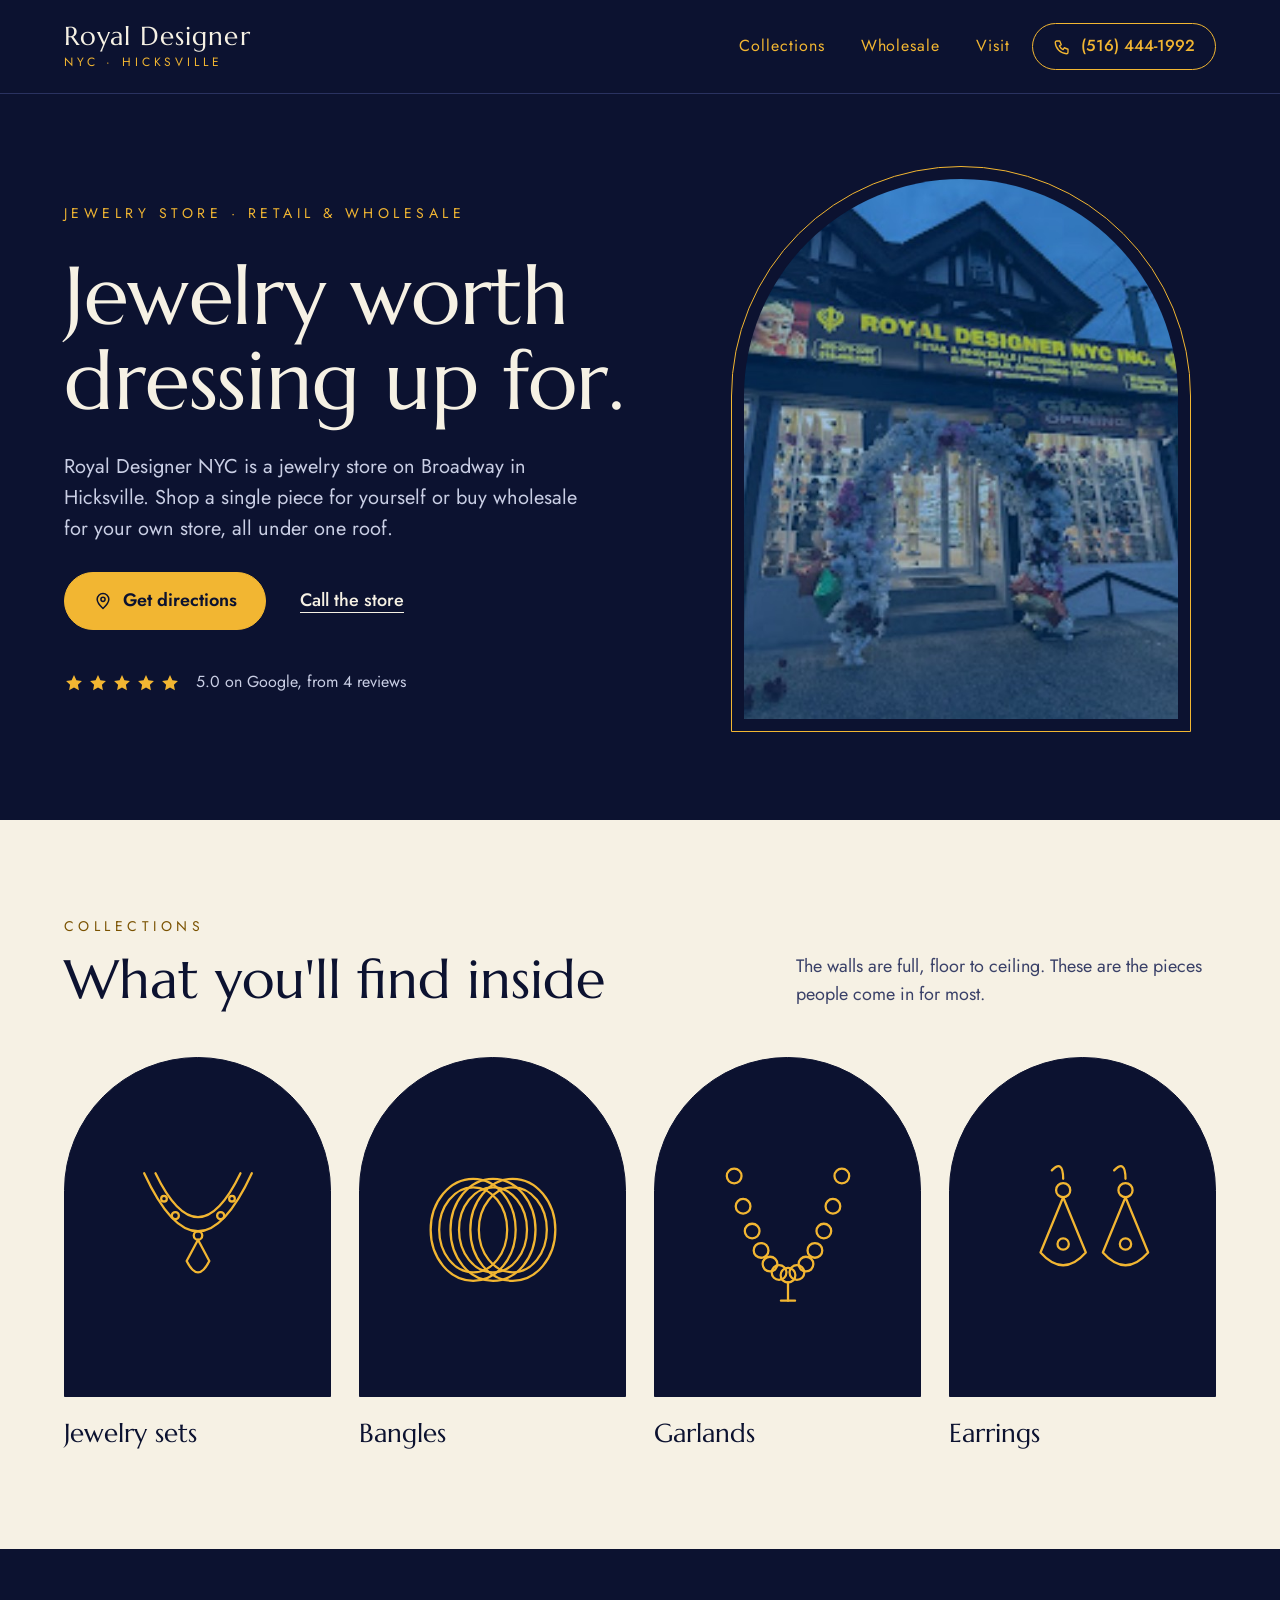
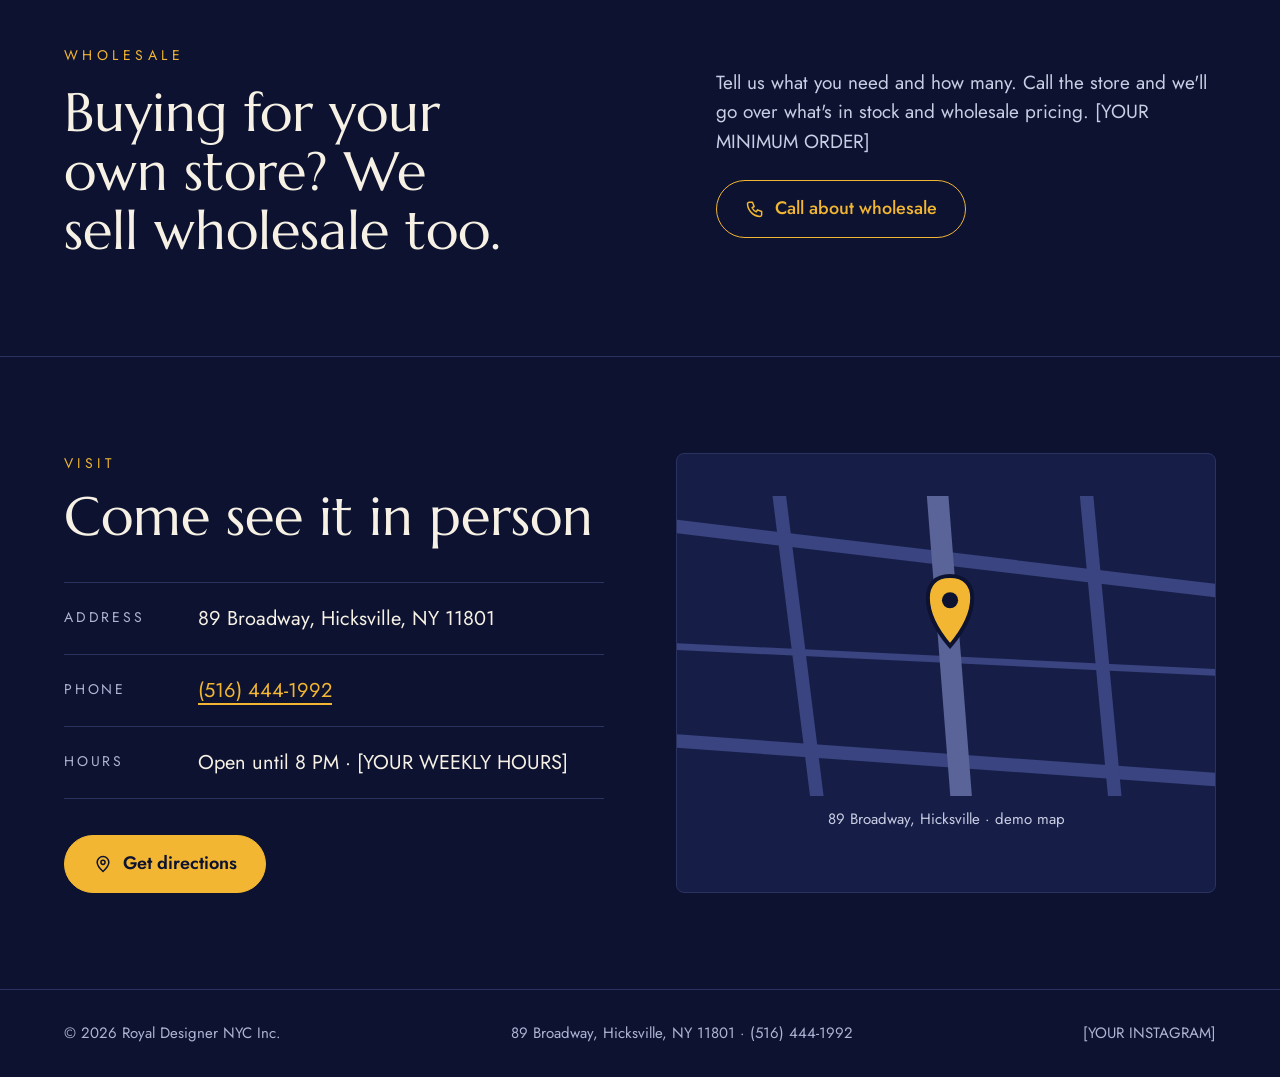
==== commit ea1ffa6f: "Replace homepage with Royal Designer NYC jewelry store design Rebuild the page from the design: navy" ====
--- a/index.html
+++ b/index.html
@@ -3,35 +3,39 @@
 <head>
   <meta charset="utf-8">
   <meta name="viewport" content="width=device-width, initial-scale=1, viewport-fit=cover">
-  <title>[Your Dealership] — New and used cars in [Your City]</title>
-  <meta name="description" content="New and used cars in [Your City]. See what is in stock, drive the one you like, and sort finance and your trade-in at the same visit.">
-  <meta name="theme-color" content="#0E0F11">
+  <title>Royal Designer NYC — Jewelry store in Hicksville, retail and wholesale</title>
+  <meta name="description" content="Royal Designer NYC is a jewelry store on Broadway in Hicksville. Shop a single piece for yourself or buy wholesale for your own store, all under one roof.">
+  <meta name="theme-color" content="#0C1230">
   <meta name="color-scheme" content="dark">
 
   <link rel="icon" href="assets/img/favicon.svg" type="image/svg+xml">
   <link rel="preconnect" href="https://fonts.googleapis.com">
   <link rel="preconnect" href="https://fonts.gstatic.com" crossorigin>
-  <link rel="stylesheet" href="https://fonts.googleapis.com/css2?family=Archivo:wdth,wght@100,400;100,500;100,600;125,600;125,800&display=swap">
+  <link rel="stylesheet" href="https://fonts.googleapis.com/css2?family=Marcellus&family=Jost:wght@400;500;600&display=swap">
   <link rel="stylesheet" href="assets/css/styles.css">
 
   <!-- Motion only hides things when scripting is on. If main.js fails to load, everything is shown again. -->
   <script>document.documentElement.classList.add("js");</script>
-  <script src="assets/js/config.js" defer></script>
   <script src="assets/js/main.js" defer onerror="document.documentElement.classList.remove('js')"></script>
 </head>
 <body>
   <a class="skip-link" href="#main">Skip to content</a>
 
   <!-- ================================= HEADER ================================= -->
-  <header class="site-header" data-header>
+  <header class="site-header">
     <div class="site-header__inner">
-      <a class="wordmark" href="#top">[Your Dealership]</a>
+      <a class="wordmark" href="#top">
+        <span class="wordmark__name">Royal Designer</span>
+        <span class="wordmark__place">NYC · Hicksville</span>
+      </a>
       <nav class="nav" aria-label="Main">
-        <a class="nav__link" href="#stock">Cars in stock</a>
-        <a class="nav__link" href="#buying">How buying works</a>
-        <a class="nav__link" href="#finance">Finance and trade-in</a>
-        <a class="nav__link" href="#service">Service</a>
-        <a class="btn btn--sm" href="#drive"><span class="btn__label">Book a test drive</span><svg class="btn__arrow" viewBox="0 0 16 16" aria-hidden="true" focusable="false"><path d="M2 8h11M9 4l4 4-4 4"/></svg></a>
+        <a class="nav__link" href="#collections">Collections</a>
+        <a class="nav__link" href="#wholesale">Wholesale</a>
+        <a class="nav__link" href="#visit">Visit</a>
+        <a class="btn btn--outline btn--sm" href="tel:+15164441992">
+          <svg class="icon" viewBox="0 0 24 24" aria-hidden="true" focusable="false"><path d="M5 4h4l2 5-2.500 1.500a11 11 0 0 0 5 5L15 13l5 2v4a2 2 0 0 1-2 2A16 16 0 0 1 3 6a2 2 0 0 1 2-2z"/></svg>
+          <span>(516) 444-1992</span>
+        </a>
       </nav>
     </div>
   </header>
@@ -39,230 +43,125 @@
   <main id="main">
     <!-- ================================= HERO ================================= -->
     <section class="hero" id="top">
-      <div class="hero__top">
-        <h1 class="hero__title" data-split>Your next car is <span class="hero__accent">on our lot.</span></h1>
-        <div class="hero__aside">
-          <p class="hero__lede">New and used cars in [Your City]. See what is in stock, drive the one you like, and sort finance and your trade-in at the same visit.</p>
-          <div class="hero__actions">
-            <a class="btn btn--lg" href="#stock"><span class="btn__label">See cars in stock</span><svg class="btn__arrow" viewBox="0 0 16 16" aria-hidden="true" focusable="false"><path d="M2 8h11M9 4l4 4-4 4"/></svg></a>
-            <a class="text-link" href="#drive">Book a test drive</a>
+      <div class="hero__copy">
+        <p class="eyebrow hero__eyebrow">Jewelry store · Retail &amp; wholesale</p>
+        <h1 class="hero__title">Jewelry worth dressing up for.</h1>
+        <p class="hero__lede">Royal Designer NYC is a jewelry store on Broadway in Hicksville. Shop a single piece for yourself or buy wholesale for your own store, all under one roof.</p>
+        <div class="hero__actions">
+          <a class="btn btn--glow" href="https://www.google.com/maps/search/?api=1&amp;query=Royal+Designer+NYC+INC+89+Broadway+Hicksville+NY+11801">
+            <svg class="icon" viewBox="0 0 24 24" aria-hidden="true" focusable="false"><path d="M12 21s-7-6.200-7-11a7 7 0 0 1 14 0c0 4.800-7 11-7 11z"/><circle cx="12" cy="10" r="2.500"/></svg>
+            <span>Get directions</span>
+          </a>
+          <a class="text-link hero__call" href="tel:+15164441992">Call the store</a>
+        </div>
+        <div class="rating">
+          <div class="rating__stars" role="img" aria-label="5 out of 5 stars">
+            <svg class="rating__star" style="--i:0" viewBox="0 0 24 24" aria-hidden="true" focusable="false"><path d="M12 2.500l2.900 6.100 6.600.9-4.800 4.600 1.200 6.600L12 17.500l-5.900 3.200 1.200-6.600L2.500 9.500l6.600-.9z"/></svg>
+            <svg class="rating__star" style="--i:1" viewBox="0 0 24 24" aria-hidden="true" focusable="false"><path d="M12 2.500l2.900 6.100 6.600.9-4.800 4.600 1.200 6.600L12 17.500l-5.900 3.200 1.200-6.600L2.500 9.500l6.600-.9z"/></svg>
+            <svg class="rating__star" style="--i:2" viewBox="0 0 24 24" aria-hidden="true" focusable="false"><path d="M12 2.500l2.900 6.100 6.600.9-4.800 4.600 1.200 6.600L12 17.500l-5.900 3.200 1.200-6.600L2.500 9.500l6.600-.9z"/></svg>
+            <svg class="rating__star" style="--i:3" viewBox="0 0 24 24" aria-hidden="true" focusable="false"><path d="M12 2.500l2.900 6.100 6.600.9-4.800 4.600 1.200 6.600L12 17.500l-5.900 3.200 1.200-6.600L2.500 9.500l6.600-.9z"/></svg>
+            <svg class="rating__star" style="--i:4" viewBox="0 0 24 24" aria-hidden="true" focusable="false"><path d="M12 2.500l2.900 6.100 6.600.9-4.800 4.600 1.200 6.600L12 17.500l-5.900 3.200 1.200-6.600L2.500 9.500l6.600-.9z"/></svg>
           </div>
+          <span class="rating__text">5.0 on Google, from 4 reviews</span>
         </div>
       </div>
-      <!-- Replace the inner div's text with an <img> (or set a background image on it) when the photo is ready. -->
-      <div class="hero__photo">
-        <div class="hero__photo-media">[HERO PHOTO: the best car on your lot, wide shot]</div>
+      <div class="hero__media">
+        <div class="hero__arch">
+          <img class="hero__photo" src="assets/img/storefront.jpg" width="740" height="650" alt="Royal Designer NYC storefront at dusk with a flower arch at the door">
+        </div>
       </div>
     </section>
 
-    <!-- ================================= CARS IN STOCK ================================= -->
-    <section class="stock" id="stock">
-      <div class="stock__inner">
-        <div class="stock__head">
-          <h2 class="section-title">Cars in stock</h2>
-          <div class="filters" role="group" aria-label="Filter by body type">
-            <button class="filter" type="button" aria-pressed="true" data-filter="All">All</button>
-            <button class="filter" type="button" aria-pressed="false" data-filter="Sedan">Sedan</button>
-            <button class="filter" type="button" aria-pressed="false" data-filter="SUV">SUV</button>
-            <button class="filter" type="button" aria-pressed="false" data-filter="Truck">Truck</button>
-            <button class="filter" type="button" aria-pressed="false" data-filter="Coupe">Coupe</button>
+    <!-- ================================= COLLECTIONS (light band) ================================= -->
+    <section class="collections" id="collections">
+      <div class="collections__inner">
+        <div class="collections__head" data-reveal="up">
+          <div class="section-head">
+            <p class="eyebrow">Collections</p>
+            <h2 class="section-title">What you'll find inside</h2>
           </div>
+          <p class="collections__intro">The walls are full, floor to ceiling. These are the pieces people come in for most.</p>
         </div>
 
-        <div class="stock__grid" data-stock data-stagger="70">
-          <article class="car-card" data-type="Sedan" data-reveal="up">
-            <div class="car-card__photo"><div class="car-card__media">[PHOTO: sedan, front three-quarter]</div></div>
-            <div class="car-card__body">
-              <div class="car-card__titles">
-                <h3 class="car-card__name">[Year, make and model]</h3>
-                <p class="car-card__meta">Sedan · [MILEAGE] · [FUEL]</p>
-              </div>
-              <div class="car-card__foot">
-                <span class="car-card__price">[PRICE]</span>
-                <a class="text-link text-link--sm" href="#drive">Test drive this car</a>
-              </div>
+        <!-- Replace each illustration with an <img> inside .piece__photo when product photos are ready. -->
+        <div class="collections__grid" data-stagger="80">
+          <div class="piece" data-reveal="up">
+            <div class="piece__photo">
+              <svg class="piece__art" viewBox="0 0 120 120" role="img" aria-label="Necklace illustration"><path d="M22 22 Q60 104 98 22"/><path d="M30 22 Q60 84 90 22"/><circle cx="60" cy="66" r="3"/><path d="M60 69 L52 84 Q60 100 68 84 Z"/><circle cx="44" cy="52" r="2.500"/><circle cx="76" cy="52" r="2.500"/><circle cx="36" cy="40" r="2"/><circle cx="84" cy="40" r="2"/></svg>
             </div>
-          </article>
-          <article class="car-card" data-type="SUV" data-reveal="up">
-            <div class="car-card__photo"><div class="car-card__media">[PHOTO: suv, front three-quarter]</div></div>
-            <div class="car-card__body">
-              <div class="car-card__titles">
-                <h3 class="car-card__name">[Year, make and model]</h3>
-                <p class="car-card__meta">SUV · [MILEAGE] · [FUEL]</p>
-              </div>
-              <div class="car-card__foot">
-                <span class="car-card__price">[PRICE]</span>
-                <a class="text-link text-link--sm" href="#drive">Test drive this car</a>
-              </div>
+            <h3 class="piece__name">Jewelry sets</h3>
+          </div>
+          <div class="piece" data-reveal="up">
+            <div class="piece__photo">
+              <svg class="piece__art" viewBox="0 0 120 120" role="img" aria-label="Bangles illustration"><ellipse cx="46" cy="62" rx="30" ry="36"/><ellipse cx="46" cy="62" rx="24" ry="30"/><ellipse cx="60" cy="62" rx="30" ry="36"/><ellipse cx="60" cy="62" rx="24" ry="30"/><ellipse cx="74" cy="62" rx="30" ry="36"/><ellipse cx="74" cy="62" rx="24" ry="30"/></svg>
             </div>
-          </article>
-          <article class="car-card" data-type="Truck" data-reveal="up">
-            <div class="car-card__photo"><div class="car-card__media">[PHOTO: truck, front three-quarter]</div></div>
-            <div class="car-card__body">
-              <div class="car-card__titles">
-                <h3 class="car-card__name">[Year, make and model]</h3>
-                <p class="car-card__meta">Truck · [MILEAGE] · [FUEL]</p>
-              </div>
-              <div class="car-card__foot">
-                <span class="car-card__price">[PRICE]</span>
-                <a class="text-link text-link--sm" href="#drive">Test drive this car</a>
-              </div>
+            <h3 class="piece__name">Bangles</h3>
+          </div>
+          <div class="piece" data-reveal="up">
+            <div class="piece__photo">
+              <svg class="piece__art" viewBox="0 0 120 120" role="img" aria-label="Garland illustration"><circle cx="22" cy="24" r="5.200"/><circle cx="28.300" cy="45.400" r="5.200"/><circle cx="34.700" cy="62.900" r="5.200"/><circle cx="41" cy="76.500" r="5.200"/><circle cx="47.300" cy="86.200" r="5.200"/><circle cx="53.700" cy="92.100" r="5.200"/><circle cx="60" cy="94" r="5.200"/><circle cx="66.300" cy="92.100" r="5.200"/><circle cx="72.700" cy="86.200" r="5.200"/><circle cx="79" cy="76.500" r="5.200"/><circle cx="85.300" cy="62.900" r="5.200"/><circle cx="91.700" cy="45.400" r="5.200"/><circle cx="98" cy="24" r="5.200"/><path d="M60 99 V112"/><path d="M55 112 H65"/></svg>
             </div>
-          </article>
-          <article class="car-card" data-type="Coupe" data-reveal="up">
-            <div class="car-card__photo"><div class="car-card__media">[PHOTO: coupe, front three-quarter]</div></div>
-            <div class="car-card__body">
-              <div class="car-card__titles">
-                <h3 class="car-card__name">[Year, make and model]</h3>
-                <p class="car-card__meta">Coupe · [MILEAGE] · [FUEL]</p>
-              </div>
-              <div class="car-card__foot">
-                <span class="car-card__price">[PRICE]</span>
-                <a class="text-link text-link--sm" href="#drive">Test drive this car</a>
-              </div>
+            <h3 class="piece__name">Garlands</h3>
+          </div>
+          <div class="piece" data-reveal="up">
+            <div class="piece__photo">
+              <svg class="piece__art" viewBox="0 0 120 120" role="img" aria-label="Earrings illustration"><path d="M38 20 q8 -8 8 6"/><circle cx="46" cy="34" r="5"/><path d="M46 39 L30 78 Q46 96 62 78 Z"/><circle cx="46" cy="72" r="4"/><path d="M82 20 q8 -8 8 6"/><circle cx="90" cy="34" r="5"/><path d="M90 39 L74 78 Q90 96 106 78 Z"/><circle cx="90" cy="72" r="4"/></svg>
             </div>
-          </article>
-          <article class="car-card" data-type="SUV" data-reveal="up">
-            <div class="car-card__photo"><div class="car-card__media">[PHOTO: suv, front three-quarter]</div></div>
-            <div class="car-card__body">
-              <div class="car-card__titles">
-                <h3 class="car-card__name">[Year, make and model]</h3>
-                <p class="car-card__meta">SUV · [MILEAGE] · [FUEL]</p>
-              </div>
-              <div class="car-card__foot">
-                <span class="car-card__price">[PRICE]</span>
-                <a class="text-link text-link--sm" href="#drive">Test drive this car</a>
-              </div>
-            </div>
-          </article>
-          <article class="car-card" data-type="Sedan" data-reveal="up">
-            <div class="car-card__photo"><div class="car-card__media">[PHOTO: sedan, front three-quarter]</div></div>
-            <div class="car-card__body">
-              <div class="car-card__titles">
-                <h3 class="car-card__name">[Year, make and model]</h3>
-                <p class="car-card__meta">Sedan · [MILEAGE] · [FUEL]</p>
-              </div>
-              <div class="car-card__foot">
-                <span class="car-card__price">[PRICE]</span>
-                <a class="text-link text-link--sm" href="#drive">Test drive this car</a>
-              </div>
-            </div>
-          </article>
-        </div>
-
-        <p class="stock__note">[These six cards are examples. Replace them with your real stock: photo, model, mileage and price.]</p>
-      </div>
-    </section>
-
-    <!-- ================================= HOW BUYING WORKS ================================= -->
-    <section class="buying" id="buying">
-      <h2 class="section-title section-title--narrow">How buying works here</h2>
-      <ol class="steps" data-stagger="120">
-        <li class="step" data-reveal="step">
-          <span class="step__num">1</span>
-          <h3 class="step__title">Pick a car</h3>
-          <p class="step__text">Browse the stock online or walk the lot. Every listing shows the real price and mileage, so there is nothing to haggle out of us first.</p>
-        </li>
-        <li class="step" data-reveal="step">
-          <span class="step__num">2</span>
-          <h3 class="step__title">Drive it</h3>
-          <p class="step__text">Book a time and the car is fuelled and waiting. Bring your licence. Take it on the roads you actually use, not just round the block.</p>
-        </li>
-        <li class="step" data-reveal="step">
-          <span class="step__num">3</span>
-          <h3 class="step__title">Do the paperwork once</h3>
-          <p class="step__text">Finance, trade-in and registration are handled at one desk. You see the full figure before you sign anything.</p>
-        </li>
-      </ol>
-    </section>
-
-    <!-- ================================= FINANCE + TRADE-IN ================================= -->
-    <section class="panels" id="finance">
-      <div class="panel" data-reveal="up">
-        <h2 class="panel__title">Finance</h2>
-        <p class="panel__text">Get a quote before you visit so you know your monthly payment walking in. [YOUR LENDERS, RATES AND TERMS]</p>
-        <div class="panel__action"><a class="text-link text-link--block" href="#drive">Ask for a finance quote</a></div>
-      </div>
-      <div class="panel" data-reveal="up">
-        <h2 class="panel__title">Trade in your car</h2>
-        <p class="panel__text">Tell us the make, year and mileage and we give you a figure. The value comes straight off the price of the car you are buying.</p>
-        <div class="panel__action"><a class="text-link text-link--block" href="#drive">Get a trade-in value</a></div>
-      </div>
-    </section>
-
-    <!-- ================================= SERVICE ================================= -->
-    <section class="service" id="service">
-      <div class="service__inner">
-        <div class="service__head">
-          <h2 class="section-title">After you drive away</h2>
-          <p class="service__intro">Our workshop looks after the cars we sell, and any others you bring us.</p>
-        </div>
-        <div class="service__list" data-stagger="80">
-          <div class="service__row" data-reveal="left">
-            <h3 class="service__name">Maintenance and repair</h3>
-            <p class="service__text">Scheduled servicing, diagnostics, brakes and suspension.</p>
-          </div>
-          <div class="service__row" data-reveal="left">
-            <h3 class="service__name">Tyres and wheels</h3>
-            <p class="service__text">Supply, fitting, balancing and alignment.</p>
-          </div>
-          <div class="service__row" data-reveal="left">
-            <h3 class="service__name">Oil change and check-up</h3>
-            <p class="service__text">Oil, filters and a fluid and safety check while you wait.</p>
-          </div>
-          <div class="service__row" data-reveal="left">
-            <h3 class="service__name">Wash and detailing</h3>
-            <p class="service__text">Hand wash, interior detail, paint correction and coating.</p>
+            <h3 class="piece__name">Earrings</h3>
           </div>
         </div>
       </div>
     </section>
 
-    <!-- ================================= TEST DRIVE ================================= -->
-    <section class="drive" id="drive">
-      <div class="drive__intro">
-        <h2 class="section-title">Book a test drive</h2>
-        <p class="drive__lede">Tell us which car and when. We confirm the time by phone and have it ready when you arrive.</p>
-        <dl class="details">
-          <dt>Showroom</dt><dd>[YOUR ADDRESS]</dd>
-          <dt>Hours</dt><dd>[YOUR OPENING HOURS]</dd>
-          <dt>Phone</dt><dd>[YOUR PHONE]</dd>
-          <dt>Email</dt><dd>[YOUR EMAIL]</dd>
-        </dl>
+    <!-- ================================= WHOLESALE ================================= -->
+    <section class="wholesale" id="wholesale">
+      <div class="wholesale__inner">
+        <div class="section-head wholesale__head" data-reveal="up">
+          <p class="eyebrow">Wholesale</p>
+          <h2 class="section-title">Buying for your own store? We sell wholesale too.</h2>
+        </div>
+        <div class="wholesale__body" data-reveal="up">
+          <p class="wholesale__text">Tell us what you need and how many. Call the store and we'll go over what's in stock and wholesale pricing. [YOUR MINIMUM ORDER]</p>
+          <a class="btn btn--outline" href="tel:+15164441992">
+            <svg class="icon" viewBox="0 0 24 24" aria-hidden="true" focusable="false"><path d="M5 4h4l2 5-2.500 1.500a11 11 0 0 0 5 5L15 13l5 2v4a2 2 0 0 1-2 2A16 16 0 0 1 3 6a2 2 0 0 1 2-2z"/></svg>
+            <span>Call about wholesale</span>
+          </a>
+        </div>
       </div>
+    </section>
 
-      <div class="booking" data-booking>
-        <form class="booking__form" data-booking-form>
-          <div class="field">
-            <label for="td-name">Your name</label>
-            <input id="td-name" name="name" type="text" required autocomplete="name">
+    <!-- ================================= VISIT ================================= -->
+    <section class="visit" id="visit">
+      <div class="visit__inner">
+        <div class="visit__info" data-reveal="up">
+          <div class="section-head">
+            <p class="eyebrow">Visit</p>
+            <h2 class="section-title">Come see it in person</h2>
           </div>
-          <div class="field">
-            <label for="td-phone">Phone</label>
-            <input id="td-phone" name="phone" type="tel" required autocomplete="tel">
-          </div>
-          <div class="field">
-            <label for="td-car">Car you want to drive</label>
-            <input id="td-car" name="car" type="text" required>
-          </div>
-          <div class="field">
-            <label for="td-date">Preferred day</label>
-            <input id="td-date" name="date" type="date">
-          </div>
-          <div class="field field--wide">
-            <label for="td-notes">Finance or trade-in questions (optional)</label>
-            <textarea id="td-notes" name="notes" rows="4"></textarea>
-          </div>
-          <div class="field--wide">
-            <button class="btn btn--lg btn--submit" type="submit" data-booking-submit><span class="btn__label">Request a test drive</span><svg class="btn__arrow" viewBox="0 0 16 16" aria-hidden="true" focusable="false"><path d="M2 8h11M9 4l4 4-4 4"/></svg></button>
-            <p class="booking__status" role="alert" data-booking-status hidden></p>
-          </div>
-        </form>
+          <dl class="details">
+            <div class="details__row">
+              <dt>Address</dt>
+              <dd>89 Broadway, Hicksville, NY 11801</dd>
+            </div>
+            <div class="details__row">
+              <dt>Phone</dt>
+              <dd><a href="tel:+15164441992">(516) 444-1992</a></dd>
+            </div>
+            <div class="details__row">
+              <dt>Hours</dt>
+              <dd>Open until 8 PM · [YOUR WEEKLY HOURS]</dd>
+            </div>
+          </dl>
+          <a class="btn visit__cta" href="https://www.google.com/maps/search/?api=1&amp;query=Royal+Designer+NYC+INC+89+Broadway+Hicksville+NY+11801">
+            <svg class="icon" viewBox="0 0 24 24" aria-hidden="true" focusable="false"><path d="M12 21s-7-6.200-7-11a7 7 0 0 1 14 0c0 4.800-7 11-7 11z"/><circle cx="12" cy="10" r="2.500"/></svg>
+            <span>Get directions</span>
+          </a>
+        </div>
 
-        <div class="booking__done" role="status" tabindex="-1" data-booking-done hidden>
-          <h3 class="booking__done-title">Request received</h3>
-          <p class="booking__done-text" data-booking-note>This is how the confirmation will look. In this preview nothing has been sent: the form still needs connecting to your email or booking tool.</p>
-          <div><button class="btn-outline" type="button" data-booking-reset>Back to the form</button></div>
+        <!-- Placeholder drawing. Replace with a real map embed or a static map image before launch. -->
+        <div class="map" data-reveal="up">
+          <svg class="map__art" viewBox="0 0 400 300" preserveAspectRatio="xMidYMid slice" aria-hidden="true" focusable="false"><path d="M-10 60 L410 110"/><path d="M-10 220 L410 250"/><path d="M70 -10 L110 310"/><path d="M300 -10 L330 310"/><path class="map__lane" d="M-10 150 L410 170"/><path class="map__main" d="M190 -10 L215 310"/><path class="map__pin" d="M203 150 c-22 -26 -22 -52 0 -52 c22 0 22 26 0 52 z"/><circle class="map__dot" cx="203" cy="116" r="6"/></svg>
+          <span class="map__caption">89 Broadway, Hicksville · demo map</span>
         </div>
       </div>
     </section>
@@ -271,9 +170,9 @@
   <!-- ================================= FOOTER ================================= -->
   <footer class="site-footer">
     <div class="site-footer__inner">
-      <span class="site-footer__name">[Your Dealership]</span>
-      <span>[YOUR ADDRESS] · [YOUR PHONE]</span>
-      <span>© 2026 [Your Dealership]</span>
+      <span>© 2026 Royal Designer NYC Inc.</span>
+      <span>89 Broadway, Hicksville, NY 11801 · (516) 444-1992</span>
+      <span>[YOUR INSTAGRAM]</span>
     </div>
   </footer>
 </body>
--- a/assets/css/styles.css
+++ b/assets/css/styles.css
@@ -1,32 +1,35 @@
 /* =========================================================================
-   Dealership home page
-   Near-black ground, off-white text, one red accent.
-   Type: Archivo (expanded width for headings)
+   Royal Designer NYC home page
+   Midnight navy ground, cream text, one gold accent.
+   Type: Marcellus (headings), Jost (everything else)
 
    Motion lives at the bottom of this file. It uses transform and opacity
-   (plus one clip-path wipe on the hero photo), only hides things when the
-   <html> element has the "js" class, and falls back to plain 150 ms fades
-   under prefers-reduced-motion.
+   (plus one clip-path wipe on the hero arch and a soft glow on the main
+   button), only hides things when the <html> element has the "js" class,
+   and falls back to plain 150 ms fades under prefers-reduced-motion.
    ========================================================================= */
 
 :root {
-  --ink: #0E0F11;
-  --ink-2: #15171A;
-  --ink-3: #1B1E22;
-  --line: #2A2D31;
-  --line-strong: #5B616A;
-  --field-line: #7A808A;
-  --paper: #F2F0EC;
-  --paper-dim: #B4B8BE;
-  --red: #D42A1E;
-  --red-hi: #FF6A5C;
-  --band-dim: #3F4349;
-  --band-line: #C9C6C0;
-
-  --font: "Archivo", Arial, Helvetica, sans-serif;
+  --navy: #0C1230;
+  --navy-2: #161E48;
+  --line: #2A3260;
+  --map-road: #3A4480;
+  --map-road-main: #5A6498;
+  --cream: #F6F1E4;
+  --cream-dim: #C9CEE4;
+  --muted: #AEB5D4;
+  --gold: #F2B632;
+  --gold-hi: #FFD466;
+  --band-accent: #7A5200;
+  --band-dim: #3A4168;
+
+  --font: "Jost", "Avenir Next", "Segoe UI", sans-serif;
+  --font-display: "Marcellus", "Times New Roman", serif;
   --maxw: 1200px;
   --gutter: 24px;
+  --arch: 999px 999px 0 0;
   --ease-out: cubic-bezier(.16, 1, .3, 1);
+  --ease-in-out: cubic-bezier(.76, 0, .24, 1);
 }
 
 *, *::before, *::after { box-sizing: border-box; }
@@ -35,386 +38,232 @@
 
 body {
   margin: 0;
-  background: var(--ink);
-  color: var(--paper);
+  background: var(--navy);
+  color: var(--cream);
   font-family: var(--font);
-  font-size: 17px;
+  font-size: 18px;
   line-height: 1.55;
-}
-
-a { color: var(--paper); }
-a:hover { color: var(--red-hi); }
-a:focus-visible, button:focus-visible, input:focus-visible, select:focus-visible, textarea:focus-visible {
-  outline: 3px solid var(--red-hi); outline-offset: 2px;
+  overflow-x: clip;
+}
+
+a { color: var(--gold); }
+a:hover { color: var(--gold-hi); }
+a:focus-visible, button:focus-visible {
+  outline: 3px solid var(--gold-hi); outline-offset: 3px;
 }
 [hidden] { display: none !important; }
 
 .skip-link {
   position: fixed; left: 16px; top: -60px; z-index: 100; padding: 10px 16px;
-  background: var(--paper); color: var(--ink); text-decoration: none; font-weight: 600;
+  background: var(--cream); color: var(--navy); text-decoration: none; font-weight: 600;
   transition: top .2s;
 }
-.skip-link:focus { top: 16px; color: var(--ink); }
-
+.skip-link:focus { top: 16px; color: var(--navy); }
+
+.eyebrow {
+  margin: 0;
+  font-size: 14px; letter-spacing: .32em; text-transform: uppercase; color: var(--gold);
+}
+.section-head { display: flex; flex-direction: column; gap: 12px; }
 .section-title {
   margin: 0;
-  font-stretch: 125%; font-weight: 800;
-  font-size: clamp(32px, 4.4vw, 52px);
-  line-height: 1; text-transform: uppercase; text-wrap: balance;
-}
-.section-title--narrow { max-width: 760px; }
-
-.text-link { font-weight: 600; padding: 12px 0; }
-.text-link--sm { padding: 10px 0; }
-.text-link--block { display: inline-block; }
+  font-family: var(--font-display); font-weight: 400;
+  font-size: clamp(34px, 4.2vw, 54px);
+  line-height: 1.1; text-wrap: balance;
+}
+
+.text-link { font-weight: 500; text-underline-offset: 6px; }
+.icon {
+  flex: none; width: 20px; height: 20px;
+  fill: none; stroke: currentColor; stroke-width: 1.8; stroke-linecap: round; stroke-linejoin: round;
+}
 
 /* ---------------------------------------------------------------- Buttons */
 .btn {
-  --arrow-right: 9px;
-  position: relative; isolation: isolate;
-  display: inline-block;
-  padding: 16px 28px;
-  border: 0; border-radius: 0;
-  background: var(--red); color: #FFFFFF;
-  font: inherit; font-weight: 600; text-decoration: none;
+  display: inline-flex; align-items: center; gap: 10px;
+  min-height: 52px; padding: 14px 28px;
+  border: 1px solid var(--gold); border-radius: 999px;
+  background: var(--gold); color: var(--navy);
+  font: inherit; font-size: 18px; font-weight: 600; text-decoration: none;
   cursor: pointer;
 }
-.btn:hover { color: #FFFFFF; }
-.btn--sm { --arrow-right: 5px; padding: 12px 22px; }
-.btn--lg { font-size: 18px; }
-.btn--submit { min-height: 52px; }
-.btn[aria-busy="true"] { cursor: progress; }
-/* Hover darkening is an overlay, so only opacity animates. */
-.btn::before { content: ""; position: absolute; inset: 0; z-index: -1; background: #000; opacity: 0; }
-.btn__label { display: inline-block; }
-/* The arrow sits in the right padding, so the button never changes size. */
-.btn__arrow {
-  position: absolute; right: var(--arrow-right); top: 50%;
-  width: 14px; height: 14px; margin-top: -7px;
-  fill: none; stroke: currentColor; stroke-width: 2;
-  opacity: 0;
-}
-
-.btn-outline {
-  font: inherit; font-weight: 600;
-  min-height: 48px; padding: 12px 22px;
-  color: var(--paper); background: transparent; border: 1px solid var(--paper);
-  cursor: pointer;
-}
+.btn:hover { color: var(--navy); }
+.btn--outline { background: transparent; color: var(--gold); font-weight: 500; }
+.btn--outline:hover { color: var(--gold); }
+.btn--sm { min-height: 44px; padding: 10px 20px; font-size: 16px; }
+.btn--sm .icon { width: 18px; height: 18px; }
 
 /* ---------------------------------------------------------------- Header */
-.site-header { position: relative; z-index: 20; }
-.site-header::before {
-  content: ""; position: absolute; inset: 0; pointer-events: none;
-  background: rgba(14, 15, 17, .82);
-  -webkit-backdrop-filter: blur(14px); backdrop-filter: blur(14px);
-  border-bottom: 1px solid var(--line);
-  opacity: 0;
-}
+.site-header { border-bottom: 1px solid var(--line); }
 .site-header__inner {
-  position: relative;
-  max-width: var(--maxw); margin: 0 auto; padding: 20px var(--gutter);
+  max-width: var(--maxw); margin: 0 auto; padding: 16px var(--gutter);
   display: flex; flex-wrap: wrap; align-items: center; justify-content: space-between; gap: 12px 32px;
 }
-/* Sticky is always on (so nothing jumps); the backdrop fades in past 80px.
-   Below 900px the nav wraps onto several rows, so the header scrolls away instead. */
-@media (min-width: 900px) {
-  html { scroll-padding-top: 130px; }
-  .site-header { position: sticky; top: 0; }
-  .site-header.is-stuck::before { opacity: 1; }
-}
-@media (min-width: 1240px) { html { scroll-padding-top: 96px; } }
-
 .wordmark {
-  font-stretch: 125%; font-weight: 800; font-size: 22px; letter-spacing: .02em;
-  text-transform: uppercase; text-decoration: none; color: var(--paper);
-}
-.nav { display: flex; flex-wrap: wrap; align-items: center; gap: 4px 28px; }
-.nav__link { position: relative; text-decoration: none; font-weight: 500; padding: 12px 0; }
-.nav__link::after {
-  content: ""; position: absolute; left: 0; right: 0; bottom: 8px; height: 2px;
-  background: var(--red); opacity: 0;
-}
+  display: flex; flex-direction: column; gap: 2px; padding: 6px 0;
+  text-decoration: none; color: var(--cream);
+}
+.wordmark:hover { color: var(--cream); }
+.wordmark__name { font-family: var(--font-display); font-size: 26px; letter-spacing: .04em; line-height: 1.1; }
+.wordmark__place { font-size: 12px; letter-spacing: .32em; text-transform: uppercase; color: var(--gold); }
+.nav { display: flex; flex-wrap: wrap; align-items: center; gap: 4px 8px; }
+.nav__link { padding: 12px 14px; text-decoration: none; font-size: 16px; letter-spacing: .06em; }
 
 /* ---------------------------------------------------------------- Hero */
 .hero {
-  max-width: var(--maxw); margin: 0 auto; padding: 48px var(--gutter) 72px;
-  display: flex; flex-direction: column; gap: 40px;
-}
-.hero__top { display: flex; flex-wrap: wrap; align-items: flex-end; justify-content: space-between; gap: 28px 56px; }
+  max-width: var(--maxw); margin: 0 auto; padding: 72px var(--gutter) 88px;
+  display: flex; flex-wrap: wrap; align-items: center; gap: 56px 72px;
+}
+.hero__copy { flex: 1 1 440px; min-width: 0; display: flex; flex-direction: column; gap: 28px; }
 .hero__title {
-  flex: 999 1 560px; min-width: 0; margin: 0;
-  font-stretch: 125%; font-weight: 800;
-  font-size: clamp(44px, 7.4vw, 104px);
-  line-height: .95; letter-spacing: -.02em; text-transform: uppercase; text-wrap: balance;
-}
-.hero__accent { color: var(--red-hi); }
-.hero__aside { flex: 1 1 320px; min-width: 0; display: flex; flex-direction: column; gap: 22px; }
-.hero__lede { margin: 0; font-size: 19px; color: var(--paper-dim); }
-.hero__actions { display: flex; flex-wrap: wrap; align-items: center; gap: 14px 24px; }
+  margin: 0;
+  font-family: var(--font-display); font-weight: 400;
+  font-size: clamp(44px, 6.4vw, 84px);
+  line-height: 1.04; letter-spacing: -.005em; text-wrap: balance;
+}
+.hero__lede { margin: 0; max-width: 520px; font-size: 20px; color: var(--cream-dim); text-wrap: pretty; }
+.hero__actions { display: flex; flex-wrap: wrap; align-items: center; gap: 14px; }
+.hero__call {
+  display: inline-flex; align-items: center; min-height: 52px; padding: 14px 20px;
+  color: var(--cream); font-size: 18px;
+}
+.rating { display: flex; flex-wrap: wrap; align-items: center; gap: 12px 16px; padding-top: 12px; }
+.rating__stars { display: flex; gap: 4px; color: var(--gold); }
+.rating__star { width: 20px; height: 20px; fill: currentColor; }
+.rating__text { font-size: 16px; color: var(--cream-dim); }
+
+.hero__media { flex: 1 1 380px; min-width: 0; display: flex; justify-content: center; }
+.hero__arch {
+  width: 100%; max-width: 460px; padding: 12px;
+  border: 1px solid var(--gold); border-radius: var(--arch);
+}
 .hero__photo {
-  min-height: 420px; display: flex; overflow: hidden;
-  border: 1px dashed var(--line-strong);
-}
-.hero__photo-media {
-  flex: 1; display: flex; align-items: center; justify-content: center;
-  padding: 24px; text-align: center; color: var(--paper-dim); font-weight: 500;
-  background: repeating-linear-gradient(118deg, #17191C 0 28px, var(--ink-3) 28px 56px);
-}
-.hero__photo-media img { width: 100%; height: 100%; object-fit: cover; }
-
-/* ---------------------------------------------------------------- Cars in stock */
-.stock { background: var(--ink-2); border-top: 1px solid var(--line); border-bottom: 1px solid var(--line); }
-.stock__inner {
-  max-width: var(--maxw); margin: 0 auto; padding: 80px var(--gutter);
-  display: flex; flex-direction: column; gap: 36px;
-}
-.stock__head { display: flex; flex-wrap: wrap; align-items: flex-end; justify-content: space-between; gap: 20px 40px; }
-.filters { display: flex; flex-wrap: wrap; gap: 10px; }
-.filter {
-  font: inherit; font-weight: 600; font-size: 16px;
-  min-height: 46px; padding: 10px 20px; cursor: pointer;
-  background: transparent; color: var(--paper); border: 1px solid var(--field-line);
-}
-.filter[aria-pressed="true"] { background: var(--paper); color: var(--ink); border-color: var(--paper); }
-.stock__grid { display: grid; grid-template-columns: repeat(auto-fill, minmax(min(320px, 100%), 1fr)); gap: 20px; }
-.stock__note { margin: 0; color: var(--paper-dim); font-size: 15px; }
-
-.car-card { background: var(--ink); border: 1px solid var(--line); display: flex; flex-direction: column; }
-.car-card__photo {
-  min-height: 200px; display: flex; overflow: hidden;
-  background: var(--ink-3); border-bottom: 1px dashed var(--line-strong);
-}
-.car-card__media {
-  flex: 1; display: flex; align-items: center; justify-content: center;
-  padding: 16px; text-align: center; color: var(--paper-dim); font-weight: 500;
-}
-.car-card__media img { width: 100%; height: 100%; object-fit: cover; }
-.car-card__body { padding: 20px; display: flex; flex-direction: column; gap: 14px; flex-grow: 1; }
-.car-card__titles { display: flex; flex-direction: column; gap: 4px; }
-.car-card__name { margin: 0; font-weight: 600; font-size: 21px; line-height: 1.2; }
-.car-card__meta { margin: 0; color: var(--paper-dim); font-size: 15px; }
-.car-card__foot {
-  margin-top: auto; padding-top: 14px; border-top: 1px solid var(--line);
-  display: flex; flex-wrap: wrap; align-items: center; justify-content: space-between; gap: 8px 16px;
-}
-.car-card__price { font-stretch: 125%; font-weight: 800; font-size: 22px; color: var(--red-hi); }
-
-/* ---------------------------------------------------------------- How buying works */
-.buying {
-  max-width: var(--maxw); margin: 0 auto; padding: 80px var(--gutter);
-  display: flex; flex-direction: column; gap: 40px;
-}
-.steps {
-  list-style: none; margin: 0; padding: 0;
-  display: grid; grid-template-columns: repeat(auto-fit, minmax(min(280px, 100%), 1fr)); gap: 32px 28px;
-}
-/* The 3px rule is a pseudo-element in the border's slot, so it can be drawn with a transform. */
-.step {
-  position: relative;
-  display: flex; flex-direction: column; gap: 10px;
-  border-top: 3px solid transparent; padding-top: 20px;
-}
-.step::before {
-  content: ""; position: absolute; left: 0; right: 0; top: -3px; height: 3px;
-  background: var(--paper); transform-origin: left;
-}
-.step__num { font-stretch: 125%; font-weight: 800; font-size: 44px; line-height: 1; color: var(--red-hi); }
-.step__title { margin: 0; font-weight: 600; font-size: 22px; }
-.step__text { margin: 0; color: var(--paper-dim); }
-
-/* ---------------------------------------------------------------- Finance + trade-in */
-.panels {
-  max-width: var(--maxw); margin: 0 auto; padding: 0 var(--gutter) 80px;
-  display: grid; grid-template-columns: repeat(auto-fit, minmax(min(360px, 100%), 1fr)); gap: 20px;
-}
-.panel {
-  position: relative;
-  background: var(--ink-2); border: 1px solid var(--line); padding: 36px 32px;
-  display: flex; flex-direction: column; gap: 16px;
-}
-.panel::before {
-  content: ""; position: absolute; left: -1px; right: -1px; top: -1px; height: 2px;
-  background: var(--red); opacity: 0;
-}
-.panel__title { margin: 0; font-stretch: 125%; font-weight: 800; font-size: 30px; line-height: 1.05; text-transform: uppercase; }
-.panel__text { margin: 0; color: var(--paper-dim); }
-.panel__action { margin-top: auto; padding-top: 8px; }
-
-/* ---------------------------------------------------------------- Service (light band) */
-.service { background: var(--paper); color: var(--ink); }
-.service__inner {
-  max-width: var(--maxw); margin: 0 auto; padding: 80px var(--gutter);
-  display: flex; flex-direction: column; gap: 40px;
-}
-.service__head { display: flex; flex-direction: column; gap: 12px; max-width: 640px; }
-.service__intro { margin: 0; color: var(--band-dim); }
-.service__list {
-  display: grid; grid-template-columns: repeat(auto-fit, minmax(min(250px, 100%), 1fr)); gap: 0;
-  border-top: 1px solid var(--ink);
-}
-.service__row {
-  padding: 24px 24px 24px 0; border-bottom: 1px solid var(--band-line);
-  display: flex; flex-direction: column; gap: 8px;
-}
-.service__name { margin: 0; font-weight: 600; font-size: 21px; }
-.service__text { margin: 0; color: var(--band-dim); }
-
-/* ---------------------------------------------------------------- Test drive */
-.drive {
-  max-width: var(--maxw); margin: 0 auto; padding: 80px var(--gutter);
-  display: flex; flex-wrap: wrap; gap: 56px;
-}
-.drive__intro { flex: 1 1 340px; min-width: 0; display: flex; flex-direction: column; gap: 24px; }
-.drive__lede { margin: 0; color: var(--paper-dim); }
-.details { margin: 0; display: grid; grid-template-columns: auto 1fr; gap: 12px 24px; }
-.details dt { font-weight: 600; }
-.details dd { margin: 0; color: var(--paper-dim); }
-
-.booking { flex: 1 1 420px; min-width: 0; }
-.booking__form { display: grid; grid-template-columns: repeat(auto-fit, minmax(min(220px, 100%), 1fr)); gap: 18px; }
-.field { display: flex; flex-direction: column; gap: 6px; }
-.field--wide { grid-column: 1 / -1; }
-.field label { font-weight: 600; font-size: 15px; }
-.field input, .field textarea {
-  font: inherit; padding: 12px 14px;
-  border: 1px solid var(--field-line); border-radius: 0;
-  background: var(--ink-2); color: var(--paper);
-  transition: border-color .15s var(--ease-out);
-}
-.field input { min-height: 48px; }
-.field input[type="date"] { color-scheme: dark; }
-.field textarea { resize: vertical; }
-.field input:focus, .field textarea:focus { border-color: var(--red-hi); }
-.booking__status { margin: 14px 0 0; color: var(--red-hi); font-size: 15px; }
-
-.booking__done {
-  background: var(--ink-2); border: 1px solid var(--line); border-top: 3px solid var(--paper);
-  padding: 32px 28px;
-  display: flex; flex-direction: column; gap: 12px;
-}
-.booking__done:focus { outline: none; }
-.booking__done-title { margin: 0; font-stretch: 125%; font-weight: 800; font-size: 26px; text-transform: uppercase; }
-.booking__done-text { margin: 0; color: var(--paper-dim); }
-
-/* Swap between the form and the confirmation (classes set by main.js) */
-.booking__form, .booking__done { transition: opacity .3s var(--ease-out), transform .3s var(--ease-out); }
-.booking__form.is-leaving, .booking__done.is-leaving { opacity: 0; }
-.booking__form.is-entering, .booking__done.is-entering { opacity: 0; transform: translateY(16px); }
+  display: block; width: 100%; height: 540px;
+  object-fit: cover; object-position: 52% 50%;
+  border-radius: var(--arch);
+}
+
+/* ---------------------------------------------------------------- Collections (light band) */
+.collections { background: var(--cream); color: var(--navy); }
+.collections__inner {
+  max-width: var(--maxw); margin: 0 auto; padding: 96px var(--gutter);
+  display: flex; flex-direction: column; gap: 48px;
+}
+.collections__head { display: flex; flex-wrap: wrap; align-items: flex-end; justify-content: space-between; gap: 16px 48px; }
+.collections .eyebrow { color: var(--band-accent); }
+.collections__intro { margin: 0; max-width: 420px; color: var(--band-dim); text-wrap: pretty; }
+.collections__grid { display: grid; grid-template-columns: repeat(auto-fit, minmax(min(240px, 100%), 1fr)); gap: 28px; }
+
+.piece { display: flex; flex-direction: column; gap: 16px; }
+.piece__photo {
+  min-height: 340px; padding: 24px; overflow: hidden;
+  display: flex; align-items: center; justify-content: center; text-align: center;
+  background: var(--navy); border: 1px solid var(--navy); border-radius: var(--arch);
+}
+.piece__photo img { width: 100%; height: 100%; object-fit: cover; }
+.piece__art {
+  width: 170px; height: 170px;
+  fill: none; stroke: var(--gold); stroke-width: 1.6; stroke-linecap: round; stroke-linejoin: round;
+}
+.piece__name { margin: 0; font-family: var(--font-display); font-weight: 400; font-size: 26px; }
+
+/* ---------------------------------------------------------------- Wholesale */
+.wholesale { border-bottom: 1px solid var(--line); }
+.wholesale__inner {
+  max-width: var(--maxw); margin: 0 auto; padding: 96px var(--gutter);
+  display: flex; flex-wrap: wrap; align-items: center; gap: 40px 72px;
+}
+.wholesale__head { flex: 1 1 440px; min-width: 0; gap: 16px; }
+.wholesale__body { flex: 1 1 360px; min-width: 0; display: flex; flex-direction: column; align-items: flex-start; gap: 24px; }
+.wholesale__text { margin: 0; font-size: 19px; color: var(--cream-dim); text-wrap: pretty; }
+
+/* ---------------------------------------------------------------- Visit */
+.visit__inner {
+  max-width: var(--maxw); margin: 0 auto; padding: 96px var(--gutter);
+  display: flex; flex-wrap: wrap; gap: 48px 72px;
+}
+.visit__info { flex: 1 1 400px; min-width: 0; display: flex; flex-direction: column; gap: 36px; }
+.visit__cta { align-self: flex-start; }
+
+.details { margin: 0; display: flex; flex-direction: column; border-bottom: 1px solid var(--line); }
+.details__row { display: flex; flex-wrap: wrap; gap: 4px 24px; padding: 20px 0; border-top: 1px solid var(--line); }
+.details dt {
+  flex: 0 0 110px; padding-top: 4px;
+  font-size: 14px; letter-spacing: .2em; text-transform: uppercase; color: var(--muted);
+}
+.details dd { flex: 1 1 220px; margin: 0; font-size: 20px; }
+.details a { text-underline-offset: 6px; }
+
+.map {
+  flex: 1 1 400px; min-width: 0; min-height: 420px; overflow: hidden;
+  display: flex; flex-direction: column; align-items: center; justify-content: center; gap: 12px;
+  padding-bottom: 20px; text-align: center;
+  background: var(--navy-2); border: 1px solid var(--line); border-radius: 8px;
+}
+.map__art { width: 100%; height: 300px; fill: none; stroke: var(--map-road); stroke-width: 10; stroke-linecap: round; }
+.map__lane { stroke-width: 5; }
+.map__main { stroke: var(--map-road-main); stroke-width: 16; }
+.map__pin { fill: var(--gold); stroke: var(--navy); stroke-width: 3; }
+.map__dot { fill: var(--navy); stroke: none; }
+.map__caption { font-size: 15px; color: var(--cream-dim); }
 
 /* ---------------------------------------------------------------- Footer */
-.site-footer { border-top: 1px solid var(--line); color: var(--paper-dim); }
+.site-footer { border-top: 1px solid var(--line); color: var(--muted); font-size: 15px; }
 .site-footer__inner {
-  max-width: var(--maxw); margin: 0 auto; padding: 36px var(--gutter);
+  max-width: var(--maxw); margin: 0 auto; padding: 32px var(--gutter);
   display: flex; flex-wrap: wrap; align-items: center; justify-content: space-between; gap: 12px 32px;
 }
-.site-footer__name { font-stretch: 125%; font-weight: 800; font-size: 18px; text-transform: uppercase; color: var(--paper); }
 
 /* =========================================================================
    Motion
    ========================================================================= */
 @keyframes fade-in { from { opacity: 0; } }
-@keyframes rise-16 { from { transform: translateY(16px); } }
-@keyframes rise-24 { from { transform: translateY(24px); } }
-@keyframes rise-40 { from { transform: translateY(40px); } }
-@keyframes from-left-16 { from { transform: translateX(-16px); } }
-@keyframes draw-x { from { transform: scaleX(0); } }
-@keyframes zoom-out { from { transform: scale(1.08); } }
-@keyframes photo-wipe {
-  from { clip-path: polygon(0 0, 0 0, -25% 100%, 0 100%); }
-  to { clip-path: polygon(0 0, 125% 0, 100% 100%, 0 100%); }
-}
-/* Red bar: wipes in from the left (first half), then retracts to the right (second half). */
-@keyframes bar-wipe {
-  0% { transform: translateX(-101%); animation-timing-function: cubic-bezier(.16, 1, .3, 1); }
-  50% { transform: translateX(0); animation-timing-function: cubic-bezier(.16, 1, .3, 1); }
-  100% { transform: translateX(101%); }
-}
-
-.site-header::before { transition: opacity .2s var(--ease-out); }
-.btn::before { transition: opacity .18s var(--ease-out); }
-.btn:hover::before { opacity: .14; }
-.btn__arrow { transition: opacity .18s var(--ease-out), transform .18s var(--ease-out); }
-.btn:hover .btn__arrow, .btn:focus-visible .btn__arrow { opacity: 1; }
-.nav__link::after { transition: opacity .2s var(--ease-out), transform .2s var(--ease-out); }
-.nav__link:hover::after, .nav__link:focus-visible::after { opacity: 1; }
-.car-card { transition: border-color .2s var(--ease-out); }
-.car-card:hover, .car-card:focus-within { border-color: var(--red); }
-.panel::before { transition: opacity .3s var(--ease-out), transform .3s var(--ease-out); }
-.panel:hover::before, .panel:focus-within::before { opacity: 1; }
-
-/* Before the load sequence starts (scripting on), hold the hero back. */
-.js:not(.is-loaded) .hero__title,
-.js:not(.is-loaded) .hero__lede,
-.js:not(.is-loaded) .hero__actions,
-.js:not(.is-loaded) .hero__photo { opacity: 0; }
+@keyframes rise-22 { from { opacity: 0; transform: translateY(22px); } }
+@keyframes arch-wipe {
+  from { clip-path: inset(100% 0 0 0); transform: translateY(24px); }
+  to { clip-path: inset(0 0 0 0); transform: none; }
+}
+@keyframes star-pop { from { opacity: 0; transform: scale(.3) rotate(-30deg); } }
+@keyframes glow {
+  0%, 100% { box-shadow: 0 0 0 0 rgba(242, 182, 50, 0); }
+  50% { box-shadow: 0 0 0 10px rgba(242, 182, 50, .16); }
+}
+
+.nav__link { transition: color .2s ease; }
+.btn { transition: filter .2s ease, background-color .2s ease; }
+.btn:hover { filter: brightness(1.08); }
+.piece__photo { transition: border-color .3s ease; }
+.piece:hover .piece__photo { border-color: var(--gold); }
 
 @media (prefers-reduced-motion: no-preference) {
-  /* ---- 1. Hero load sequence ---- */
-  /* main.js wraps each rendered headline line in .line > .line__inner, then restores the plain markup. */
-  .hero__title .line { display: block; white-space: nowrap; clip-path: inset(-.2em -.5em 0 -.5em); }
-  .hero__title .line__inner {
-    display: block;
-    animation: rise-40 .7s var(--ease-out) calc(var(--i) * 90ms) both, fade-in .3s linear calc(var(--i) * 90ms) both;
-  }
-  .hero__title .line .hero__accent { position: relative; display: inline-block; clip-path: inset(0); }
-  .hero__title .line .hero__accent::after {
-    content: ""; position: absolute; inset: 0; background: var(--red);
-    animation: bar-wipe .8s linear calc(var(--i) * 90ms + 300ms) both;
-  }
-  .hero__title .line .hero__accent-text { animation: fade-in .01s linear calc(var(--i) * 90ms + 700ms) both; }
-
-  .is-loaded .hero__lede { animation: rise-16 .6s var(--ease-out) .3s both, fade-in .6s var(--ease-out) .3s both; }
-  .is-loaded .hero__actions { animation: rise-16 .6s var(--ease-out) .39s both, fade-in .6s var(--ease-out) .39s both; }
-  .is-loaded .hero__photo { animation: photo-wipe .9s var(--ease-out) .2s both; }
-  .is-loaded .hero__photo-media { animation: zoom-out .9s var(--ease-out) .2s both; }
-
-  /* ---- 2. Header ---- */
-  .nav__link::after { opacity: 1; transform: scaleX(0); transform-origin: left; }
-  .nav__link:hover::after, .nav__link:focus-visible::after { transform: scaleX(1); }
-
-  /* ---- 3. Buttons ---- */
-  .btn { transition: transform .18s var(--ease-out); }
-  .btn:active { transform: scale(.97); }
-  .btn__label { transition: transform .18s var(--ease-out); }
-  .btn:hover .btn__label, .btn:focus-visible .btn__label { transform: translateX(-5px); }
-  .btn__arrow { transform: translateX(-6px); }
-  .btn:hover .btn__arrow, .btn:focus-visible .btn__arrow { transform: none; }
-
-  /* ---- 4. Car cards ---- */
-  .car-card__media { transition: transform .5s var(--ease-out); }
-  .car-card__price { transition: transform .2s var(--ease-out); }
-  .car-card:hover .car-card__media, .car-card:focus-within .car-card__media { transform: scale(1.05); }
-  .car-card:hover .car-card__price, .car-card:focus-within .car-card__price { transform: translateY(-2px); }
-
-  /* ---- 6. Panels: red line across the top edge ---- */
-  .panel::before { opacity: 1; transform: scaleX(0); transform-origin: left; }
-  .panel:hover::before, .panel:focus-within::before { transform: scaleX(1); }
+  /* ---- 1. Hero load sequence (CSS only, so it plays without scripting) ---- */
+  .hero__eyebrow { animation: rise-22 .9s var(--ease-out) .05s both; }
+  .hero__title { animation: rise-22 .9s var(--ease-out) .15s both; }
+  .hero__lede { animation: rise-22 .9s var(--ease-out) .3s both; }
+  .hero__call { animation: rise-22 .9s var(--ease-out) .55s both; }
+  .rating__star { animation: star-pop .5s var(--ease-out) calc(.8s + var(--i) * .1s) both; }
+  .rating__text { animation: rise-22 .9s var(--ease-out) 1.25s both; }
+  .hero__arch { animation: arch-wipe 1.3s var(--ease-in-out) .15s both; }
+  /* The main button rises with the rest, then keeps a slow gold pulse. */
+  .btn--glow { animation: rise-22 .9s var(--ease-out) .45s both, glow 2.8s ease-in-out 1.6s infinite; }
+
+  /* ---- 2. Buttons ---- */
+  .btn { transition: transform .2s ease, filter .2s ease, background-color .2s ease; }
+  .btn:hover { transform: translateY(-2px); }
+  .btn:active { transform: translateY(0); }
+
+  /* ---- 3. Collection cards: the arch lifts ---- */
+  .piece__photo { transition: transform .45s var(--ease-out), border-color .3s ease; }
+  .piece:hover .piece__photo { transform: translateY(-8px); }
 
   /* ---- Scroll reveals (main.js adds .is-in once, at 20% visible; --d is the stagger delay) ---- */
-  .js [data-reveal="up"]:not(.is-in), .js [data-reveal="left"]:not(.is-in) { opacity: 0; }
-  .js [data-reveal="up"].is-in {
-    animation: rise-24 .6s var(--ease-out) var(--d, 0ms) both, fade-in .6s var(--ease-out) var(--d, 0ms) both;
-  }
-  .js [data-reveal="left"].is-in {
-    animation: from-left-16 .6s var(--ease-out) var(--d, 0ms) both, fade-in .6s var(--ease-out) var(--d, 0ms) both;
-  }
-  /* ---- 5. Steps: the rule draws, then the number fades up ---- */
-  .js [data-reveal="step"]:not(.is-in)::before { transform: scaleX(0); }
-  .js [data-reveal="step"]:not(.is-in) .step__num { opacity: 0; }
-  .js [data-reveal="step"].is-in::before { animation: draw-x .6s var(--ease-out) var(--d, 0ms) both; }
-  .js [data-reveal="step"].is-in .step__num {
-    animation: rise-16 .5s var(--ease-out) calc(var(--d, 0ms) + .6s) both, fade-in .5s var(--ease-out) calc(var(--d, 0ms) + .6s) both;
-  }
+  .js [data-reveal="up"]:not(.is-in) { opacity: 0; }
+  .js [data-reveal="up"].is-in { animation: rise-22 .9s var(--ease-out) var(--d, 0ms) both; }
 }
 
 /* Reduced motion: no movement anywhere, only short fades. */
 @media (prefers-reduced-motion: reduce) {
-  .is-loaded .hero__title, .is-loaded .hero__lede, .is-loaded .hero__actions, .is-loaded .hero__photo { animation: fade-in .15s linear both; }
   .js [data-reveal]:not(.is-in) { opacity: 0; }
   .js [data-reveal].is-in { animation: fade-in .15s linear both; }
-  .site-header::before, .btn::before, .btn__arrow, .nav__link::after, .panel::before { transition-duration: .15s; }
-  .car-card { transition-duration: .15s; }
-  .booking__form, .booking__done { transition: opacity .15s linear; }
-  .booking__form.is-entering, .booking__done.is-entering { transform: none; }
-}
+  .nav__link, .btn, .piece__photo { transition-duration: .15s; }
+}
